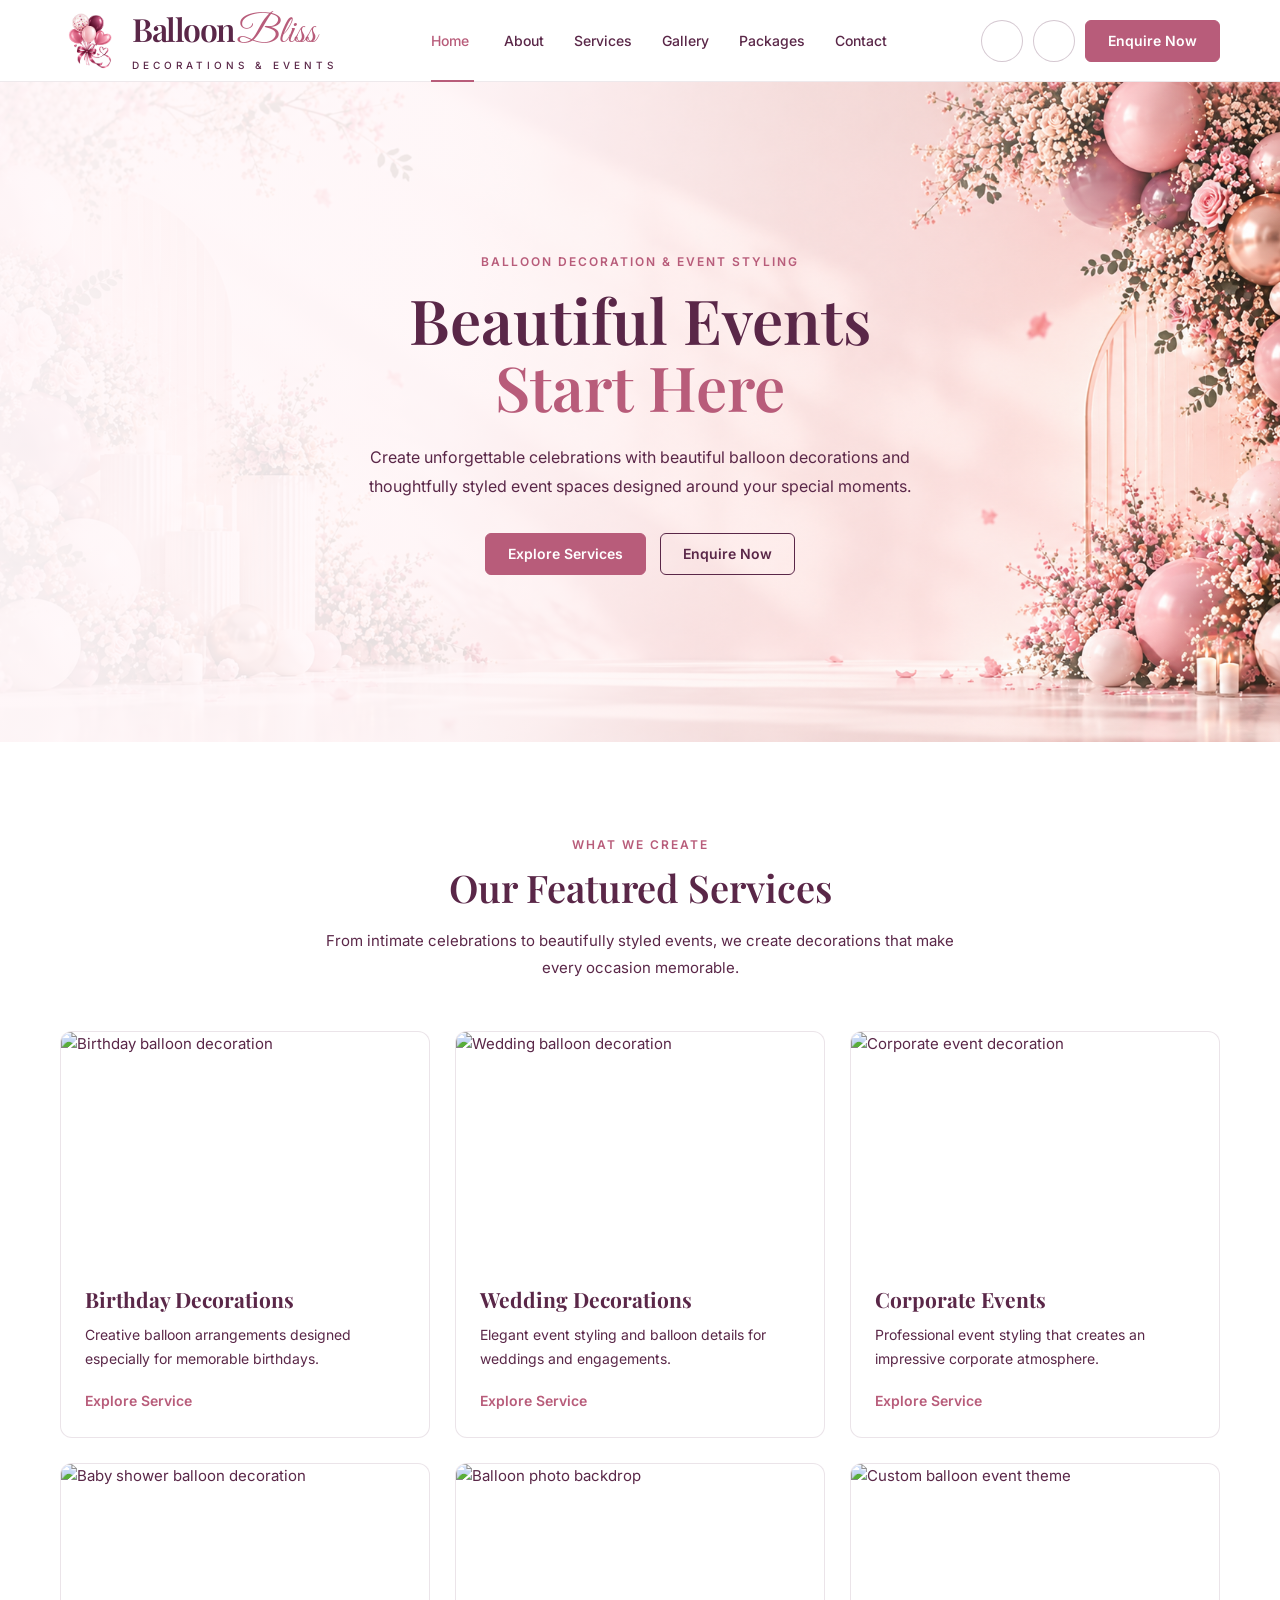
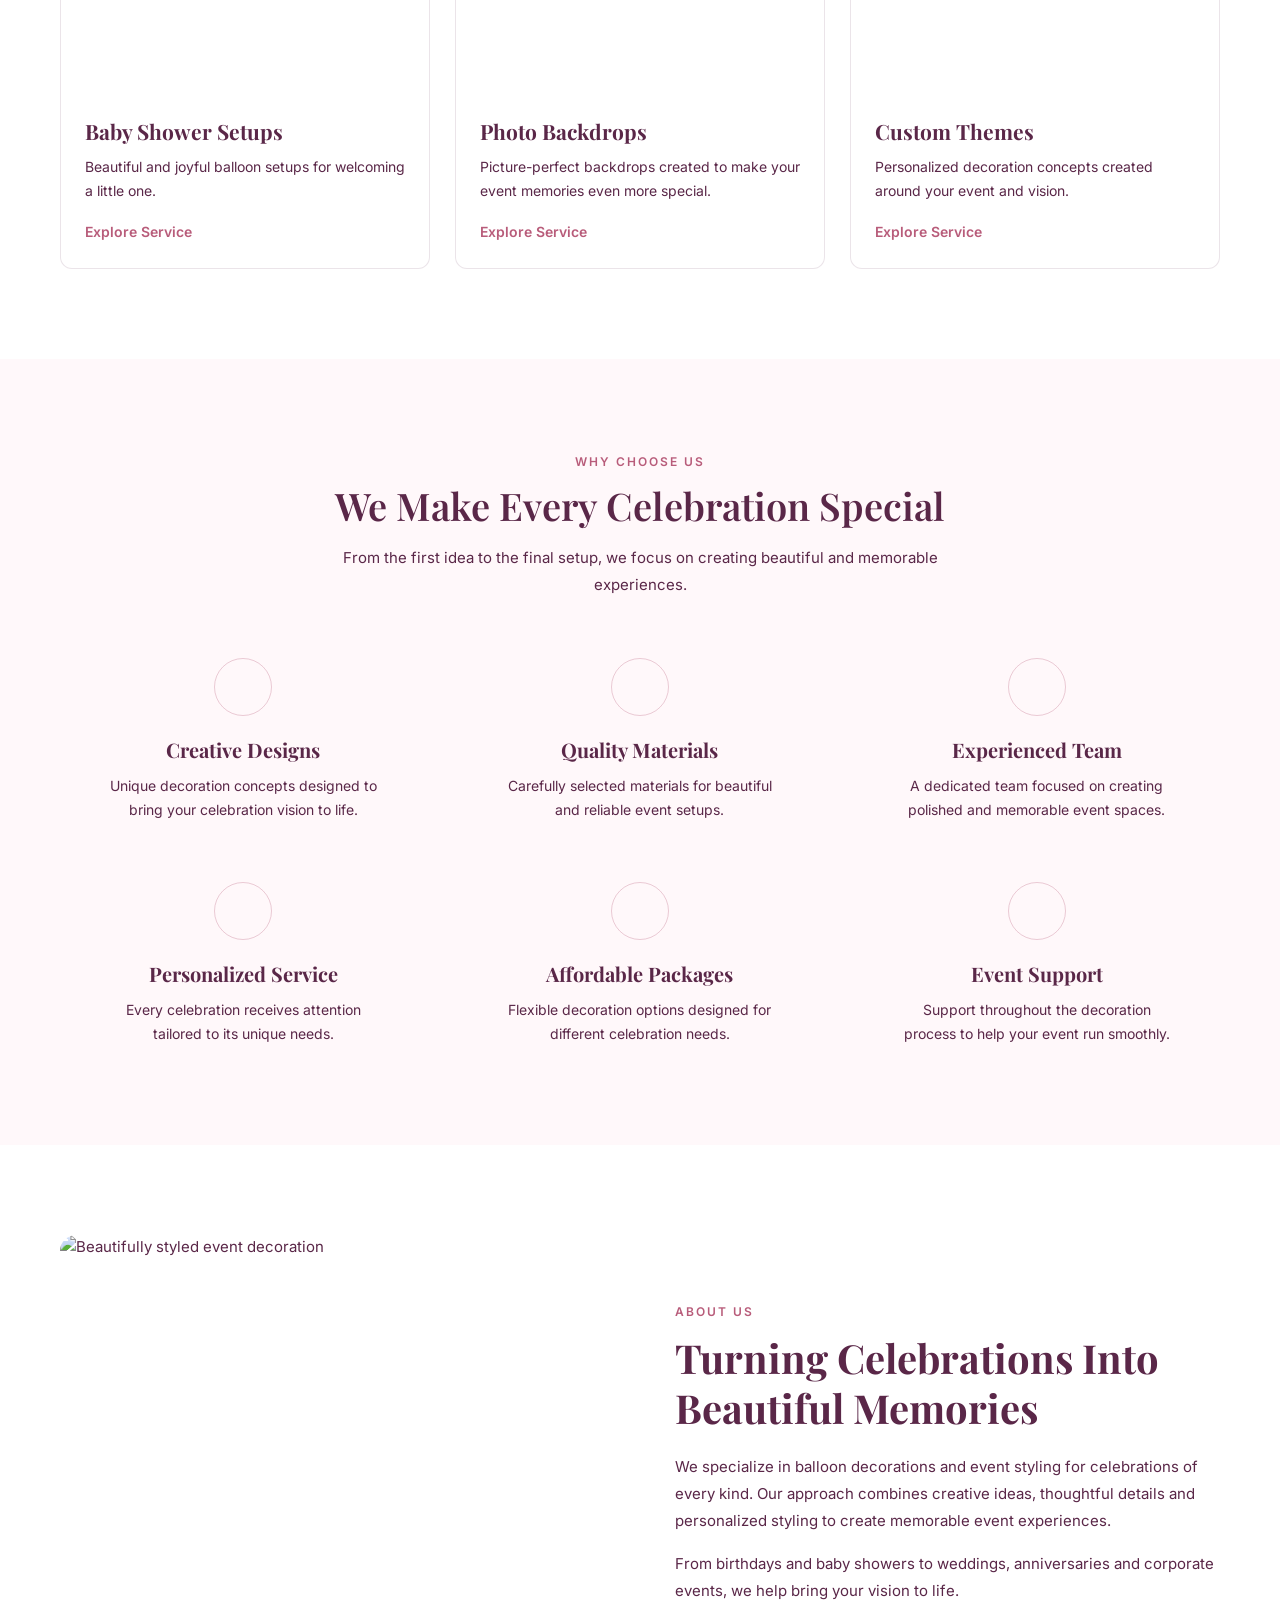
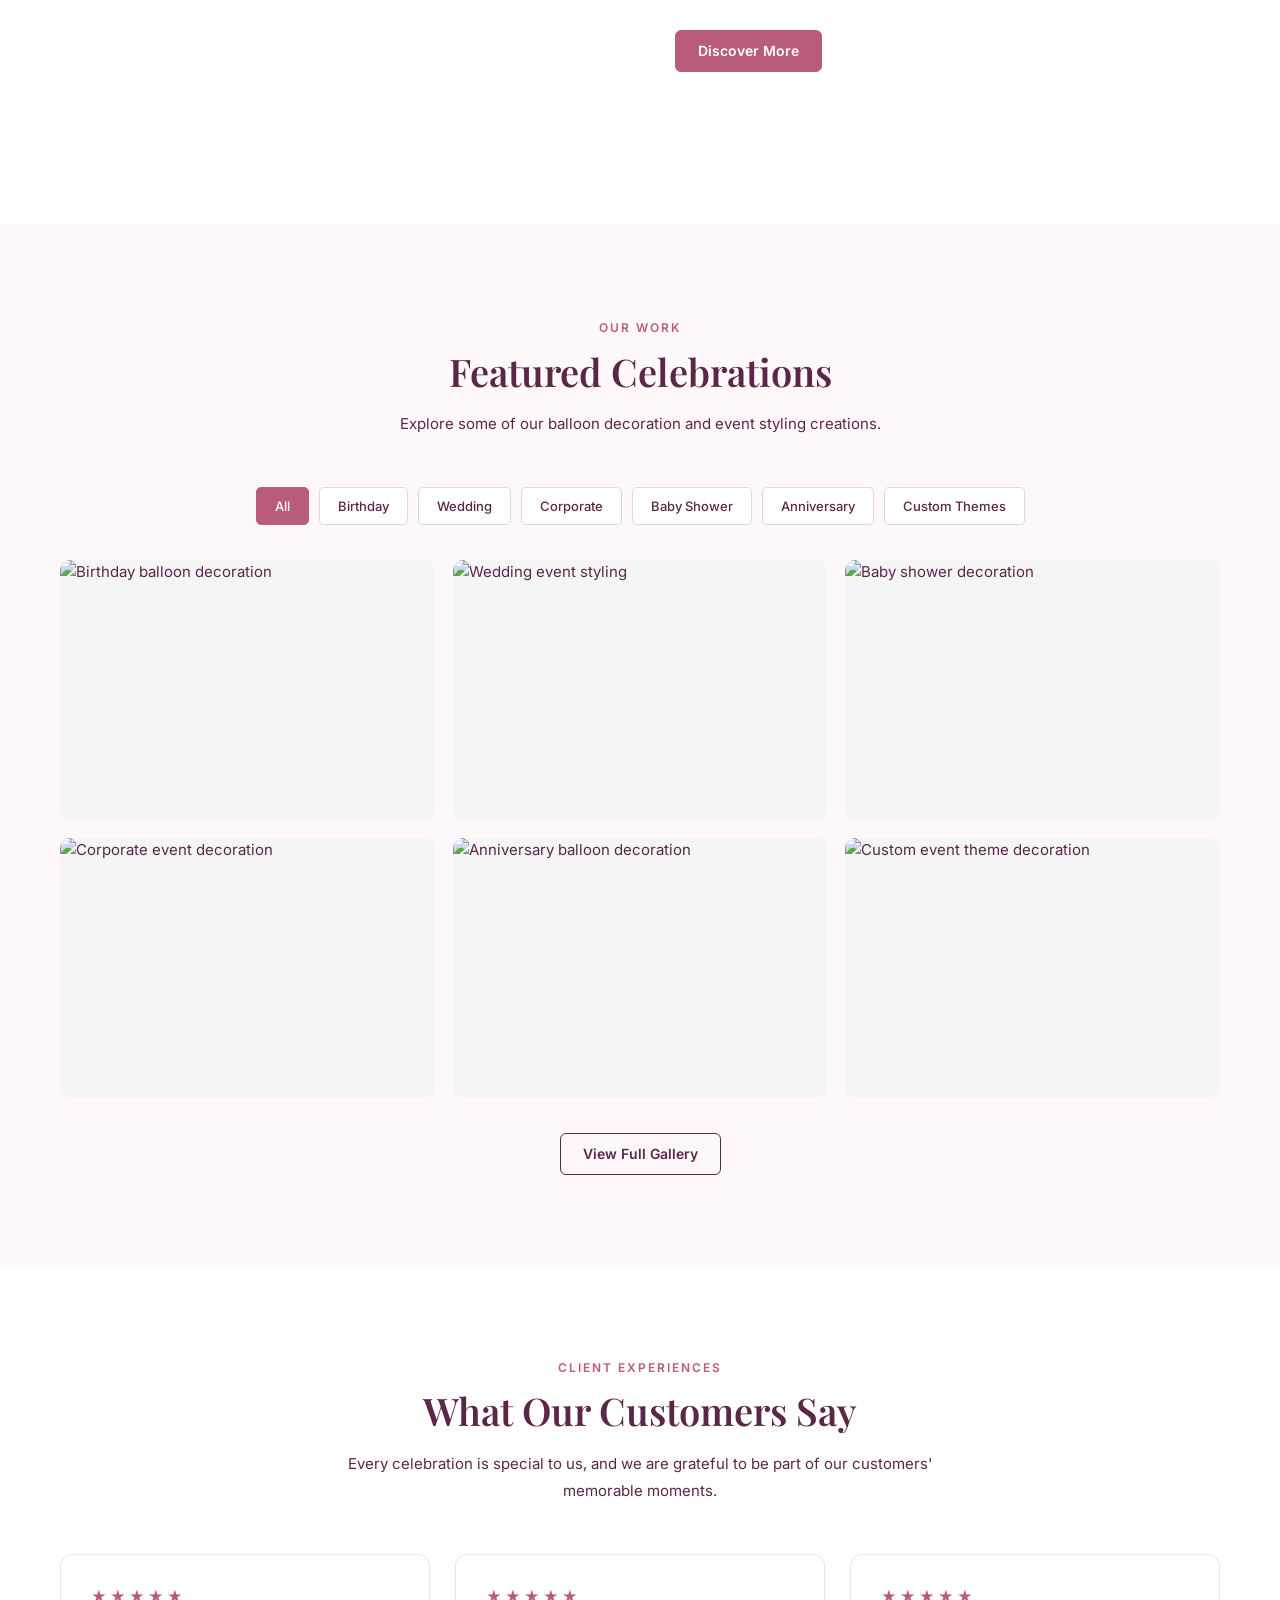
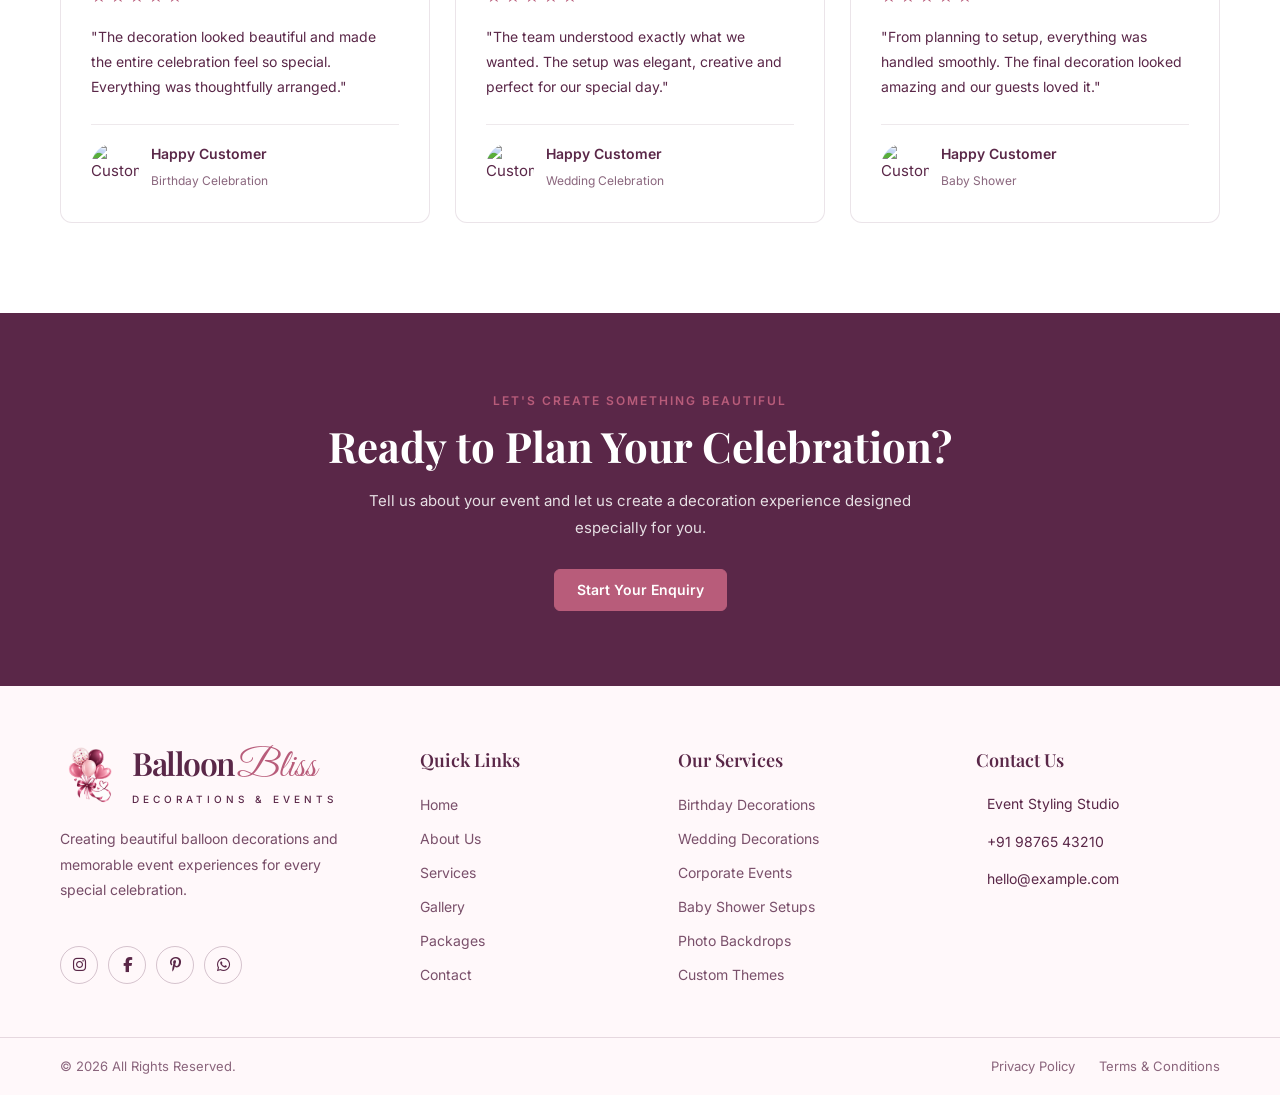
==== index.html @ be6368fc "first commit" ====
<!doctype html>
<html lang="en">
  <head>
    <meta charset="UTF-8" />
    <meta name="viewport" content="width=device-width, initial-scale=1.0" />
    <title>Balloon Decoration & Event Styling</title>
    <link
      href="https://fonts.googleapis.com/css2?family=Inter:wght@400;500;600&family=Playfair+Display:wght@500;600;700&display=swap"
      rel="stylesheet"
    />
    <link rel="stylesheet"
          href="https://cdnjs.cloudflare.com/ajax/libs/font-awesome/6.5.2/css/all.min.css">

    <link rel="stylesheet" href="style.css" />
    <script src="https://unpkg.com/lucide@latest"></script>
  </head>
  <body>
    <div id="header"></div>
    <main>
      <section class="hero-section">
        <div class="container-custom">
          <div class="hero-content">
            <div class="hero-text">
              <span class="section-tag">
                Balloon Decoration & Event Styling
              </span>

              <h1>
                Beautiful Events
                <span>Start Here</span>
              </h1>

              <p>
                Create unforgettable celebrations with beautiful balloon
                decorations and thoughtfully styled event spaces designed around
                your special moments.
              </p>

              <div class="hero-buttons">
                <a href="services.html" class="btn btn-primary">
                  Explore Services
                </a>

                <a href="enquire-now.html" class="btn btn-secondary">
                  Enquire Now
                </a>
              </div>
            </div>
          </div>
        </div>
      </section>

      <!-- =================================================
             FEATURED SERVICES
        ================================================== -->

      <section class="services-section">
        <div class="container-custom">
          <div class="section-heading">
            <span class="section-tag"> What We Create </span>

            <h2>Our Featured Services</h2>

            <p>
              From intimate celebrations to beautifully styled events, we create
              decorations that make every occasion memorable.
            </p>
          </div>

          <div class="services-grid">
            <!-- Birthday -->

            <article class="service-card">
              <div class="service-image">
                <img
                  src="https://partyone.com/suploads/2026/Jun/27/38794/1782545314Cute-Unicorn-Theme-6.webp"
                  alt="Birthday balloon decoration"
                />
              </div>

              <div class="service-content">
                <h3>Birthday Decorations</h3>

                <p>
                  Creative balloon arrangements designed especially for
                  memorable birthdays.
                </p>

                <a href="service-details.html" class="service-link">
                  Explore Service
                  <i data-lucide="arrow-right"></i>
                </a>
              </div>
            </article>

            <!-- Wedding -->

            <article class="service-card">
              <div class="service-image">
                <img
                  src="https://www.jantadecorators.com/wp-content/uploads/2025/02/Wedding-Flower-Decoration.jpg"
                  alt="Wedding balloon decoration"
                />
              </div>

              <div class="service-content">
                <h3>Wedding Decorations</h3>

                <p>
                  Elegant event styling and balloon details for weddings and
                  engagements.
                </p>

                <a href="service-details.html" class="service-link">
                  Explore Service
                  <i data-lucide="arrow-right"></i>
                </a>
              </div>
            </article>

            <!-- Corporate -->

            <article class="service-card">
              <div class="service-image">
                <img
                  src="https://haplun.in/uploads/2025/07/blue-white-theme-office-decoration-472832292_large.webp"
                  alt="Corporate event decoration"
                />
              </div>

              <div class="service-content">
                <h3>Corporate Events</h3>

                <p>
                  Professional event styling that creates an impressive
                  corporate atmosphere.
                </p>

                <a href="service-details.html" class="service-link">
                  Explore Service
                  <i data-lucide="arrow-right"></i>
                </a>
              </div>
            </article>

            <!-- Baby Shower -->

            <article class="service-card">
              <div class="service-image">
                <img
                  src="https://i.pinimg.com/736x/07/38/63/073863b8aa4906bf47ac52839ef0b5a6.jpg"
                  alt="Baby shower balloon decoration"
                />
              </div>

              <div class="service-content">
                <h3>Baby Shower Setups</h3>

                <p>
                  Beautiful and joyful balloon setups for welcoming a little
                  one.
                </p>

                <a href="service-details.html" class="service-link">
                  Explore Service
                  <i data-lucide="arrow-right"></i>
                </a>
              </div>
            </article>

            <!-- Photo Backdrops -->

            <article class="service-card">
              <div class="service-image">
                <img
                  src="https://images.unsplash.com/photo-1603425013520-e0b30e6e37dc?q=80&w=871&auto=format&fit=crop&ixlib=rb-4.1.0&ixid=M3wxMjA3fDB8MHxwaG90by1wYWdlfHx8fGVufDB8fHx8fA%3D%3D"
                  alt="Balloon photo backdrop"
                />
              </div>

              <div class="service-content">
                <h3>Photo Backdrops</h3>

                <p>
                  Picture-perfect backdrops created to make your event memories
                  even more special.
                </p>

                <a href="service-details.html" class="service-link">
                  Explore Service
                  <i data-lucide="arrow-right"></i>
                </a>
              </div>
            </article>

            <!-- Custom Themes -->

            <article class="service-card">
              <div class="service-image">
                <img
                  src="https://encrypted-tbn0.gstatic.com/images?q=tbn:ANd9GcT7qU6M2K6VQy2fEzvnlZ97e1tPLom_V_Ob9z6QXjP8qQ&s=10"
                  alt="Custom balloon event theme"
                />
              </div>

              <div class="service-content">
                <h3>Custom Themes</h3>

                <p>
                  Personalized decoration concepts created around your event and
                  vision.
                </p>

                <a href="service-details.html" class="service-link">
                  Explore Service
                  <i data-lucide="arrow-right"></i>
                </a>
              </div>
            </article>
          </div>
        </div>
      </section>

      <!-- =================================================
             WHY CHOOSE US
        ================================================== -->

      <section class="why-choose-section">
        <div class="container-custom">
          <div class="section-heading">
            <span class="section-tag"> Why Choose Us </span>

            <h2>We Make Every Celebration Special</h2>

            <p>
              From the first idea to the final setup, we focus on creating
              beautiful and memorable experiences.
            </p>
          </div>

          <div class="why-choose-grid">
            <div class="feature-item">
              <div class="feature-icon">
                <i data-lucide="sparkles"></i>
              </div>

              <h3>Creative Designs</h3>

              <p>
                Unique decoration concepts designed to bring your celebration
                vision to life.
              </p>
            </div>

            <div class="feature-item">
              <div class="feature-icon">
                <i data-lucide="badge-check"></i>
              </div>

              <h3>Quality Materials</h3>

              <p>
                Carefully selected materials for beautiful and reliable event
                setups.
              </p>
            </div>

            <div class="feature-item">
              <div class="feature-icon">
                <i data-lucide="users"></i>
              </div>

              <h3>Experienced Team</h3>

              <p>
                A dedicated team focused on creating polished and memorable
                event spaces.
              </p>
            </div>

            <div class="feature-item">
              <div class="feature-icon">
                <i data-lucide="heart"></i>
              </div>

              <h3>Personalized Service</h3>

              <p>
                Every celebration receives attention tailored to its unique
                needs.
              </p>
            </div>

            <div class="feature-item">
              <div class="feature-icon">
                <i data-lucide="wallet"></i>
              </div>

              <h3>Affordable Packages</h3>

              <p>
                Flexible decoration options designed for different celebration
                needs.
              </p>
            </div>

            <div class="feature-item">
              <div class="feature-icon">
                <i data-lucide="headphones"></i>
              </div>

              <h3>Event Support</h3>

              <p>
                Support throughout the decoration process to help your event run
                smoothly.
              </p>
            </div>
          </div>
        </div>
      </section>

      <!-- =================================================
             ABOUT US PREVIEW
        ================================================== -->

      <section class="about-preview-section">
        <div class="container-custom">
          <div class="about-preview">
            <div class="about-image">
              <img
                src="https://i.pinimg.com/1200x/c0/be/78/c0be78b444bd69f7d5d8fd7cc4171795.jpg"
                alt="Beautifully styled event decoration"
              />
            </div>

            <div class="about-content">
              <span class="section-tag"> About Us </span>

              <h2>Turning Celebrations Into Beautiful Memories</h2>

              <p>
                We specialize in balloon decorations and event styling for
                celebrations of every kind. Our approach combines creative
                ideas, thoughtful details and personalized styling to create
                memorable event experiences.
              </p>

              <p>
                From birthdays and baby showers to weddings, anniversaries and
                corporate events, we help bring your vision to life.
              </p>

              <a href="about.html" class="btn btn-primary"> Discover More </a>
            </div>
          </div>
        </div>
      </section>

      <!-- =================================================
             FEATURED GALLERY
        ================================================== -->

      <section class="gallery-section">
        <div class="container-custom">
          <div class="section-heading">
            <span class="section-tag"> Our Work </span>

            <h2>Featured Celebrations</h2>

            <p>
              Explore some of our balloon decoration and event styling
              creations.
            </p>
          </div>

          <!-- Gallery Categories -->

          <div class="gallery-filter">
            <button type="button" class="filter-btn active">All</button>

            <button type="button" class="filter-btn">Birthday</button>

            <button type="button" class="filter-btn">Wedding</button>

            <button type="button" class="filter-btn">Corporate</button>

            <button type="button" class="filter-btn">Baby Shower</button>

            <button type="button" class="filter-btn">Anniversary</button>

            <button type="button" class="filter-btn">Custom Themes</button>
          </div>

          <!-- Gallery Grid -->

          <div class="gallery-grid">
            <div class="gallery-item">
              <img
                src="https://m.media-amazon.com/images/I/7166RF0SDGL.jpg"
                alt="Birthday balloon decoration"
              />
            </div>

            <div class="gallery-item">
              <img
                src="https://images.unsplash.com/photo-1745573673583-a51f665ae48e?fm=jpg&q=60&w=3000&auto=format&fit=crop&ixlib=rb-4.1.0&ixid=M3wxMjA3fDB8MHxzZWFyY2h8M3x8d2VkZGluZyUyMHN0YWdlfGVufDB8fDB8fHww"
                alt="Wedding event styling"
              />
            </div>

            <div class="gallery-item">
              <img
                src="https://encrypted-tbn0.gstatic.com/images?q=tbn:ANd9GcRvYNf6f2tviEl_MvZ1UGeRdQKcVmH-i_ApDBHNQ6qFOw&s=10"
                alt="Baby shower decoration"
              />
            </div>

            <div class="gallery-item">
              <img
                src="https://encrypted-tbn0.gstatic.com/images?q=tbn:ANd9GcQTqAc8njF7_vbAcMV7vYgc6CEmMhcFxiXg8e0xOMV9-g&s=10"
                alt="Corporate event decoration"
              />
            </div>

            <div class="gallery-item">
              <img
                src="https://partyone.com/suploads/2025/Feb/06/39306/1738839405IMG_E7413-Anniversary-1-1.webp"
                alt="Anniversary balloon decoration"
              />
            </div>

            <div class="gallery-item">
              <img
                src="https://encrypted-tbn0.gstatic.com/images?q=tbn:ANd9GcQlB1cvKWWC--_QE0EwsQBbbbEJF_eV3t8Muf8kL56yYw&s=10"
                alt="Custom event theme decoration"
              />
            </div>
          </div>

          <div class="section-button">
            <a href="gallery.html" class="btn btn-secondary">
              View Full Gallery
            </a>
          </div>
        </div>
      </section>

      <!-- =================================================
             TESTIMONIALS
        ================================================== -->

      <section class="testimonials-section">
        <div class="container-custom">
          <div class="section-heading">
            <span class="section-tag"> Client Experiences </span>

            <h2>What Our Customers Say</h2>

            <p>
              Every celebration is special to us, and we are grateful to be part
              of our customers' memorable moments.
            </p>
          </div>

          <div class="testimonials-grid">
            <article class="testimonial-card">
              <div class="testimonial-rating">★★★★★</div>

              <p>
                "The decoration looked beautiful and made the entire celebration
                feel so special. Everything was thoughtfully arranged."
              </p>

              <div class="testimonial-author">
                <div class="author-image">
                  <img
                    src="https://encrypted-tbn0.gstatic.com/images?q=tbn:ANd9GcR4uM6BSG4L0VU0D8uIJy4KHaBQEgfK-TU8d2fyUI_RVg&s=10"
                    alt="Customer"
                  />
                </div>

                <div>
                  <h3>Happy Customer</h3>
                  <span>Birthday Celebration</span>
                </div>
              </div>
            </article>

            <article class="testimonial-card">
              <div class="testimonial-rating">★★★★★</div>

              <p>
                "The team understood exactly what we wanted. The setup was
                elegant, creative and perfect for our special day."
              </p>

              <div class="testimonial-author">
                <div class="author-image">
                  <img
                    src="https://encrypted-tbn0.gstatic.com/images?q=tbn:ANd9GcTknNHAiY74v-UhpAwZhaotiaghHcdnft_2jkXurHn3Xw&s=10"
                    alt="Customer"
                  />
                </div>

                <div>
                  <h3>Happy Customer</h3>
                  <span>Wedding Celebration</span>
                </div>
              </div>
            </article>

            <article class="testimonial-card">
              <div class="testimonial-rating">★★★★★</div>

              <p>
                "From planning to setup, everything was handled smoothly. The
                final decoration looked amazing and our guests loved it."
              </p>

              <div class="testimonial-author">
                <div class="author-image">
                  <img
                    src="https://encrypted-tbn0.gstatic.com/images?q=tbn:ANd9GcThCsvF6g3mCW4f3yk6h8fo0OVC1_1GkjOoZgnBuWGlnA&s=10"
                    alt="Customer"
                  />
                </div>

                <div>
                  <h3>Happy Customer</h3>
                  <span>Baby Shower</span>
                </div>
              </div>
            </article>
          </div>
        </div>
      </section>

      <!-- =================================================
             FINAL CTA
        ================================================== -->

      <section class="final-cta-section">
        <div class="container-custom">
          <div class="final-cta-content">
            <span class="section-tag"> Let's Create Something Beautiful </span>

            <h2>Ready to Plan Your Celebration?</h2>

            <p>
              Tell us about your event and let us create a decoration experience
              designed especially for you.
            </p>

            <a href="contact.html" class="btn btn-primary">
              Start Your Enquiry
            </a>
          </div>
        </div>
      </section>
    </main>

    <!-- =====================================================
         FOOTER
         Loaded from footer.html using main.js
    ====================================================== -->

    <div id="footer"></div>

    <!-- =====================================================
         MAIN JAVASCRIPT
    ====================================================== -->

    <script src="main.js"></script>
  </body>
</html>
---- style.css ----
/* @import url('https://fonts.googleapis.com/css2?family=Inter:wght@400;500;600&family=Playfair+Display:wght@500;600;700&display=swap'); */
@import url('https://fonts.googleapis.com/css2?family=Great+Vibes&family=Inter:wght@400;500;600&family=Playfair+Display:wght@500;600;700&display=swap');
:root {
    --primary-color: #B85C7A;
    --secondary-color: #5A2748;

    --white: #FFFFFF;
    --black: #111111;

    --container-width: 1440px;

    /* Common left and right padding */
    --side-padding: 60px;

    --header-height: 82px;

    /* Dark mode palette */
    --dark-bg: #1E1620;
    --dark-surface: #241A25;
    --dark-card: #2A202B;
    --dark-text: #FFFFFF;
    --dark-soft-text: #F8EEF3;
    --dark-muted-text: #E8DDE4;
    --dark-accent: #FF8EAE;

    --transition: 0.3s ease;
}

* {
    margin: 0;
    padding: 0;
    box-sizing: border-box;
}

html {
    scroll-behavior: smooth;
}

body {
    font-family: "Inter", sans-serif;
    font-size: 15px;
    font-weight: 400;
    line-height: 1.6;

    color: var(--secondary-color);
    background-color: var(--white);

    overflow-x: hidden;
}

h1,
h2,
h3,
h4,
h5,
h6 {
    font-family: "Playfair Display", serif;
    color: var(--secondary-color);
}

a {
    color: inherit;
    text-decoration: none;
}

button,
input,
textarea,
select {
    font-family: inherit;
}

button {
    cursor: pointer;
}

img {
    display: block;
    max-width: 100%;
}
.container-custom {
    width: 100%;
    max-width: var(--container-width);

    margin: 0 auto;

    padding-left: var(--side-padding);
    padding-right: var(--side-padding);
}


#header {
    position: sticky;
    top: 0;
    z-index: 9999;
    width: 100%;
}

.site-header {
    width: 100%;
    height: var(--header-height);

    background-color: var(--white);

    border-bottom: 1px solid rgba(90, 39, 72, 0.10);

    position: relative;
}
.header-wrapper {
    min-height: var(--header-height);

    display: grid;

    grid-template-columns: auto 1fr auto;

    align-items: center;

    gap: 30px;
}

.site-logo {
    display: inline-flex;
    align-items: center;

    gap: 14px;

    flex-shrink: 0;

    color: var(--secondary-color);
}

.site-logo img {
    width: 58px;
    height: 58px;

    object-fit: contain;

    flex-shrink: 0;
}

.logo-text {
    display: flex;
    flex-direction: column;

    justify-content: center;

    line-height: 1;
}

.logo-main {
    display: flex;
    align-items: baseline;

    white-space: nowrap;
}

.logo-balloon {
    font-family: "Playfair Display", serif;

    font-size: 32px;
    font-weight: 600;

    color: var(--secondary-color);

    letter-spacing: -1.5px;
}

.logo-bliss {
    margin-left: 3px;

    font-family: "Great Vibes", cursive;

    font-size: 40px;
    font-weight: 400;

    color: var(--primary-color);

    line-height: 0.9;
}
.logo-tagline {
    margin-top: 9px;

    font-family: "Inter", sans-serif;

    font-size: 10px;
    font-weight: 500;

    letter-spacing: 4px;

    color: var(--secondary-color);

    white-space: nowrap;
}
.main-navigation {
    margin-left: 0;

    display: flex;
    justify-content: center;

    justify-self: center;
}

.nav-list {
    list-style: none;

    display: flex;
    align-items: center;
    justify-content: center;
    gap: 30px;
}

.nav-link {
    position: relative;

    height: var(--header-height);

    display: inline-flex;
    align-items: center;

    color: var(--secondary-color);

    font-size: 14px;
    font-weight: 500;

    transition: color var(--transition);
}


/* Navigation underline */

.nav-link::after {
    content: "";

    position: absolute;

    left: 0;
    bottom: 0;

    width: 0;
    height: 2px;

    background-color: var(--primary-color);

    transition: width var(--transition);
}

.nav-link:hover {
    color: var(--primary-color);
}

.nav-link:hover::after,
.nav-link.active::after {
    width: 100%;
}

.nav-link.active {
    color: var(--primary-color);
}


/* =========================================================
   HEADER ACTIONS
========================================================= */

.header-actions {
    display: flex;
    align-items: center;

    gap: 10px;

    flex-shrink: 0;
}

.header-icon-btn {
    width: 42px;
    height: 42px;

    display: inline-flex;
    align-items: center;
    justify-content: center;

    padding: 0;

    background-color: var(--white);
    color: var(--secondary-color);

    border: 1px solid rgba(90, 39, 72, 0.25);
    border-radius: 50%;

    transition:
        background-color var(--transition),
        color var(--transition),
        border-color var(--transition);
}

.header-icon-btn:hover {
    background-color: var(--secondary-color);
    color: var(--white);

    border-color: var(--secondary-color);
}

.header-icon-btn svg {
    width: 18px;
    height: 18px;

    stroke-width: 1.8;
}

.btn {
    min-height: 42px;

    display: inline-flex;
    align-items: center;
    justify-content: center;

    padding: 0 22px;

    border-radius: 6px;

    font-family: "Inter", sans-serif;
    font-size: 14px;
    font-weight: 600;

    border: 1px solid transparent;

    transition:
        background-color var(--transition),
        color var(--transition),
        border-color var(--transition);
}


/* Primary Button */

.btn-primary {
    background-color: var(--primary-color);
    color: var(--white);

    border-color: var(--primary-color);
}

.btn-primary:hover {
    background-color: var(--secondary-color);
    color: var(--white);

    border-color: var(--secondary-color);
}


/* Secondary Button */

.btn-secondary {
    background-color: transparent;
    color: var(--secondary-color);

    border-color: var(--secondary-color);
}

.btn-secondary:hover {
    background-color: var(--secondary-color);
    color: var(--white);
}

.mobile-menu-btn {
    width: 42px;
    height: 42px;

    display: none;
    align-items: center;
    justify-content: center;

    padding: 0;

    background-color: var(--white);
    color: var(--secondary-color);

    border: 1px solid rgba(90, 39, 72, 0.25);
    border-radius: 50%;
}

.mobile-menu-btn svg {
    width: 19px;
    height: 19px;
}

.site-footer {
    width: 100%;

    background-color: #FFF8FA;
    color: var(--secondary-color);
}

.site-footer > .container-custom {
    padding-top: 60px;
    padding-bottom: 50px;
}

.footer-grid {
    display: grid;

    grid-template-columns:
        1.5fr
        1fr
        1.2fr
        1.2fr;

    gap: 55px;
}

.footer-logo {
    display: inline-flex;
    align-items: center;
    gap: 14px;

    margin-bottom: 22px;

    text-decoration: none;
}

.footer-logo img {
    width: 58px;
    height: 58px;

    object-fit: contain;
    flex-shrink: 0;
}


/* Footer logo text */

.footer-logo .logo-text {
    display: flex;
    flex-direction: column;
    justify-content: center;

    line-height: 1;
}

.footer-logo .logo-main {
    display: flex;
    align-items: baseline;

    white-space: nowrap;
}


/* Balloon */

.footer-logo .logo-balloon {
    font-family: "Playfair Display", serif;

    font-size: 32px;
    font-weight: 600;

    color: #5A2748;

    letter-spacing: -1.5px;
}


/* Bliss */

.footer-logo .logo-bliss {
    margin-left: 3px;

    font-family: "Great Vibes", cursive;

    font-size: 40px;
    font-weight: 400;

    color: #B85C7A;

    line-height: 0.9;
}


/* DECORATIONS & EVENTS */

.footer-logo .logo-tagline {
    margin-top: 9px;

    font-family: "Inter", sans-serif;

    font-size: 10px;
    font-weight: 500;

    letter-spacing: 4px;

    color: #5A2748;

    white-space: nowrap;
}

.footer-description {
    max-width: 320px;

    font-size: 14px;
    line-height: 1.8;

    color: var(--secondary-color);

    opacity: 0.82;
}
.footer-title {
    margin-bottom: 18px;

    font-family: "Playfair Display", serif;
    font-size: 18px;
    font-weight: 600;

    color: var(--secondary-color);
}

.footer-links {
    list-style: none;

    display: flex;
    flex-direction: column;

    gap: 10px;
}

.footer-links a {
    font-size: 14px;

    color: var(--secondary-color);

    opacity: 0.80;

    transition:
        color var(--transition),
        opacity var(--transition);
}

.footer-links a:hover {
    color: var(--primary-color);
    opacity: 1;
}

.footer-contact {
    list-style: none;

    display: flex;
    flex-direction: column;

    gap: 15px;
}

.footer-contact li {
    display: flex;
    align-items: flex-start;

    gap: 11px;

    font-size: 14px;

    color: var(--secondary-color);
}

.footer-contact svg {
    width: 18px;
    height: 18px;

    flex-shrink: 0;

    margin-top: 2px;

    color: var(--primary-color);
}

.footer-contact a {
    transition: color var(--transition);
}

.footer-contact a:hover {
    color: var(--primary-color);
}

.footer-social {
    display: flex;
    align-items: center;

    gap: 10px;

    margin-top: 22px;
}

.footer-social a {
    width: 38px;
    height: 38px;

    display: inline-flex;
    align-items: center;
    justify-content: center;

    border: 1px solid rgba(90, 39, 72, 0.25);
    border-radius: 50%;

    color: var(--secondary-color);

    transition:
        background-color var(--transition),
        border-color var(--transition);
}

.footer-social a:hover {
    background-color: var(--primary-color);
    border-color: var(--primary-color);
}

.footer-social svg {
    width: 17px;
    height: 17px;
}

.footer-bottom {
    width: 100%;

    border-top: 1px solid rgba(90, 39, 72, 0.15);
}

.footer-bottom .container-custom {
    padding-top: 18px;
    padding-bottom: 18px;
}

.footer-bottom-wrapper {
    display: flex;
    align-items: center;
    justify-content: space-between;

    gap: 20px;
}

.copyright {
    font-size: 13px;

    color: var(--secondary-color);

    opacity: 0.70;
}

.footer-legal {
    display: flex;
    align-items: center;

    gap: 24px;
}

.footer-legal a {
    font-size: 13px;

    color: var(--secondary-color);

    opacity: 0.70;

    transition:
        color var(--transition),
        opacity var(--transition);
}

.footer-legal a:hover {
    color: var(--primary-color);
    opacity: 1;
}



.hero-section,
.services-section,
.why-choose-section,
.about-preview-section,
.gallery-section,
.testimonials-section,
.final-cta-section {
    width: 100%;
}

.services-section,
.why-choose-section,
.about-preview-section,
.gallery-section,
.testimonials-section {
    padding-top: 90px;
    padding-bottom: 90px;
}

.section-heading {
    max-width: 760px;
    margin: 0 auto 50px;
    text-align: center;
}

.section-tag {
    display: inline-block;

    margin-bottom: 10px;

    color: var(--primary-color);

    font-size: 12px;
    font-weight: 600;

    letter-spacing: 2px;
    text-transform: uppercase;
}

.section-heading h2 {
    margin-bottom: 15px;

    font-size: 38px;
    line-height: 1.25;
    font-weight: 600;
}

.section-heading p {
    max-width: 650px;
    margin: 0 auto;

    color: var(--secondary-color);

    font-size: 15px;
    line-height: 1.8;
}

.hero-section {
    position: relative;
    min-height: 620px;
    display: flex;
    align-items: center;
    justify-content: center;

    background-image: url("hero-image-new.png");
    background-size: cover;
    background-position: center;
    background-repeat: no-repeat;

    overflow: hidden;
}


.hero-section::before {
    content: "";

    position: absolute;
    inset: 0;

    background: linear-gradient(
        90deg,
        rgba(255, 248, 250, 0.96) 0%,
        rgba(255, 248, 250, 0.88) 35%,
        rgba(255, 248, 250, 0.35) 62%,
        rgba(255, 248, 250, 0.05) 100%
    );

    z-index: 0;
}


.hero-section .container-custom {
    position: relative;
    z-index: 1;

    padding-top: 80px;
    padding-bottom: 80px;
}


.hero-content {
    width: 100%;
    min-height: 500px;

    display: flex;
    align-items: center;
    justify-content: center;
}

.hero-text {
    width: 100%;
    max-width: 850px;
    margin: 0 auto;
    text-align: center;
}

.hero-text .section-tag {
    margin-bottom: 16px;

    color: var(--primary-color);

    font-size: 12px;
    font-weight: 600;

    letter-spacing: 2px;
    text-transform: uppercase;
}


/* Main heading */

.hero-text h1 {
    margin-bottom: 22px;

    color: var(--secondary-color);

    font-family: "Playfair Display", serif;

    font-size: 62px;
    line-height: 1.08;
    font-weight: 600;
    text-align: center;
}

.hero-text h1 span {
    display: block;

    color: var(--primary-color);
}


/* Description */

.hero-text p {
    max-width: 560px;

    margin-bottom: 32px;
    margin-left: auto;
    margin-right: auto;
    text-align: center;
    color: var(--secondary-color);

    font-size: 16px;
    line-height: 1.8;
}


/* Buttons */

.hero-buttons {
    display: flex;
    align-items: center;
    justify-content: center;
    gap: 14px;
}

/* =========================================================
   SERVICES SECTION
========================================================= */

.services-section {
    background-color: var(--white);
}

.services-grid {
    display: grid;

    grid-template-columns: repeat(3, 1fr);

    gap: 25px;
}

.service-card {
    background-color: var(--white);

    border: 1px solid rgba(90, 39, 72, 0.12);

    border-radius: 12px;

    overflow: hidden;

    transition:
        transform var(--transition),
        box-shadow var(--transition),
        border-color var(--transition);
}

.service-card:hover {
    transform: translateY(-5px);

    border-color: rgba(184, 92, 122, 0.35);

    box-shadow: 0 12px 30px rgba(90, 39, 72, 0.10);
}

.service-image {
    width: 100%;
    height: 230px;

    overflow: hidden;
}

.service-image img {
    width: 100%;
    height: 100%;

    object-fit: cover;

    transition: transform var(--transition);
}

.service-card:hover .service-image img {
    transform: scale(1.04);
}

.service-content {
    padding: 24px;
}

.service-content h3 {
    margin-bottom: 10px;

    font-size: 21px;
    line-height: 1.3;
}

.service-content p {
    margin-bottom: 18px;

    color: var(--secondary-color);

    font-size: 14px;
    line-height: 1.7;
}

.service-link {
    display: inline-flex;
    align-items: center;

    gap: 7px;

    color: var(--primary-color);

    font-size: 14px;
    font-weight: 600;

    transition: color var(--transition);
}

.service-link:hover {
    color: var(--secondary-color);
}

.service-link svg {
    width: 16px;
    height: 16px;

    transition: transform var(--transition);
}

.service-link:hover svg {
    transform: translateX(4px);
}


/* =========================================================
   WHY CHOOSE US
========================================================= */

.why-choose-section {
    background-color: #FFF8FA;
}

.why-choose-grid {
    display: grid;

    grid-template-columns: repeat(3, 1fr);

    gap: 40px 30px;
}

.feature-item {
    text-align: center;

    padding: 10px 20px;
}

.feature-icon {
    width: 58px;
    height: 58px;

    margin: 0 auto 18px;

    display: flex;
    align-items: center;
    justify-content: center;

    border: 1px solid rgba(184, 92, 122, 0.30);
    border-radius: 50%;

    color: var(--primary-color);
}

.feature-icon svg {
    width: 25px;
    height: 25px;

    stroke-width: 1.7;
}

.feature-item h3 {
    margin-bottom: 8px;

    font-size: 20px;
}

.feature-item p {
    max-width: 280px;

    margin: 0 auto;

    color: var(--secondary-color);

    font-size: 14px;
    line-height: 1.7;
}


/* =========================================================
   ABOUT PREVIEW
========================================================= */

.about-preview-section {
    background-color: var(--white);
}

.about-preview {
    display: grid;

    grid-template-columns: 1fr 1fr;

    align-items: center;

    gap: 70px;
}

.about-image {
    width: 100%;
    height: 500px;

    overflow: hidden;

    border-radius: 16px;
}

.about-image img {
    width: 100%;
    height: 100%;

    object-fit: cover;
}

.about-content {
    max-width: 570px;
}

.about-content .section-tag {
    margin-bottom: 12px;
}

.about-content h2 {
    margin-bottom: 20px;

    font-size: 40px;
    line-height: 1.25;
}

.about-content p {
    margin-bottom: 16px;

    color: var(--secondary-color);

    font-size: 15px;
    line-height: 1.8;
}

.about-content .btn {
    margin-top: 10px;
}


/* =========================================================
   GALLERY
========================================================= */

.gallery-section {
    background-color: #FFF8FA;
}

.gallery-filter {
    display: flex;
    align-items: center;
    justify-content: center;

    flex-wrap: wrap;

    gap: 10px;

    margin-bottom: 35px;
}

.filter-btn {
    min-height: 38px;

    padding: 0 18px;

    background-color: var(--white);

    color: var(--secondary-color);

    border: 1px solid rgba(90, 39, 72, 0.18);
    border-radius: 5px;

    font-family: "Inter", sans-serif;
    font-size: 13px;
    font-weight: 500;

    transition:
        background-color var(--transition),
        color var(--transition),
        border-color var(--transition);
}

.filter-btn:hover,
.filter-btn.active {
    background-color: var(--primary-color);

    color: var(--white);

    border-color: var(--primary-color);
}

.gallery-grid {
    display: grid;

    grid-template-columns: repeat(3, 1fr);

    gap: 18px;
}

.gallery-item {
    width: 100%;
    height: 260px;

    overflow: hidden;

    border-radius: 10px;

    background-color: #f5f5f5;
}

.gallery-item img {
    width: 100%;
    height: 100%;

    object-fit: cover;

    transition: transform var(--transition);
}

.gallery-item:hover img {
    transform: scale(1.04);
}

.section-button {
    display: flex;
    justify-content: center;

    margin-top: 35px;
}


/* =========================================================
   TESTIMONIALS
========================================================= */

.testimonials-section {
    background-color: var(--white);
}

.testimonials-grid {
    display: grid;

    grid-template-columns: repeat(3, 1fr);

    gap: 25px;
}

.testimonial-card {
    padding: 30px;

    background-color: var(--white);

    border: 1px solid rgba(90, 39, 72, 0.12);

    border-radius: 12px;
}

.testimonial-rating {
    margin-bottom: 15px;

    color: var(--primary-color);

    font-size: 15px;
    letter-spacing: 3px;
}

.testimonial-card > p {
    margin-bottom: 25px;

    color: var(--secondary-color);

    font-size: 14px;
    line-height: 1.8;
}

.testimonial-author {
    display: flex;
    align-items: center;

    gap: 12px;

    padding-top: 18px;

    border-top: 1px solid rgba(90, 39, 72, 0.10);
}

.author-image {
    width: 48px;
    height: 48px;

    flex-shrink: 0;

    overflow: hidden;

    border-radius: 50%;
}

.author-image img {
    width: 100%;
    height: 100%;

    object-fit: cover;
}

.testimonial-author h3 {
    margin-bottom: 2px;

    font-family: "Inter", sans-serif;

    font-size: 14px;
    font-weight: 600;
}

.testimonial-author span {
    color: var(--secondary-color);

    font-size: 12px;

    opacity: 0.70;
}


/* =========================================================
   FINAL CTA
========================================================= */

.final-cta-section {
    background-color: var(--secondary-color);

    padding-top: 75px;
    padding-bottom: 75px;
}

.final-cta-content {
    max-width: 720px;

    margin: 0 auto;

    text-align: center;
}

.final-cta-content .section-tag {
    color: var(--primary-color);
}

.final-cta-content h2 {
    margin-bottom: 15px;

    color: var(--white);

    font-size: 42px;
    line-height: 1.25;
}

.final-cta-content p {
    max-width: 600px;

    margin: 0 auto 28px;

    color: var(--white);

    font-size: 15px;
    line-height: 1.8;

    opacity: 0.85;
}

.final-cta-content .btn-primary {
    background-color: var(--primary-color);

    border-color: var(--primary-color);
}

.final-cta-content .btn-primary:hover {
    background-color: var(--white);

    color: var(--secondary-color);

    border-color: var(--white);
}
/* =========================================================
   RESPONSIVE DESIGN
   ONLY: 1024px / 768px / 360px
   Header + Footer + Index/Home
========================================================= */


/* =========================================================
   1024px
========================================================= */

@media (max-width: 1024px) {

    :root {
        --side-padding: 40px;
        --header-height: 76px;
    }

    /* HEADER */

    .header-wrapper {
        gap: 20px;
    }

    .nav-list {
        gap: 20px;
    }

    .nav-link {
        font-size: 13px;
    }

    .header-actions {
        gap: 8px;
    }


    /* HOME */

    .services-section,
    .why-choose-section,
    .about-preview-section,
    .gallery-section,
    .testimonials-section {
        padding-top: 80px;
        padding-bottom: 80px;
    }

    .hero-section .container-custom {
        padding-top: 70px;
        padding-bottom: 70px;
    }

    .hero-content {
        min-height: 440px;
    }

    .hero-text {
        width: 55%;
    }

    .hero-text h1 {
        font-size: 54px;
    }

    .services-grid {
        grid-template-columns: repeat(2, 1fr);
        gap: 22px;
    }

    .why-choose-grid {
        grid-template-columns: repeat(2, 1fr);
        gap: 35px 25px;
    }

    .about-preview {
        gap: 45px;
    }

    .about-image {
        height: 430px;
    }

    .about-content h2 {
        font-size: 36px;
    }

    .gallery-grid {
        grid-template-columns: repeat(2, 1fr);
    }

    .gallery-item {
        height: 240px;
    }

    .testimonials-grid {
        grid-template-columns: repeat(2, 1fr);
        gap: 22px;
    }


    /* FOOTER */

    .site-footer > .container-custom {
        padding-top: 55px;
        padding-bottom: 45px;
    }

    .footer-grid {
        grid-template-columns: repeat(2, 1fr);
        gap: 40px;
    }
}


/* =========================================================
   768px
========================================================= */

@media (max-width: 768px) {

    :root {
        --side-padding: 25px;
        --header-height: 72px;
    }


    /* HEADER */

    .site-header {
        height: var(--header-height);
    }

    .header-wrapper {
    min-height: var(--header-height);
    gap: 15px;

    grid-template-columns: 1fr auto;
}

    .site-logo img {
        width: 50px;
        height: 50px;
    }

    .logo-balloon {
        font-size: 28px;
    }

    .logo-bliss {
        font-size: 34px;
    }

    .logo-tagline {
        font-size: 8px;
        letter-spacing: 3px;
    }


    /* MOBILE NAVIGATION */

    .main-navigation {
        display: none;
        position: absolute;
        top: 100%;
        left: 0;
        width: 100%;

        padding: 15px var(--side-padding) 20px;

        background-color: var(--white);

        border-top: 1px solid rgba(90, 39, 72, 0.10);

        box-shadow: 0 12px 25px rgba(90, 39, 72, 0.10);

        z-index: 9998;
    }

    .main-navigation.mobile-menu-open {
        display: block;
    }

    .nav-list {
        width: 100%;
        flex-direction: column;
        align-items: stretch;
        gap: 0;
    }

    .nav-list > li {
        width: 100%;
    }

    .nav-link {
        width: 100%;
        height: auto;
        min-height: 48px;
        justify-content: center;
        padding: 12px 15px;
    }

    .nav-link::after {
        display: none;
    }

    .header-actions .btn-primary {
        display: none;
    }

    .mobile-menu-btn {
        display: inline-flex;
    }


    /* MOBILE DROPDOWN */

    .dropdown-menu {
        position: static;
        width: 100%;
        min-width: 0;

        margin: 0;
        padding: 0;

        display: none;

        transform: none;

        box-shadow: none;
        border: none;
    }

    .nav-dropdown:hover .dropdown-menu {
        display: none;
    }

    .nav-dropdown.dropdown-open .dropdown-menu {
        display: block;
    }

    .dropdown-menu a {
        display: block;
        padding: 10px;
        text-align: center;
    }


    /* HOME */

    .services-section,
    .why-choose-section,
    .about-preview-section,
    .gallery-section,
    .testimonials-section {
        padding-top: 65px;
        padding-bottom: 65px;
    }

    .hero-section .container-custom {
        padding-top: 50px;
        padding-bottom: 50px;
    }

    .hero-content {
        min-height: auto;

        display: flex;
        align-items: center;
        justify-content: center;
    }

    .hero-text {
        width: 100%;
        max-width: 650px;
        text-align: center;
    }

    .hero-text h1 {
        font-size: 42px;
    }

    .hero-text p {
        margin-left: auto;
        margin-right: auto;
    }

    .hero-buttons {
        justify-content: center;
        flex-wrap: wrap;
    }

    .section-heading {
        margin-bottom: 35px;
    }

    .section-heading h2 {
        font-size: 32px;
    }

    .services-grid {
        grid-template-columns: 1fr;
    }

    .why-choose-grid {
        grid-template-columns: repeat(2, 1fr);
        gap: 30px 15px;
    }

    .feature-item {
        padding: 5px 10px;
    }

    .about-preview {
        grid-template-columns: 1fr;
        gap: 35px;
    }

    .about-image {
        height: 380px;
    }

    .about-content {
        max-width: 100%;
        text-align: center;
    }

    .about-content h2 {
        font-size: 32px;
    }

    .gallery-filter {
        gap: 8px;
    }

    .filter-btn {
        padding: 0 14px;
        font-size: 12px;
    }

    .gallery-grid {
        grid-template-columns: repeat(2, 1fr);
    }

    .gallery-item {
        height: 220px;
    }

    .testimonials-grid {
        grid-template-columns: 1fr;
    }

    .final-cta-section {
        padding-top: 65px;
        padding-bottom: 65px;
    }

    .final-cta-content h2 {
        font-size: 36px;
    }


    /* FOOTER */

    .site-footer > .container-custom {
        padding-top: 50px;
        padding-bottom: 45px;
    }

    .footer-grid {
        grid-template-columns: 1fr 1fr;
        gap: 35px 25px;
    }

    .footer-bottom-wrapper {
    display: flex;
    flex-direction: row;
    justify-content: space-between;
    align-items: center;
    gap: 12px;
}

.footer-legal {
    display: flex;
    flex-wrap: wrap;
    gap: 15px;
    margin-left: auto;
}
    .footer-legal {
        flex-wrap: wrap;
        gap: 15px;
    }
     .footer-bottom {
        display: flex;
        justify-content: flex-end;
        align-items: center;
    }
    .footer-bottom {
        display: flex;
        justify-content: space-between;
        align-items: center;
    }

    .footer-bottom-links {
        margin-left: auto;
        text-align: right;
    }
    
}


/* =========================================================
   360px
========================================================= */

@media (max-width: 360px) {

    :root {
        --side-padding: 20px;
        --header-height: 68px;
    }


    /* HEADER */

    .header-wrapper {
    gap: 8px;
    grid-template-columns: 1fr auto;
}

    .site-logo {
        gap: 8px;
    }

    .site-logo img {
        width: 44px;
        height: 44px;
    }

    .logo-balloon {
        font-size: 24px;
    }

    .logo-bliss {
        font-size: 30px;
    }

    .logo-tagline {
        margin-top: 6px;
        font-size: 7px;
        letter-spacing: 2px;
    }

    .header-actions {
        gap: 6px;
    }

    .header-icon-btn,
    .mobile-menu-btn {
        width: 38px;
        height: 38px;
    }

    .header-icon-btn svg {
        width: 16px;
        height: 16px;
    }

    .mobile-menu-btn svg {
        width: 18px;
        height: 18px;
    }

    .main-navigation {
        padding: 12px 20px 18px;
    }

    .nav-link {
        min-height: 44px;
        padding: 10px;
        font-size: 13px;
    }


    /* HOME */

    .services-section,
    .why-choose-section,
    .about-preview-section,
    .gallery-section,
    .testimonials-section {
        padding-top: 55px;
        padding-bottom: 55px;
    }

    .hero-section .container-custom {
        padding-top: 40px;
        padding-bottom: 40px;
    }

    .hero-text h1 {
        font-size: 38px;
    }

    .hero-text p {
        font-size: 14px;
        line-height: 1.7;
    }

    .hero-buttons {
        flex-direction: column;
        align-items: center;
    }

    .hero-buttons .btn {
        width: 100%;
        max-width: 230px;
    }

    .section-heading h2 {
        font-size: 29px;
    }

    .section-heading p {
        font-size: 14px;
    }

    .services-grid {
        grid-template-columns: 1fr;
        gap: 18px;
    }

    .service-image {
        height: 210px;
    }

    .service-content {
        padding: 20px;
    }

    .service-content h3 {
        font-size: 19px;
    }

    .service-content p {
        font-size: 13px;
    }

    .why-choose-grid {
        grid-template-columns: 1fr;
        gap: 25px;
    }

    .feature-item {
        padding: 5px 15px;
    }

    .about-preview {
        gap: 28px;
    }

    .about-image {
        height: 300px;
    }

    .about-content h2 {
        font-size: 29px;
    }

    .about-content p {
        font-size: 14px;
    }

    .gallery-filter {
        gap: 7px;
    }

    .filter-btn {
        min-height: 35px;
        padding: 0 10px;
        font-size: 11px;
    }

    .gallery-grid {
        grid-template-columns: 1fr;
        gap: 14px;
    }

    .gallery-item {
        height: 240px;
    }

    .testimonial-card {
        padding: 22px;
    }

    .final-cta-section {
        padding-top: 55px;
        padding-bottom: 55px;
    }

    .final-cta-content h2 {
        font-size: 32px;
    }

    .final-cta-content p {
        font-size: 14px;
    }


    /* FOOTER */

    .site-footer > .container-custom {
        padding-top: 45px;
        padding-bottom: 40px;
    }

    .footer-grid {
        grid-template-columns: 1fr;
        gap: 30px;
    }

    .footer-description {
        max-width: 100%;
    }

    .footer-bottom-wrapper {
        align-items: center;
        text-align: center;
    }

    .footer-legal {
        justify-content: center;
    }
    /* CENTER FOOTER SECTIONS - ONLY 360px */

.footer-grid > .footer-column:not(.footer-about) {
    display: flex;
    flex-direction: column;
    align-items: center;
    text-align: center;
}

.footer-grid > .footer-column:not(.footer-about) .footer-title {
    text-align: center;
}

.footer-grid > .footer-column:not(.footer-about) .footer-links {
    align-items: center;
    text-align: center;
}

.footer-grid > .footer-column:not(.footer-about) .footer-contact {
    align-items: center;
    text-align: center;
}

.footer-grid > .footer-column:not(.footer-about) .footer-contact li {
    justify-content: center;
}
}

/* =========================================================
   HOME DROPDOWN
========================================================= */

.nav-dropdown {
    position: relative;
}

.dropdown-toggle {
    display: inline-flex;
    align-items: center;
    gap: 5px;
}

.dropdown-toggle svg {
    width: 14px;
    height: 14px;
}


/* Dropdown */

.dropdown-menu {
    position: absolute;
    top: calc(100% + 1px);
    left: 50%;

    transform: translateX(-50%) translateY(8px);

    min-width: 160px;

    padding: 8px 0;
    margin: 0;

    list-style: none;

    background-color: var(--white);

    border: 1px solid rgba(90, 39, 72, 0.12);
    border-radius: 6px;

    box-shadow: 0 10px 25px rgba(90, 39, 72, 0.12);

    opacity: 0;
    visibility: hidden;

    transition: all 0.25s ease;

    z-index: 2000;
}


/* Show dropdown */

.nav-dropdown:hover .dropdown-menu {
    opacity: 1;
    visibility: visible;

    transform: translateX(-50%) translateY(0);
}


/* Dropdown links */

.dropdown-menu li {
    width: 100%;
}

.dropdown-menu a {
    display: block;

    padding: 11px 18px;

    color: var(--secondary-color);

    font-family: "Inter", sans-serif;
    font-size: 14px;
    font-weight: 500;

    white-space: nowrap;

    transition:
        background-color 0.3s ease,
        color 0.3s ease;
}


/* Hover */

.dropdown-menu a:hover {
    background-color: #FFF8FA;
    color: var(--primary-color);
}
/* =========================================================
   DARK MODE
========================================================= */

body.dark-mode {
    background-color: var(--dark-bg);
    color: var(--dark-soft-text);
}


/* Main text */

body.dark-mode h1,
body.dark-mode h2,
body.dark-mode h3,
body.dark-mode h4,
body.dark-mode h5,
body.dark-mode h6 {
    color: var(--dark-text);
}


/* Header */

body.dark-mode .site-header {
    background-color: var(--dark-surface);
    border-bottom-color: rgba(255, 255, 255, 0.10);
}


/* Navigation */

body.dark-mode .nav-link {
    color: var(--dark-soft-text);
}

body.dark-mode .nav-link:hover,
body.dark-mode .nav-link.active {
    color: var(--dark-accent);
}


/* Header buttons */

body.dark-mode .header-icon-btn {
    background-color: var(--dark-surface);
    color: var(--dark-text);
    border-color: rgba(255, 255, 255, 0.25);
}

body.dark-mode .header-icon-btn:hover {
    background-color: var(--primary-color);
    border-color: var(--primary-color);
}
/* Header Logo - Dark Mode */

body.dark-mode .site-header .logo-balloon {
    color: #FFFFFF;
}

body.dark-mode .site-header .logo-tagline {
    color: #FFFFFF;
}

/* Dropdown */

body.dark-mode .dropdown-menu {
    background-color: var(--dark-surface);
    border-color: rgba(255, 255, 255, 0.12);
}

body.dark-mode .dropdown-menu a {
    color: var(--dark-soft-text);
}

body.dark-mode .dropdown-menu a:hover {
    background-color: #302330;
    color: var(--dark-accent);
}


/* Hero */

body.dark-mode .hero-section::before {
    background: linear-gradient(
        90deg,
        rgba(30, 22, 32, 0.96) 0%,
        rgba(30, 22, 32, 0.90) 38%,
        rgba(30, 22, 32, 0.58) 65%,
        rgba(30, 22, 32, 0.18) 100%
    );
}

body.dark-mode .hero-text h1 {
    color: var(--dark-text);
}

body.dark-mode .hero-text p {
    color: var(--dark-muted-text);
}


/* Secondary buttons */

body.dark-mode .btn-secondary {
    background-color: transparent;
    color: var(--dark-text);
    border-color: rgba(255, 255, 255, 0.75);
}

body.dark-mode .btn-secondary:hover {
    background-color: var(--dark-text);
    color: var(--secondary-color);
    border-color: var(--dark-text);
}


/* White sections */

body.dark-mode .services-section,
body.dark-mode .about-preview-section,
body.dark-mode .testimonials-section {
    background-color: var(--dark-bg);
}


/* Light sections */

body.dark-mode .why-choose-section,
body.dark-mode .gallery-section {
    background-color: var(--dark-surface);
}


/* Cards */

body.dark-mode .service-card,
body.dark-mode .testimonial-card {
    background-color: var(--dark-card);
    border-color: rgba(255, 255, 255, 0.10);
}


/* Card / section text */

body.dark-mode .service-content p,
body.dark-mode .feature-item p,
body.dark-mode .about-content p,
body.dark-mode .testimonial-card > p,
body.dark-mode .section-heading p {
    color: var(--dark-muted-text);
}


/* Testimonials author text */

body.dark-mode .testimonial-author h3 {
    color: var(--dark-text);
}

body.dark-mode .testimonial-author span {
    color: var(--dark-soft-text);
    opacity: 0.85;
}

body.dark-mode .testimonial-author {
    border-top-color: rgba(255, 255, 255, 0.12);
}


/* Gallery filters */

body.dark-mode .filter-btn {
    background-color: var(--dark-card);
    color: var(--dark-text);
    border-color: rgba(255, 255, 255, 0.20);
}

body.dark-mode .filter-btn:hover,
body.dark-mode .filter-btn.active {
    background-color: var(--primary-color);
    border-color: var(--primary-color);
    color: var(--dark-text);
}


/* Footer */

body.dark-mode .site-footer {
    background-color: var(--dark-surface);
    color: var(--dark-soft-text);
}

body.dark-mode .footer-title,
body.dark-mode .footer-description,
body.dark-mode .footer-links a,
body.dark-mode .footer-contact li,
body.dark-mode .copyright,
body.dark-mode .footer-legal a {
    color: var(--dark-soft-text);
}


/* Footer logo — only "Balloon" and tagline become white in dark mode */

body.dark-mode .footer-logo .logo-balloon {
    color: var(--dark-text);
}

body.dark-mode .footer-logo .logo-tagline {
    color: var(--dark-text);
}


/* Footer social icons */

body.dark-mode .footer-social a {
    color: var(--dark-text);
    border-color: rgba(255, 255, 255, 0.25);
}

body.dark-mode .footer-social a:hover {
    background-color: var(--primary-color);
    border-color: var(--primary-color);
}


/* Footer bottom */

body.dark-mode .footer-bottom {
    border-top-color: rgba(255, 255, 255, 0.12);
}

/* =========================================================
   RTL MODE
========================================================= */

html[dir="rtl"] {
    direction: rtl;
}


/* Navigation */

html[dir="rtl"] .nav-list {
    direction: rtl;
}


/* Header */

html[dir="rtl"] .header-wrapper {
    direction: rtl;
}


/* Dropdown */

html[dir="rtl"] .dropdown-menu {
    left: auto;
    right: 50%;
    transform: translateX(50%) translateY(8px);
}

html[dir="rtl"] .nav-dropdown:hover .dropdown-menu {
    transform: translateX(50%) translateY(0);
}


/* Buttons / icons */

html[dir="rtl"] .service-link {
    flex-direction: row-reverse;
}


/* Footer */

html[dir="rtl"] .footer-grid,
html[dir="rtl"] .footer-bottom-wrapper {
    direction: rtl;
}
/* =========================================================
   RTL FIXES - HOME PAGE
========================================================= */

/* Keep logo text order as BalloonBliss in RTL */

html[dir="rtl"] .logo-main {
    direction: ltr;
}

html[dir="rtl"] .logo-balloon,
html[dir="rtl"] .logo-bliss {
    direction: ltr;
}


/* Keep Hero content on the left side in RTL */

html[dir="rtl"] .hero-content {
    direction: ltr;
}

html[dir="rtl"] .hero-text {
    direction: ltr;
    text-align: left;
}
body.dark-mode .main-navigation {

    background-color: var(--dark-surface);

    border-top-color: rgba(255, 255, 255, 0.10);

    box-shadow: 0 12px 25px rgba(0, 0, 0, 0.25);

}


body.dark-mode .mobile-menu-btn {

    background-color: var(--dark-surface);

    color: var(--dark-text);

    border-color: rgba(255, 255, 255, 0.25);

}
/* MOBILE ENQUIRE NOW BUTTON */

.mobile-enquire-item {
    display: none;
}

@media (max-width: 768px) {

    .mobile-enquire-item {
        display: block;
        text-align: center;
        margin-top: 15px;
    }

    .mobile-enquire-btn {
        display: inline-block !important;
        width: auto !important;
        min-height: auto !important;
        padding: 12px 25px !important;
        color: #ffffff !important;
        background-color: #c94f78 !important;
        border-radius: 5px;
        text-decoration: none;
    }

}
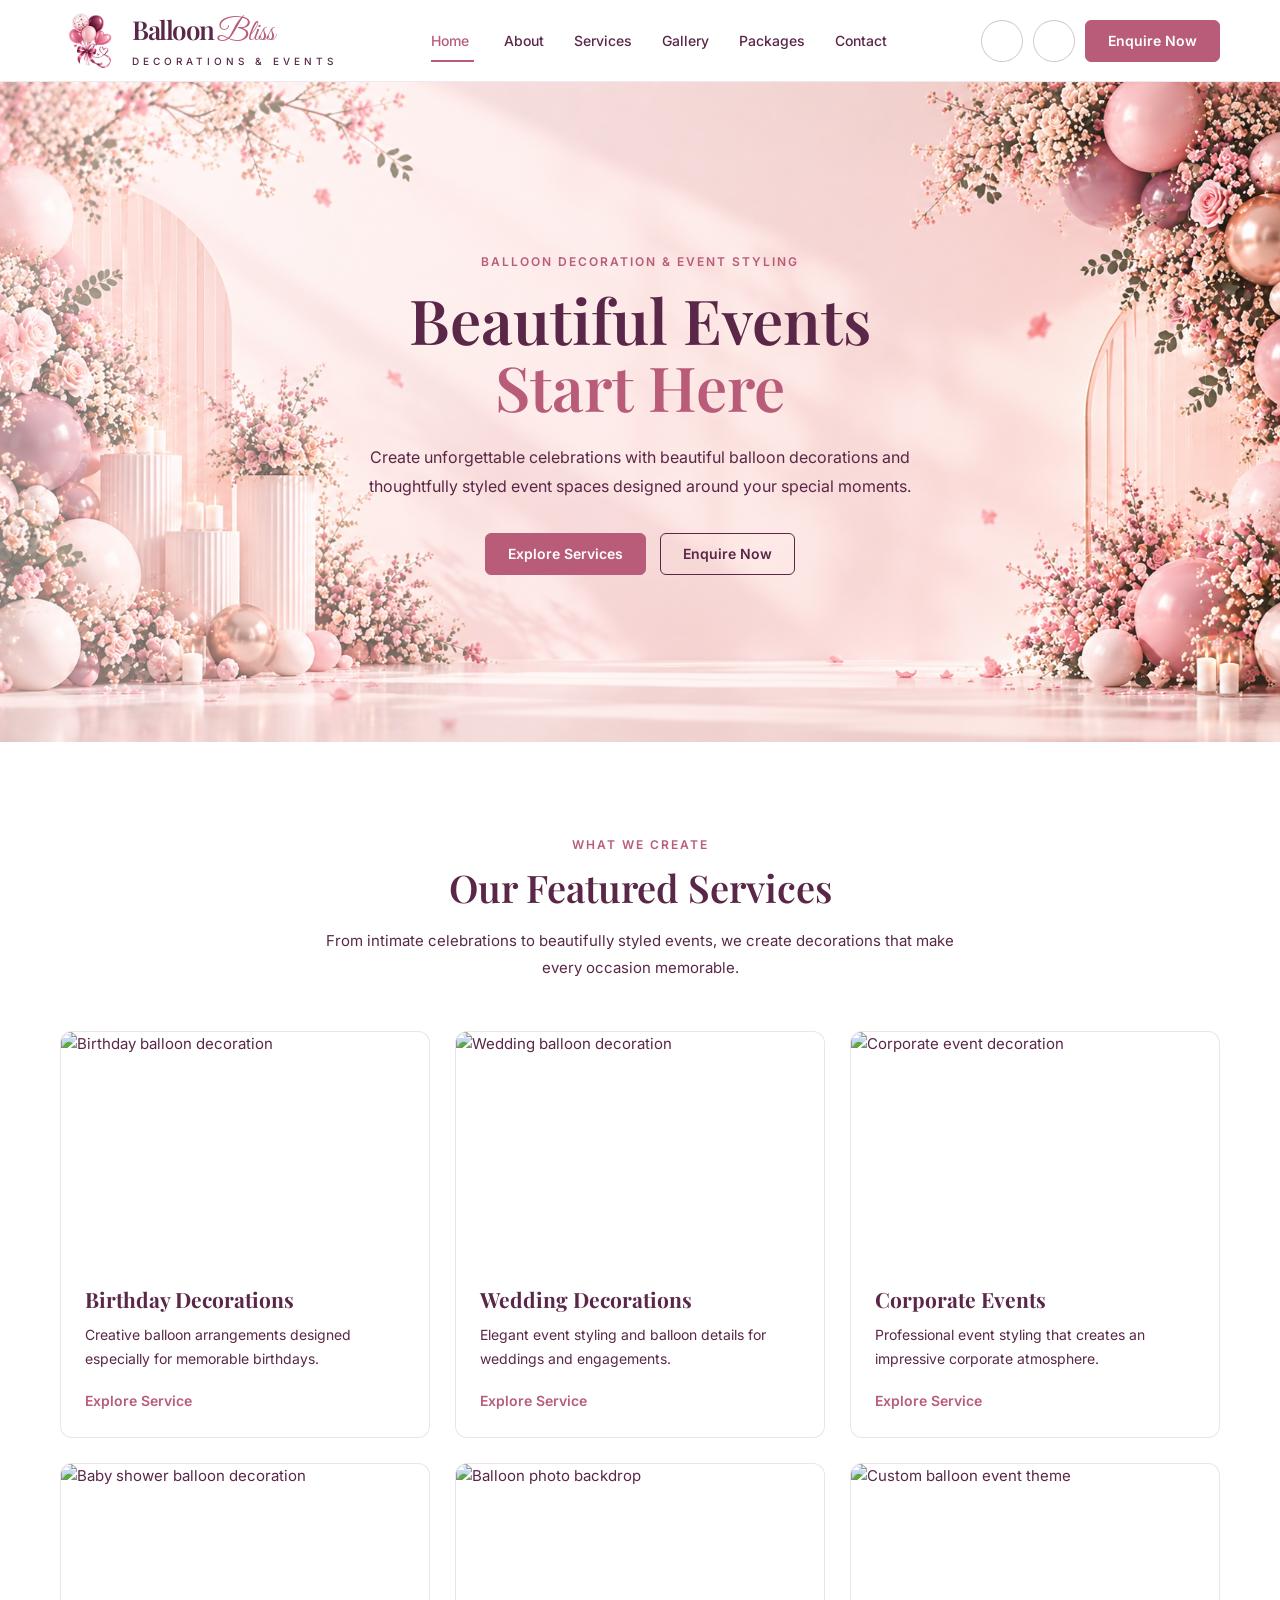
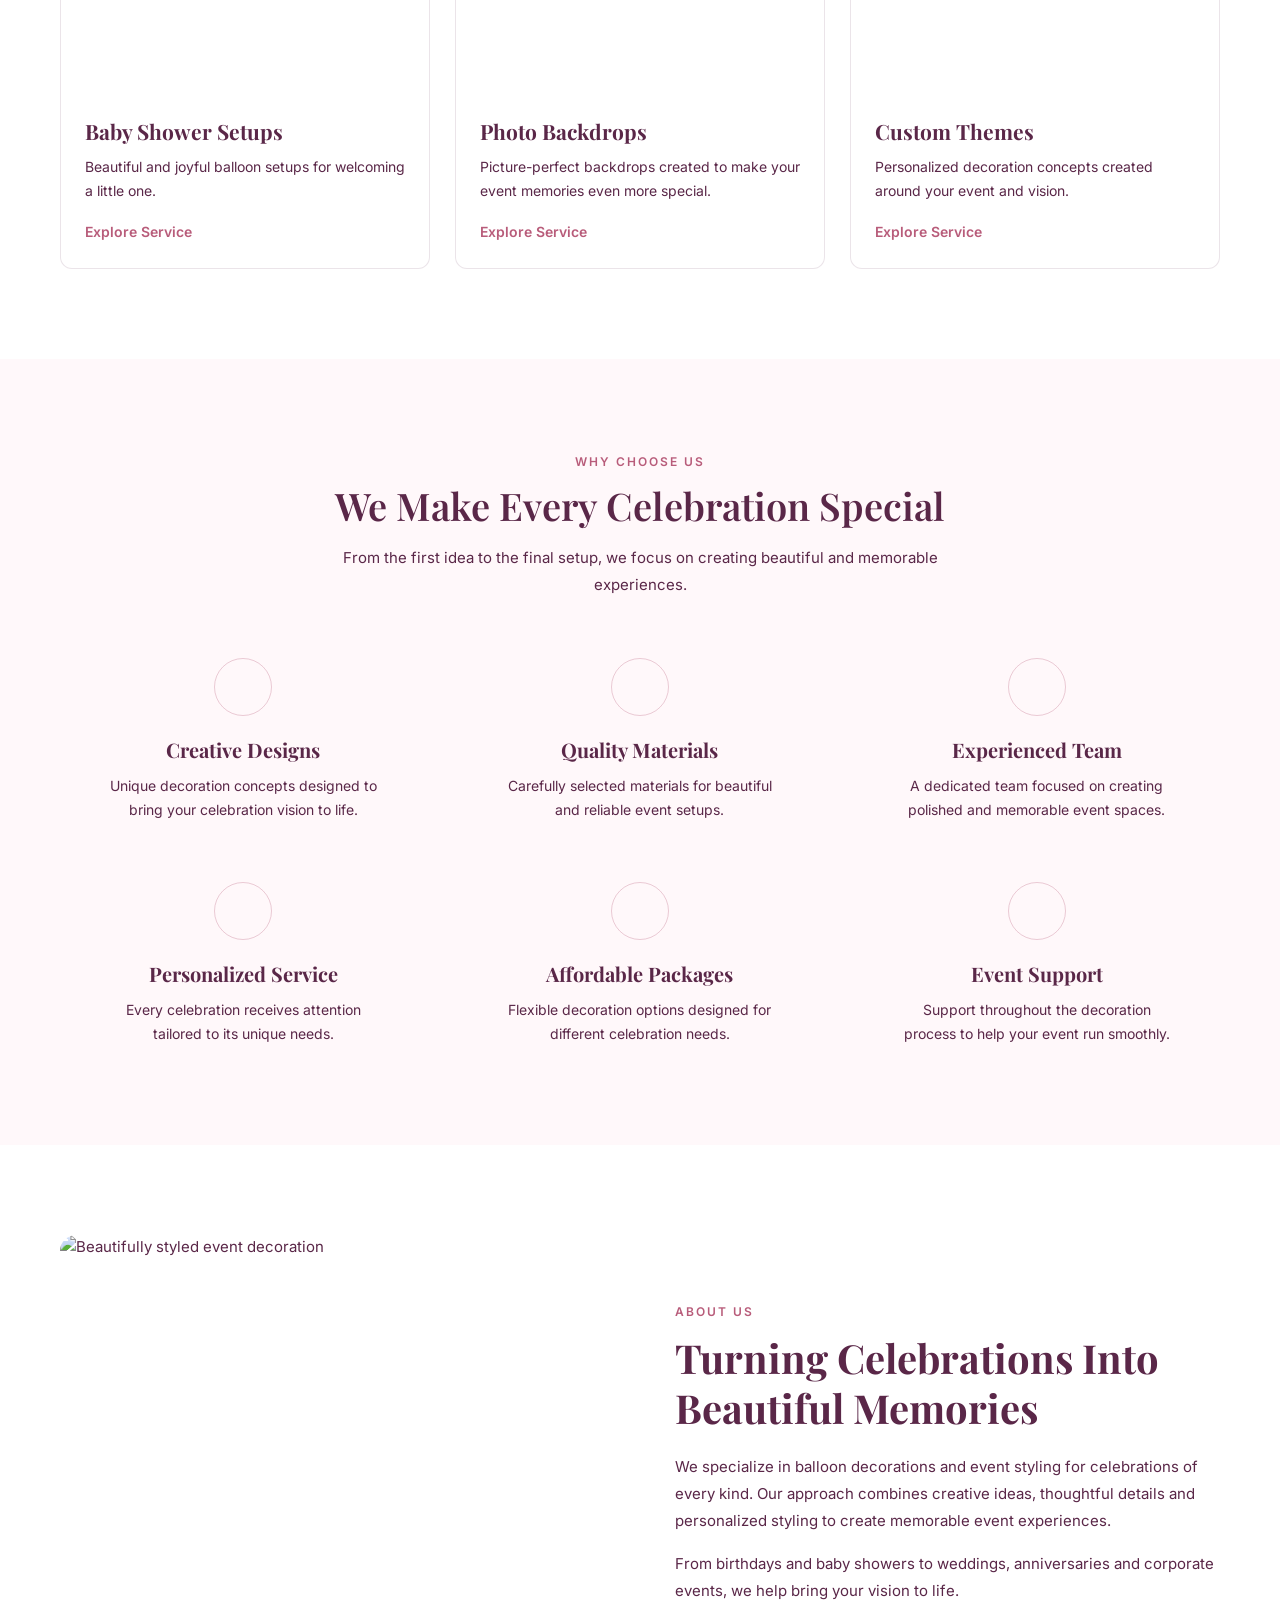
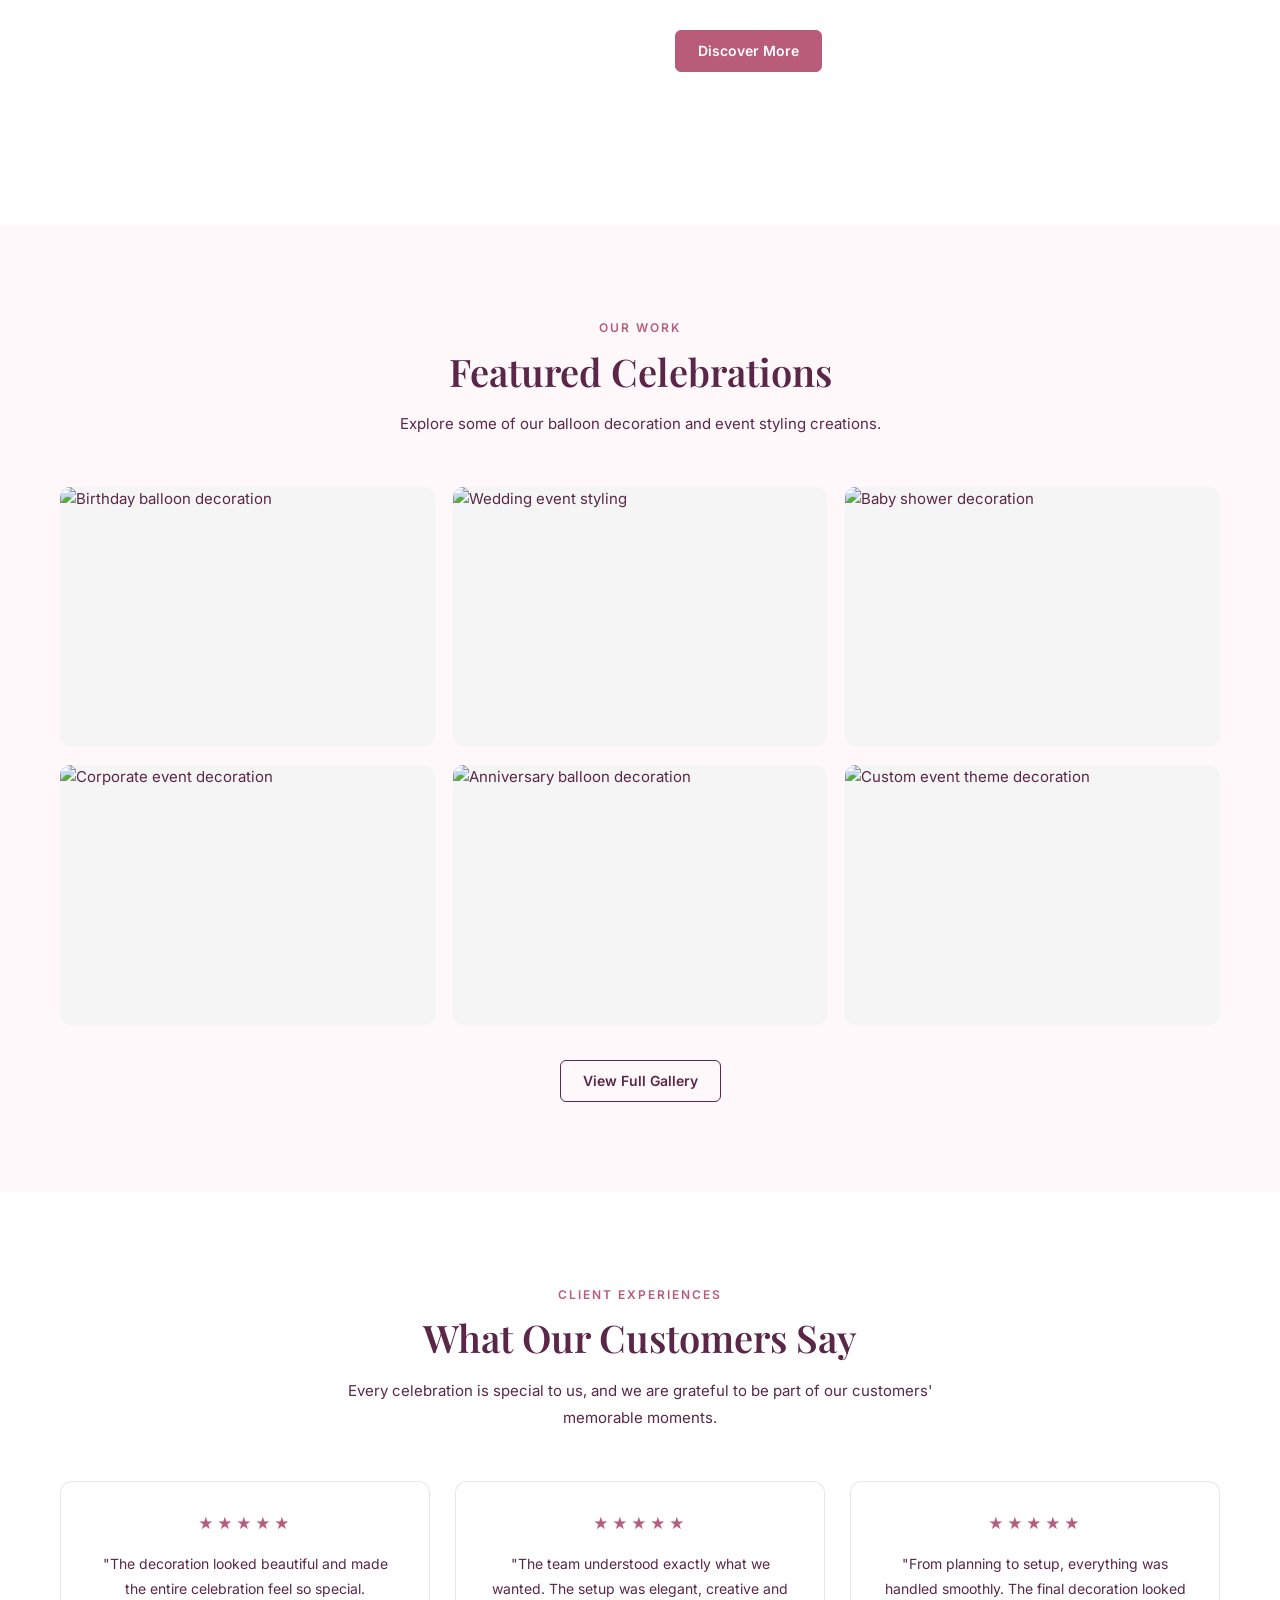
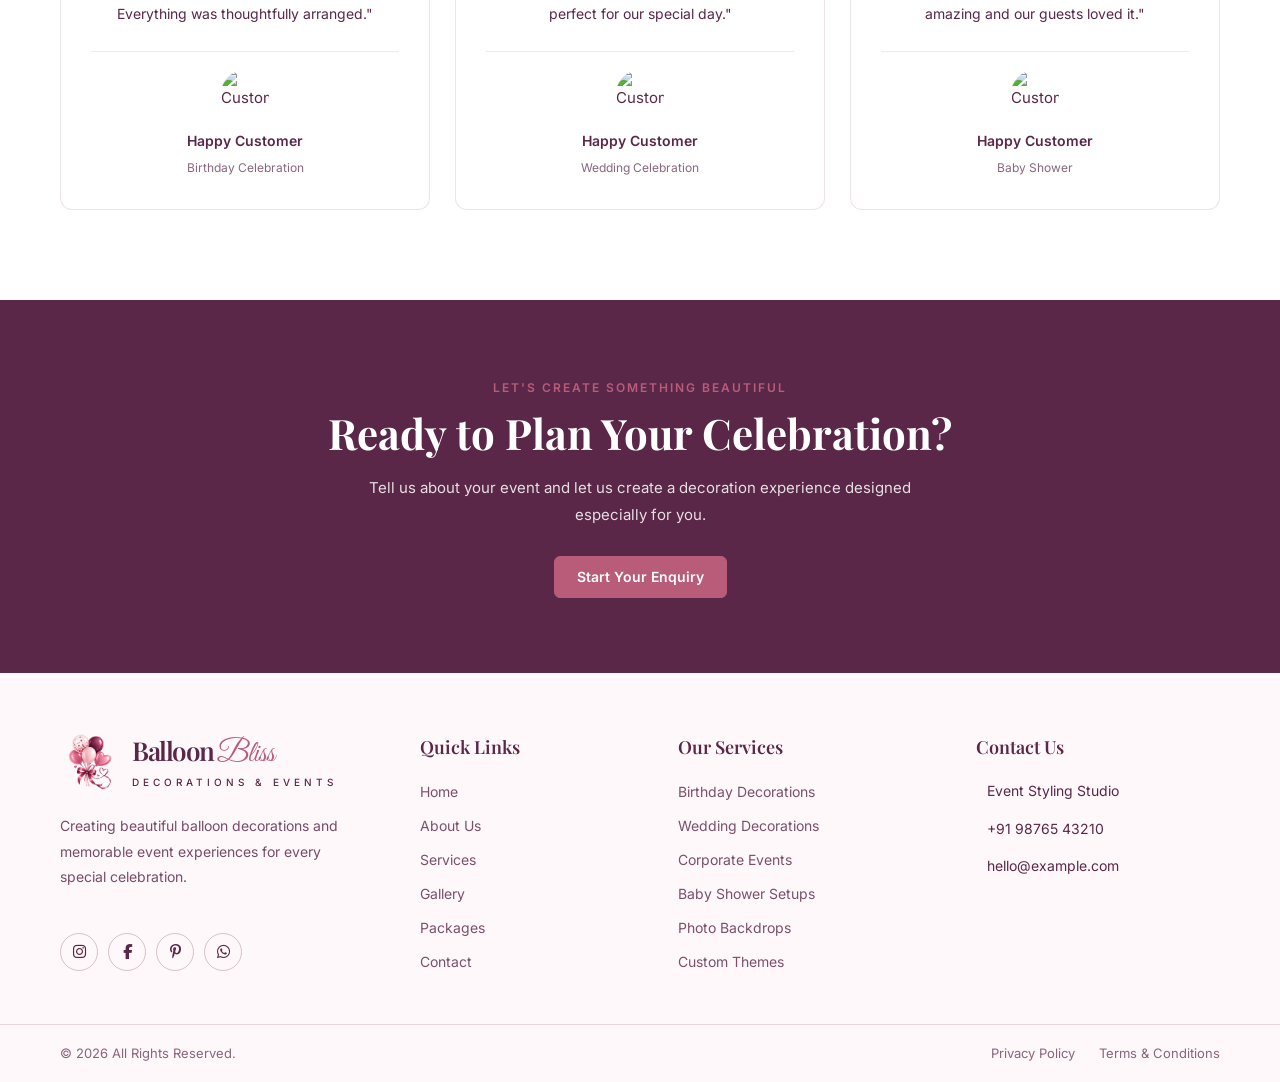
==== commit a3e3152f: "Updated website" ====
--- a/index.html
+++ b/index.html
@@ -4,6 +4,8 @@
     <meta charset="UTF-8" />
     <meta name="viewport" content="width=device-width, initial-scale=1.0" />
     <title>Balloon Decoration & Event Styling</title>
+        <link rel="icon" type="image/png" sizes="184x184" href="logo-image-transparent.png">
+
     <link
       href="https://fonts.googleapis.com/css2?family=Inter:wght@400;500;600&family=Playfair+Display:wght@500;600;700&display=swap"
       rel="stylesheet"
@@ -376,22 +378,6 @@
 
           <!-- Gallery Categories -->
 
-          <div class="gallery-filter">
-            <button type="button" class="filter-btn active">All</button>
-
-            <button type="button" class="filter-btn">Birthday</button>
-
-            <button type="button" class="filter-btn">Wedding</button>
-
-            <button type="button" class="filter-btn">Corporate</button>
-
-            <button type="button" class="filter-btn">Baby Shower</button>
-
-            <button type="button" class="filter-btn">Anniversary</button>
-
-            <button type="button" class="filter-btn">Custom Themes</button>
-          </div>
-
           <!-- Gallery Grid -->
 
           <div class="gallery-grid">
--- a/style.css
+++ b/style.css
@@ -157,7 +157,7 @@
 .logo-balloon {
     font-family: "Playfair Display", serif;
 
-    font-size: 32px;
+    font-size: 26px;
     font-weight: 600;
 
     color: var(--secondary-color);
@@ -170,7 +170,7 @@
 
     font-family: "Great Vibes", cursive;
 
-    font-size: 40px;
+    font-size: 30px;
     font-weight: 400;
 
     color: var(--primary-color);
@@ -212,7 +212,8 @@
 .nav-link {
     position: relative;
 
-    height: var(--header-height);
+    height: auto;
+padding: 10px 0;
 
     display: inline-flex;
     align-items: center;
@@ -228,6 +229,7 @@
 
 /* Navigation underline */
 
+/* Navigation underline */
 .nav-link::after {
     content: "";
 
@@ -242,15 +244,15 @@
     background-color: var(--primary-color);
 
     transition: width var(--transition);
-}
-
-.nav-link:hover {
-    color: var(--primary-color);
 }
 
 .nav-link:hover::after,
 .nav-link.active::after {
     width: 100%;
+}
+
+.nav-link:hover {
+    color: var(--primary-color);
 }
 
 .nav-link.active {
@@ -450,7 +452,7 @@
 .footer-logo .logo-balloon {
     font-family: "Playfair Display", serif;
 
-    font-size: 32px;
+    font-size: 26px;
     font-weight: 600;
 
     color: #5A2748;
@@ -466,7 +468,7 @@
 
     font-family: "Great Vibes", cursive;
 
-    font-size: 40px;
+    font-size: 30px;
     font-weight: 400;
 
     color: #B85C7A;
@@ -747,12 +749,12 @@
     inset: 0;
 
     background: linear-gradient(
-        90deg,
-        rgba(255, 248, 250, 0.96) 0%,
-        rgba(255, 248, 250, 0.88) 35%,
-        rgba(255, 248, 250, 0.35) 62%,
-        rgba(255, 248, 250, 0.05) 100%
-    );
+    90deg,
+    rgba(255, 248, 250, 0.45) 0%,
+    rgba(255, 248, 250, 0.30) 35%,
+    rgba(255, 248, 250, 0.15) 62%,
+    rgba(255, 248, 250, 0.05) 100%
+);
 
     z-index: 0;
 }
@@ -1193,6 +1195,7 @@
     border: 1px solid rgba(90, 39, 72, 0.12);
 
     border-radius: 12px;
+     text-align: center;
 }
 
 .testimonial-rating {
@@ -1215,13 +1218,13 @@
 
 .testimonial-author {
     display: flex;
-    align-items: center;
-
+    flex-direction: column;
+    align-items: center;
+    justify-content: center;
     gap: 12px;
-
     padding-top: 18px;
-
     border-top: 1px solid rgba(90, 39, 72, 0.10);
+    text-align: center;
 }
 
 .author-image {
@@ -1464,11 +1467,11 @@
     }
 
     .logo-balloon {
+        font-size: 24px;
+    }
+
+    .logo-bliss {
         font-size: 28px;
-    }
-
-    .logo-bliss {
-        font-size: 34px;
     }
 
     .logo-tagline {
@@ -2426,4 +2429,37 @@
         text-decoration: none;
     }
 
+}
+/* =========================================
+   CTA BUTTON HOVER - ALL PAGES
+========================================= */
+
+.final-cta-content .btn-primary:hover,
+.home2-final-content .btn-primary:hover,
+.about-cta-content .btn-primary:hover,
+.services-cta-content .btn-primary:hover,
+.gallery-cta-content .btn-primary:hover {
+
+    background-color: #FFFFFF !important;
+
+    color: #5A2748 !important;
+
+    border: 1px solid #FFFFFF !important;
+
+    opacity: 1 !important;
+
+    transform: none !important;
+
+    box-shadow: none !important;
+}
+/* Testimonial Card Hover Effect */
+.testimonial-card {
+    border: 1px solid rgba(90, 39, 72, 0.12);
+    transition: border-color 0.3s ease,
+                box-shadow 0.3s ease;
+}
+
+.testimonial-card:hover {
+    border-color: var(--primary-color);
+    box-shadow: 0 4px 15px rgba(90, 39, 72, 0.10);
 }
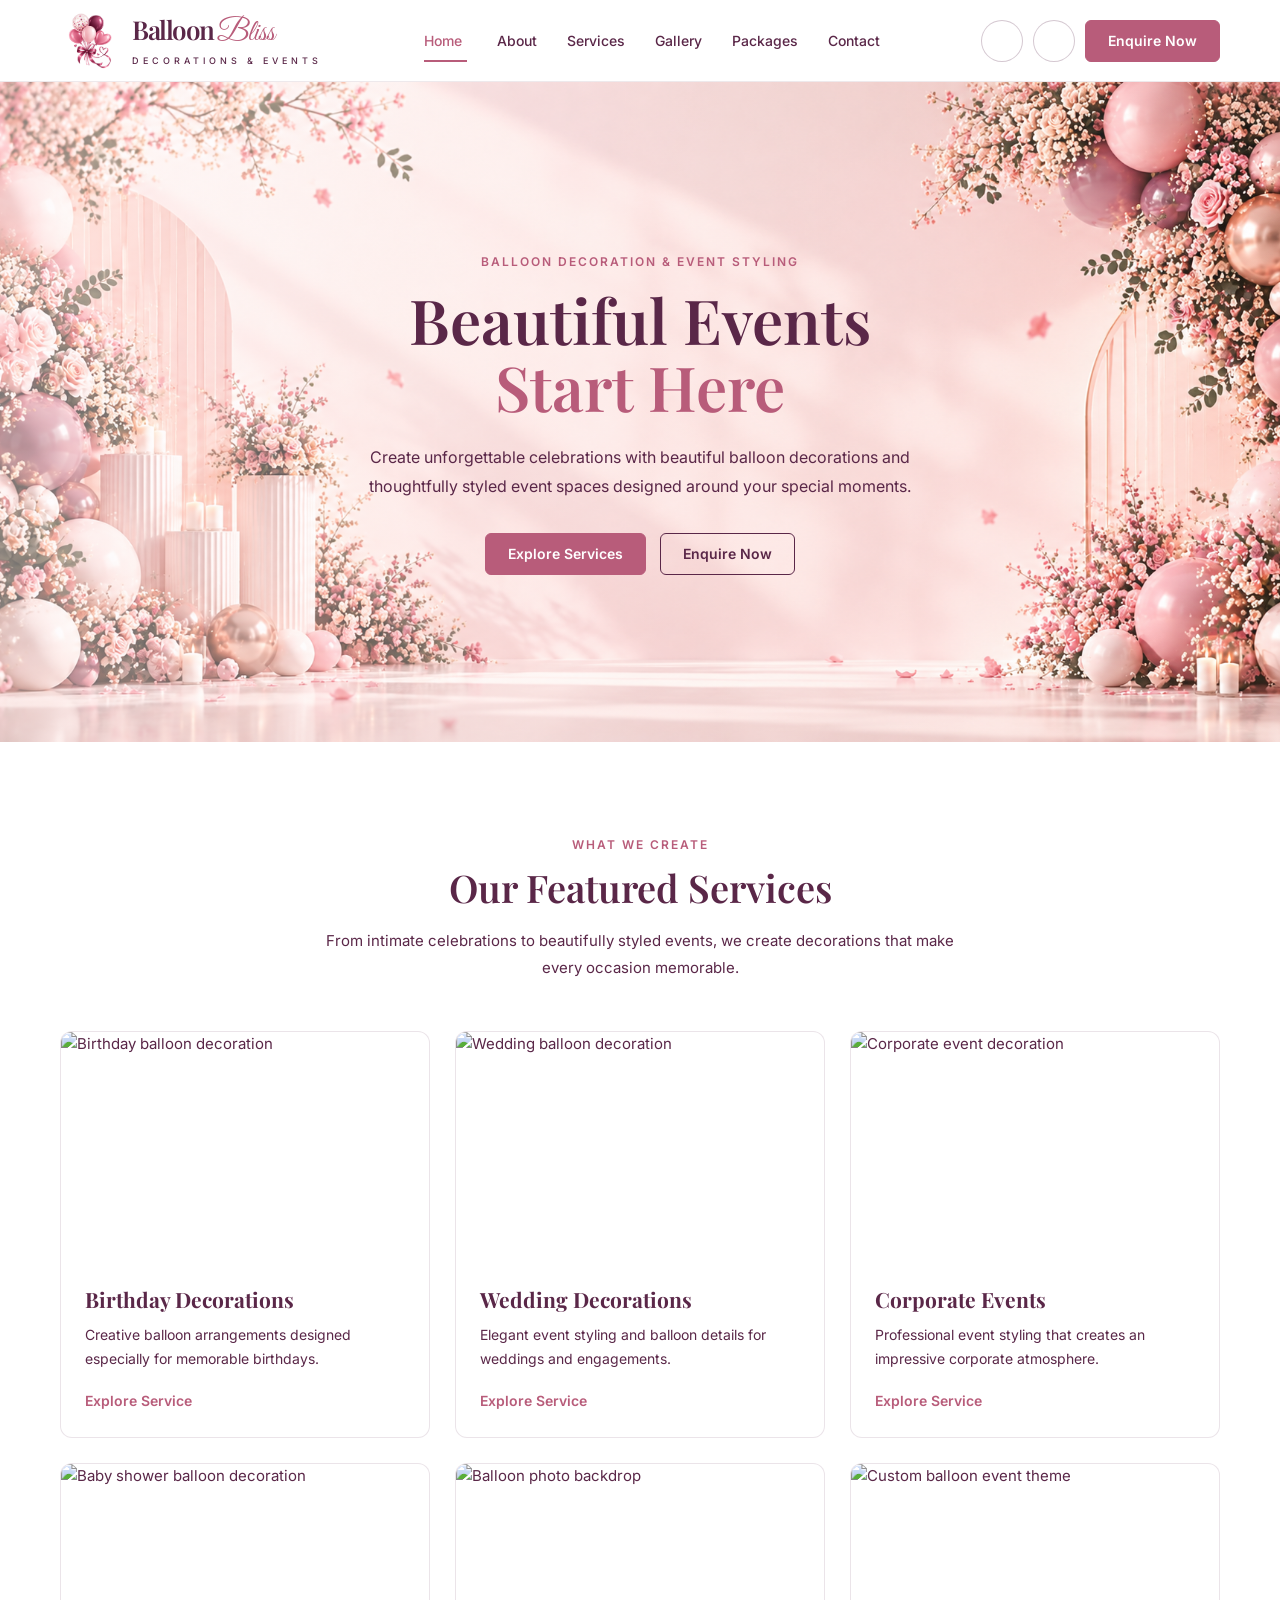
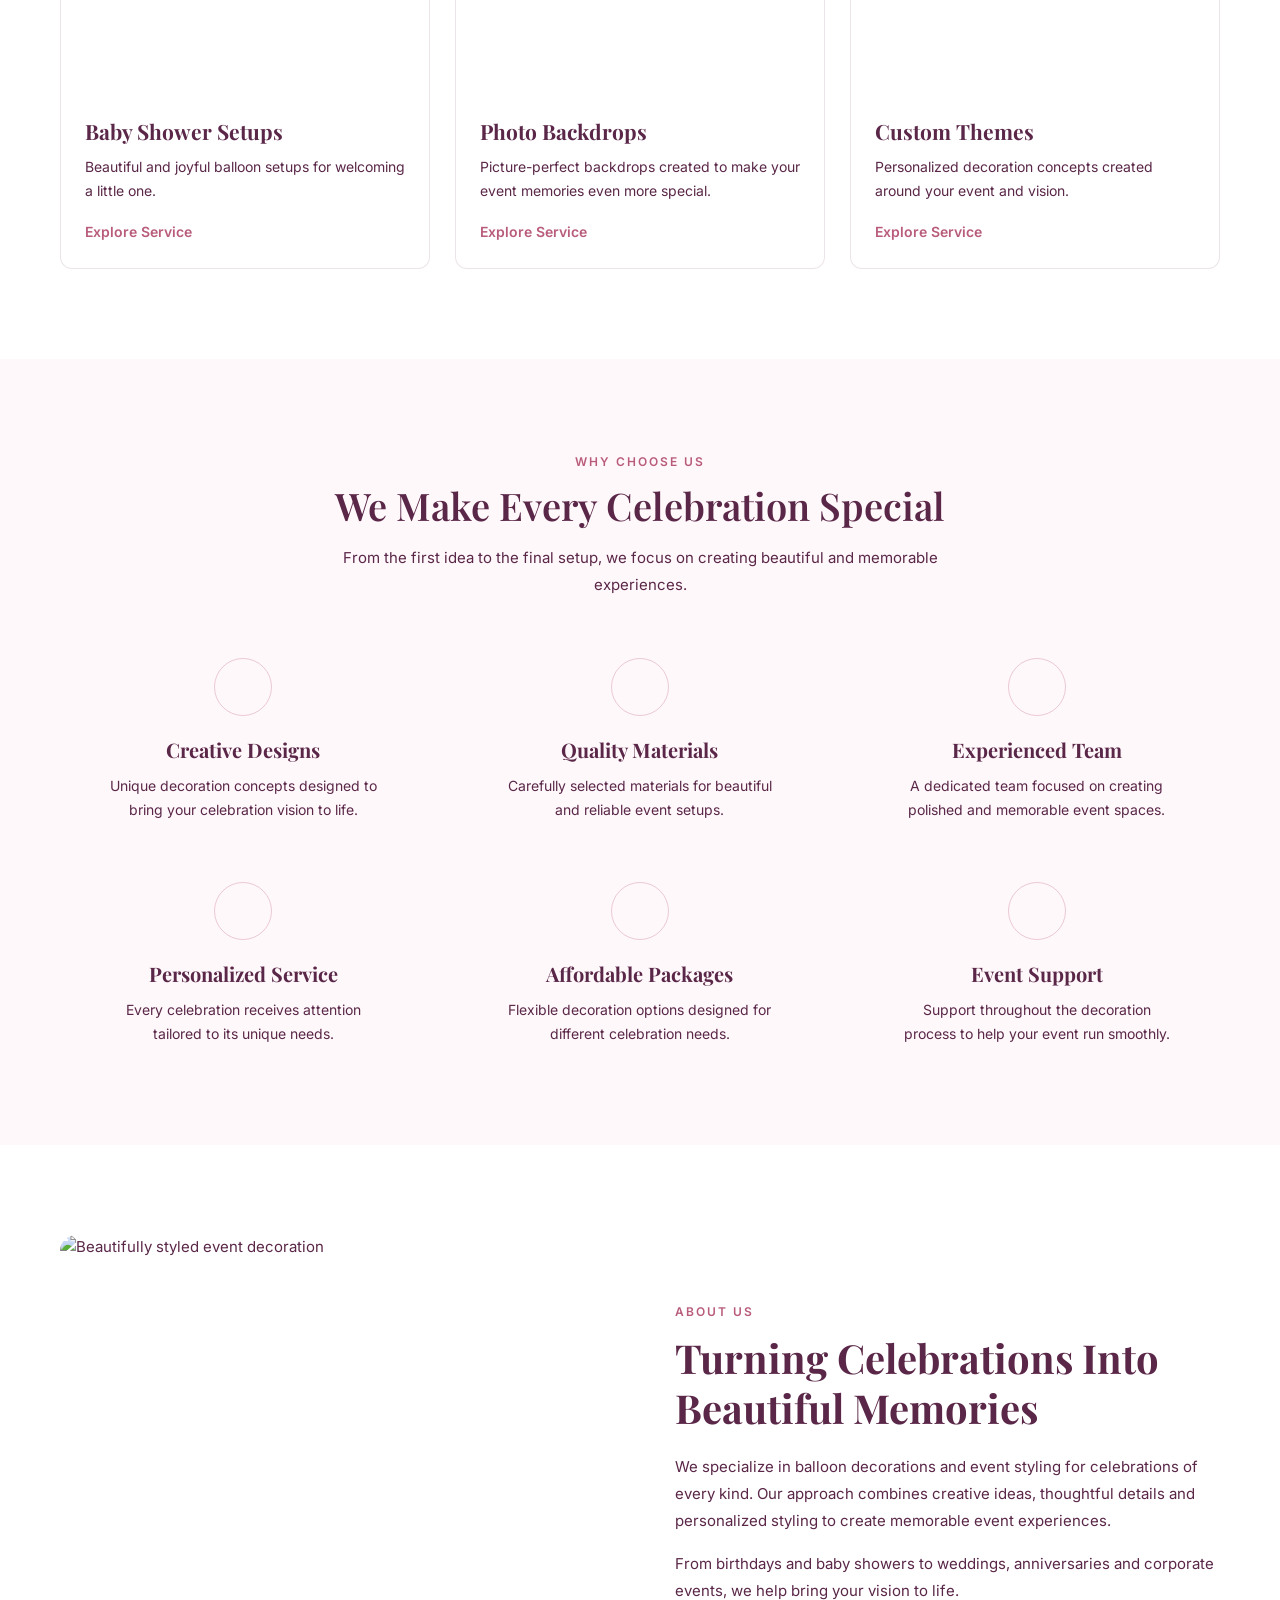
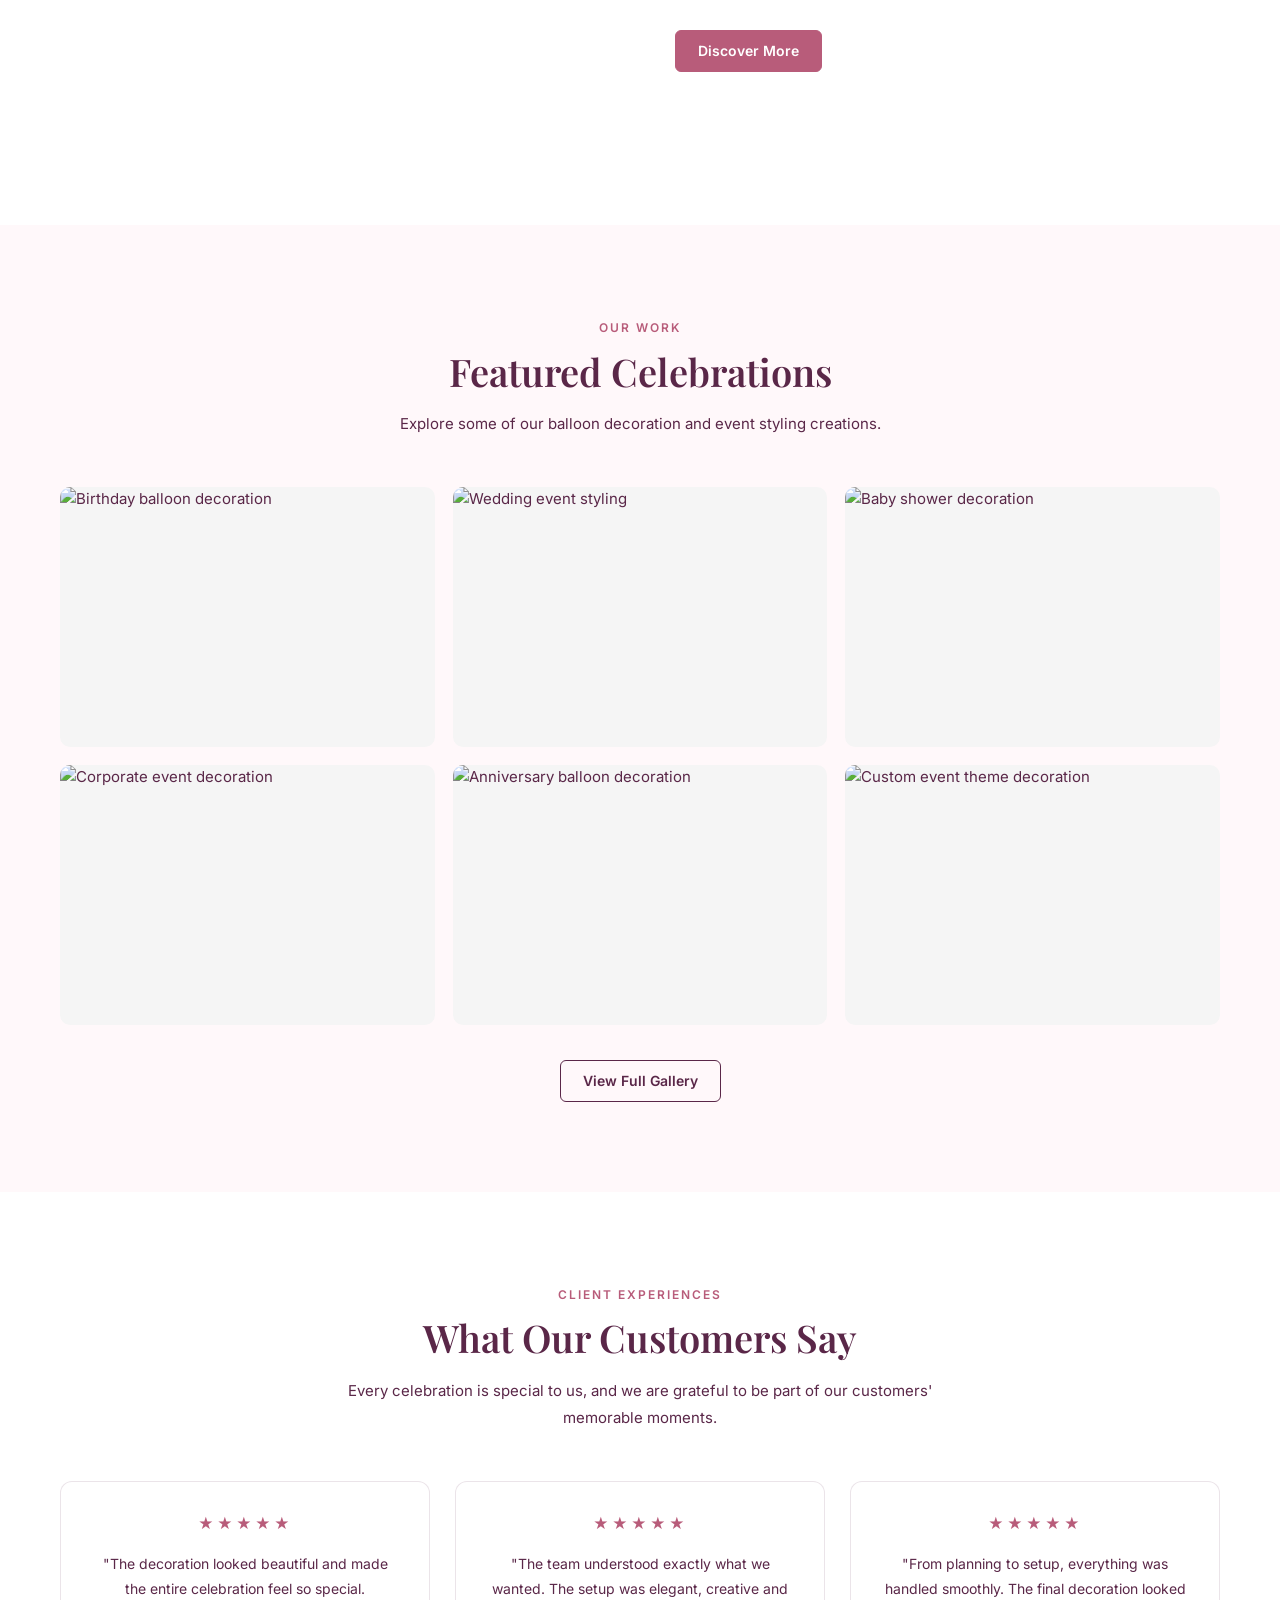
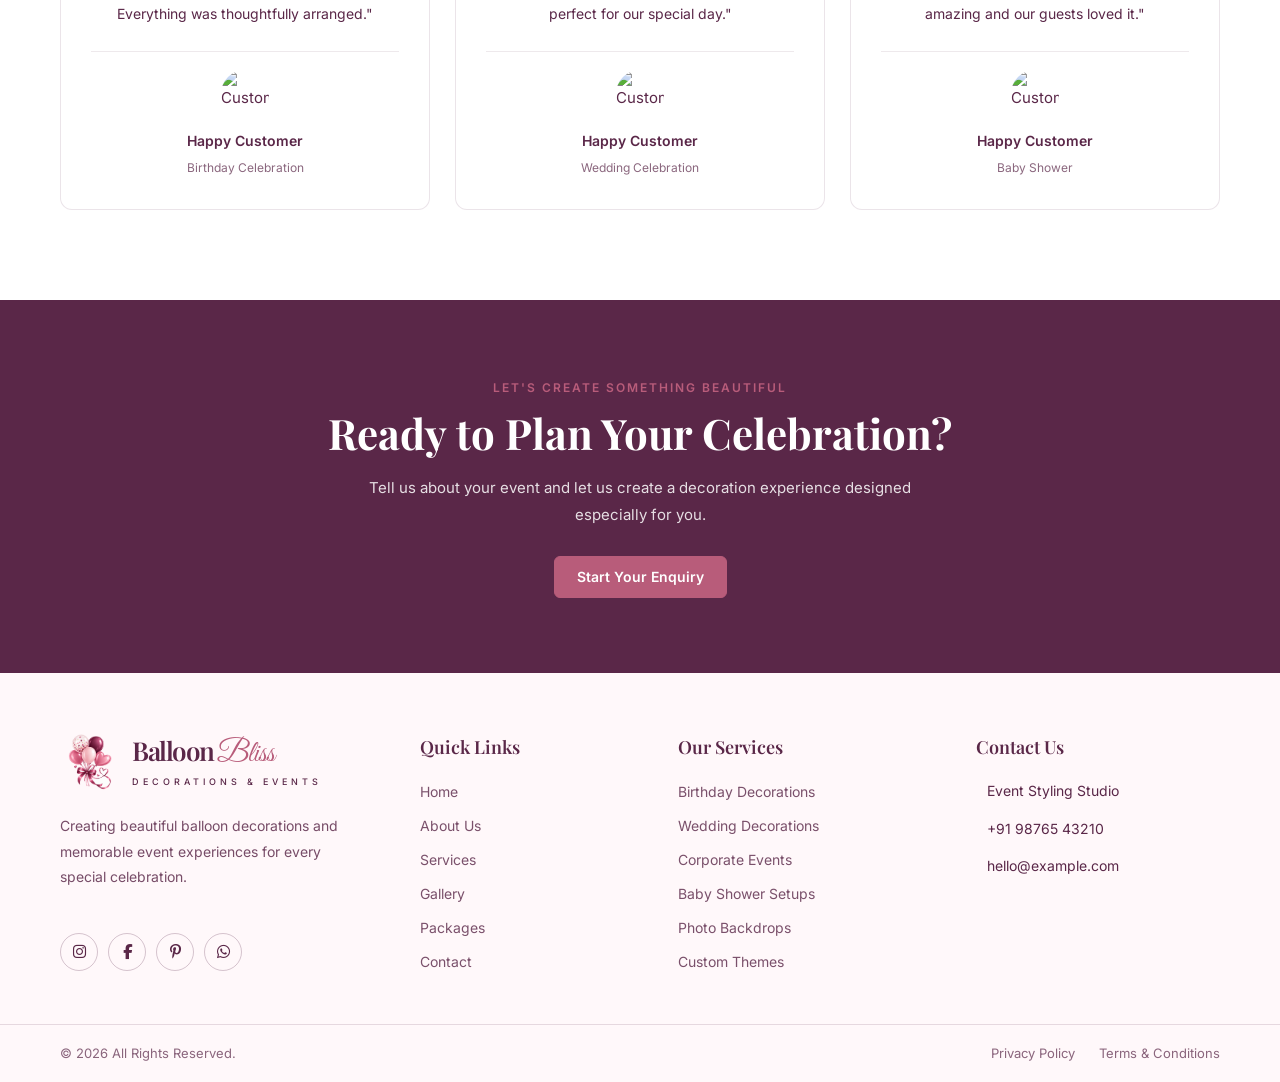
==== commit 529c577b: "Updated website" ====
--- a/index.html
+++ b/index.html
@@ -3,26 +3,54 @@
   <head>
     <meta charset="UTF-8" />
     <meta name="viewport" content="width=device-width, initial-scale=1.0" />
+
     <title>Balloon Decoration & Event Styling</title>
-        <link rel="icon" type="image/png" sizes="184x184" href="logo-image-transparent.png">
+
+    <link
+      rel="icon"
+      type="image/png"
+      sizes="184x184"
+      href="logo-image-transparent.png"
+    />
 
     <link
       href="https://fonts.googleapis.com/css2?family=Inter:wght@400;500;600&family=Playfair+Display:wght@500;600;700&display=swap"
       rel="stylesheet"
     />
-    <link rel="stylesheet"
-          href="https://cdnjs.cloudflare.com/ajax/libs/font-awesome/6.5.2/css/all.min.css">
+
+    <link
+      rel="stylesheet"
+      href="https://cdnjs.cloudflare.com/ajax/libs/font-awesome/6.5.2/css/all.min.css"
+    />
 
     <link rel="stylesheet" href="style.css" />
+
     <script src="https://unpkg.com/lucide@latest"></script>
+
+    <!-- AOS Animation CSS -->
+    <link
+      rel="stylesheet"
+      href="https://unpkg.com/aos@2.3.1/dist/aos.css"
+    />
   </head>
+
   <body>
     <div id="header"></div>
+
     <main>
+      <!-- HERO SECTION -->
       <section class="hero-section">
         <div class="container-custom">
-          <div class="hero-content">
-            <div class="hero-text">
+          <div
+            class="hero-content"
+            data-aos="fade-right"
+            data-aos-duration="1000"
+          >
+            <div
+              class="hero-text"
+              data-aos="fade-right"
+              data-aos-duration="1000"
+            >
               <span class="section-tag">
                 Balloon Decoration & Event Styling
               </span>
@@ -34,11 +62,15 @@
 
               <p>
                 Create unforgettable celebrations with beautiful balloon
-                decorations and thoughtfully styled event spaces designed around
-                your special moments.
-              </p>
-
-              <div class="hero-buttons">
+                decorations and thoughtfully styled event spaces designed
+                around your special moments.
+              </p>
+
+              <div
+                class="hero-buttons"
+                data-aos="fade-up"
+                data-aos-delay="300"
+              >
                 <a href="services.html" class="btn btn-primary">
                   Explore Services
                 </a>
@@ -52,27 +84,31 @@
         </div>
       </section>
 
-      <!-- =================================================
-             FEATURED SERVICES
-        ================================================== -->
-
+      <!-- FEATURED SERVICES -->
       <section class="services-section">
         <div class="container-custom">
-          <div class="section-heading">
+          <div
+            class="section-heading"
+            data-aos="fade-up"
+            data-aos-duration="900"
+          >
             <span class="section-tag"> What We Create </span>
 
             <h2>Our Featured Services</h2>
 
             <p>
-              From intimate celebrations to beautifully styled events, we create
-              decorations that make every occasion memorable.
+              From intimate celebrations to beautifully styled events, we
+              create decorations that make every occasion memorable.
             </p>
           </div>
 
           <div class="services-grid">
             <!-- Birthday -->
-
-            <article class="service-card">
+            <article
+              class="service-card"
+              data-aos="fade-up"
+              data-aos-delay="100"
+            >
               <div class="service-image">
                 <img
                   src="https://partyone.com/suploads/2026/Jun/27/38794/1782545314Cute-Unicorn-Theme-6.webp"
@@ -96,8 +132,11 @@
             </article>
 
             <!-- Wedding -->
-
-            <article class="service-card">
+            <article
+              class="service-card"
+              data-aos="fade-up"
+              data-aos-delay="200"
+            >
               <div class="service-image">
                 <img
                   src="https://www.jantadecorators.com/wp-content/uploads/2025/02/Wedding-Flower-Decoration.jpg"
@@ -121,8 +160,11 @@
             </article>
 
             <!-- Corporate -->
-
-            <article class="service-card">
+            <article
+              class="service-card"
+              data-aos="fade-up"
+              data-aos-delay="300"
+            >
               <div class="service-image">
                 <img
                   src="https://haplun.in/uploads/2025/07/blue-white-theme-office-decoration-472832292_large.webp"
@@ -146,8 +188,11 @@
             </article>
 
             <!-- Baby Shower -->
-
-            <article class="service-card">
+            <article
+              class="service-card"
+              data-aos="fade-up"
+              data-aos-delay="400"
+            >
               <div class="service-image">
                 <img
                   src="https://i.pinimg.com/736x/07/38/63/073863b8aa4906bf47ac52839ef0b5a6.jpg"
@@ -171,8 +216,11 @@
             </article>
 
             <!-- Photo Backdrops -->
-
-            <article class="service-card">
+            <article
+              class="service-card"
+              data-aos="fade-up"
+              data-aos-delay="500"
+            >
               <div class="service-image">
                 <img
                   src="https://images.unsplash.com/photo-1603425013520-e0b30e6e37dc?q=80&w=871&auto=format&fit=crop&ixlib=rb-4.1.0&ixid=M3wxMjA3fDB8MHxwaG90by1wYWdlfHx8fGVufDB8fHx8fA%3D%3D"
@@ -184,8 +232,8 @@
                 <h3>Photo Backdrops</h3>
 
                 <p>
-                  Picture-perfect backdrops created to make your event memories
-                  even more special.
+                  Picture-perfect backdrops created to make your event
+                  memories even more special.
                 </p>
 
                 <a href="service-details.html" class="service-link">
@@ -196,8 +244,11 @@
             </article>
 
             <!-- Custom Themes -->
-
-            <article class="service-card">
+            <article
+              class="service-card"
+              data-aos="fade-up"
+              data-aos-delay="600"
+            >
               <div class="service-image">
                 <img
                   src="https://encrypted-tbn0.gstatic.com/images?q=tbn:ANd9GcT7qU6M2K6VQy2fEzvnlZ97e1tPLom_V_Ob9z6QXjP8qQ&s=10"
@@ -209,8 +260,8 @@
                 <h3>Custom Themes</h3>
 
                 <p>
-                  Personalized decoration concepts created around your event and
-                  vision.
+                  Personalized decoration concepts created around your event
+                  and vision.
                 </p>
 
                 <a href="service-details.html" class="service-link">
@@ -223,13 +274,13 @@
         </div>
       </section>
 
-      <!-- =================================================
-             WHY CHOOSE US
-        ================================================== -->
-
-      <section class="why-choose-section">
+      <!-- WHY CHOOSE US -->
+      <section
+        class="why-choose-section"
+        data-aos="fade-up"
+      >
         <div class="container-custom">
-          <div class="section-heading">
+          <div class="section-heading" data-aos="fade-up">
             <span class="section-tag"> Why Choose Us </span>
 
             <h2>We Make Every Celebration Special</h2>
@@ -241,7 +292,7 @@
           </div>
 
           <div class="why-choose-grid">
-            <div class="feature-item">
+            <div class="feature-item" data-aos="fade-up">
               <div class="feature-icon">
                 <i data-lucide="sparkles"></i>
               </div>
@@ -254,7 +305,7 @@
               </p>
             </div>
 
-            <div class="feature-item">
+            <div class="feature-item" data-aos="fade-up">
               <div class="feature-icon">
                 <i data-lucide="badge-check"></i>
               </div>
@@ -267,7 +318,7 @@
               </p>
             </div>
 
-            <div class="feature-item">
+            <div class="feature-item" data-aos="fade-up">
               <div class="feature-icon">
                 <i data-lucide="users"></i>
               </div>
@@ -280,7 +331,7 @@
               </p>
             </div>
 
-            <div class="feature-item">
+            <div class="feature-item" data-aos="fade-up">
               <div class="feature-icon">
                 <i data-lucide="heart"></i>
               </div>
@@ -293,7 +344,7 @@
               </p>
             </div>
 
-            <div class="feature-item">
+            <div class="feature-item" data-aos="fade-up">
               <div class="feature-icon">
                 <i data-lucide="wallet"></i>
               </div>
@@ -301,12 +352,12 @@
               <h3>Affordable Packages</h3>
 
               <p>
-                Flexible decoration options designed for different celebration
-                needs.
-              </p>
-            </div>
-
-            <div class="feature-item">
+                Flexible decoration options designed for different
+                celebration needs.
+              </p>
+            </div>
+
+            <div class="feature-item" data-aos="fade-up">
               <div class="feature-icon">
                 <i data-lucide="headphones"></i>
               </div>
@@ -314,29 +365,29 @@
               <h3>Event Support</h3>
 
               <p>
-                Support throughout the decoration process to help your event run
-                smoothly.
+                Support throughout the decoration process to help your event
+                run smoothly.
               </p>
             </div>
           </div>
         </div>
       </section>
 
-      <!-- =================================================
-             ABOUT US PREVIEW
-        ================================================== -->
-
-      <section class="about-preview-section">
+      <!-- ABOUT US PREVIEW -->
+      <section
+        class="about-preview-section"
+        data-aos="fade-up"
+      >
         <div class="container-custom">
           <div class="about-preview">
-            <div class="about-image">
+            <div class="about-image" data-aos="fade-right">
               <img
                 src="https://i.pinimg.com/1200x/c0/be/78/c0be78b444bd69f7d5d8fd7cc4171795.jpg"
                 alt="Beautifully styled event decoration"
               />
             </div>
 
-            <div class="about-content">
+            <div class="about-content" data-aos="fade-left">
               <span class="section-tag"> About Us </span>
 
               <h2>Turning Celebrations Into Beautiful Memories</h2>
@@ -353,19 +404,21 @@
                 corporate events, we help bring your vision to life.
               </p>
 
-              <a href="about.html" class="btn btn-primary"> Discover More </a>
+              <a href="about.html" class="btn btn-primary">
+                Discover More
+              </a>
             </div>
           </div>
         </div>
       </section>
 
-      <!-- =================================================
-             FEATURED GALLERY
-        ================================================== -->
-
-      <section class="gallery-section">
+      <!-- FEATURED GALLERY -->
+      <section
+        class="gallery-section"
+        data-aos="fade-up"
+      >
         <div class="container-custom">
-          <div class="section-heading">
+          <div class="section-heading" data-aos="fade-up">
             <span class="section-tag"> Our Work </span>
 
             <h2>Featured Celebrations</h2>
@@ -379,44 +432,43 @@
           <!-- Gallery Categories -->
 
           <!-- Gallery Grid -->
-
           <div class="gallery-grid">
-            <div class="gallery-item">
+            <div class="gallery-item" data-aos="zoom-in">
               <img
                 src="https://m.media-amazon.com/images/I/7166RF0SDGL.jpg"
                 alt="Birthday balloon decoration"
               />
             </div>
 
-            <div class="gallery-item">
+            <div class="gallery-item" data-aos="zoom-in">
               <img
                 src="https://images.unsplash.com/photo-1745573673583-a51f665ae48e?fm=jpg&q=60&w=3000&auto=format&fit=crop&ixlib=rb-4.1.0&ixid=M3wxMjA3fDB8MHxzZWFyY2h8M3x8d2VkZGluZyUyMHN0YWdlfGVufDB8fDB8fHww"
                 alt="Wedding event styling"
               />
             </div>
 
-            <div class="gallery-item">
+            <div class="gallery-item" data-aos="zoom-in">
               <img
                 src="https://encrypted-tbn0.gstatic.com/images?q=tbn:ANd9GcRvYNf6f2tviEl_MvZ1UGeRdQKcVmH-i_ApDBHNQ6qFOw&s=10"
                 alt="Baby shower decoration"
               />
             </div>
 
-            <div class="gallery-item">
+            <div class="gallery-item" data-aos="zoom-in">
               <img
                 src="https://encrypted-tbn0.gstatic.com/images?q=tbn:ANd9GcQTqAc8njF7_vbAcMV7vYgc6CEmMhcFxiXg8e0xOMV9-g&s=10"
                 alt="Corporate event decoration"
               />
             </div>
 
-            <div class="gallery-item">
+            <div class="gallery-item" data-aos="zoom-in">
               <img
                 src="https://partyone.com/suploads/2025/Feb/06/39306/1738839405IMG_E7413-Anniversary-1-1.webp"
                 alt="Anniversary balloon decoration"
               />
             </div>
 
-            <div class="gallery-item">
+            <div class="gallery-item" data-aos="zoom-in">
               <img
                 src="https://encrypted-tbn0.gstatic.com/images?q=tbn:ANd9GcQlB1cvKWWC--_QE0EwsQBbbbEJF_eV3t8Muf8kL56yYw&s=10"
                 alt="Custom event theme decoration"
@@ -424,7 +476,7 @@
             </div>
           </div>
 
-          <div class="section-button">
+          <div class="section-button" data-aos="fade-up">
             <a href="gallery.html" class="btn btn-secondary">
               View Full Gallery
             </a>
@@ -432,30 +484,34 @@
         </div>
       </section>
 
-      <!-- =================================================
-             TESTIMONIALS
-        ================================================== -->
-
-      <section class="testimonials-section">
+      <!-- TESTIMONIALS -->
+      <section
+        class="testimonials-section"
+        data-aos="fade-up"
+      >
         <div class="container-custom">
-          <div class="section-heading">
+          <div class="section-heading" data-aos="fade-up">
             <span class="section-tag"> Client Experiences </span>
 
             <h2>What Our Customers Say</h2>
 
             <p>
-              Every celebration is special to us, and we are grateful to be part
-              of our customers' memorable moments.
+              Every celebration is special to us, and we are grateful to be
+              part of our customers' memorable moments.
             </p>
           </div>
 
           <div class="testimonials-grid">
-            <article class="testimonial-card">
+            <article
+              class="testimonial-card"
+              data-aos="fade-up"
+            >
               <div class="testimonial-rating">★★★★★</div>
 
               <p>
-                "The decoration looked beautiful and made the entire celebration
-                feel so special. Everything was thoughtfully arranged."
+                "The decoration looked beautiful and made the entire
+                celebration feel so special. Everything was thoughtfully
+                arranged."
               </p>
 
               <div class="testimonial-author">
@@ -473,7 +529,10 @@
               </div>
             </article>
 
-            <article class="testimonial-card">
+            <article
+              class="testimonial-card"
+              data-aos="fade-up"
+            >
               <div class="testimonial-rating">★★★★★</div>
 
               <p>
@@ -496,7 +555,10 @@
               </div>
             </article>
 
-            <article class="testimonial-card">
+            <article
+              class="testimonial-card"
+              data-aos="fade-up"
+            >
               <div class="testimonial-rating">★★★★★</div>
 
               <p>
@@ -522,20 +584,25 @@
         </div>
       </section>
 
-      <!-- =================================================
-             FINAL CTA
-        ================================================== -->
-
-      <section class="final-cta-section">
+      <!-- FINAL CTA -->
+      <section
+        class="final-cta-section"
+        data-aos="zoom-in"
+      >
         <div class="container-custom">
-          <div class="final-cta-content">
-            <span class="section-tag"> Let's Create Something Beautiful </span>
+          <div
+            class="final-cta-content"
+            data-aos="fade-up"
+          >
+            <span class="section-tag">
+              Let's Create Something Beautiful
+            </span>
 
             <h2>Ready to Plan Your Celebration?</h2>
 
             <p>
-              Tell us about your event and let us create a decoration experience
-              designed especially for you.
+              Tell us about your event and let us create a decoration
+              experience designed especially for you.
             </p>
 
             <a href="contact.html" class="btn btn-primary">
@@ -546,17 +613,24 @@
       </section>
     </main>
 
-    <!-- =====================================================
-         FOOTER
-         Loaded from footer.html using main.js
-    ====================================================== -->
-
+    <!-- FOOTER -->
     <div id="footer"></div>
 
-    <!-- =====================================================
-         MAIN JAVASCRIPT
-    ====================================================== -->
-
+    <!-- MAIN JAVASCRIPT -->
     <script src="main.js"></script>
+
+    <!-- AOS Animation JS -->
+    <script src="https://unpkg.com/aos@2.3.1/dist/aos.js"></script>
+
+    <script>
+      AOS.init({
+        duration: 1000,
+        once: true,
+        offset: 100,
+        easing: "ease-in-out"
+      });
+
+      lucide.createIcons();
+    </script>
   </body>
-</html>
+</html>
--- a/style.css
+++ b/style.css
@@ -182,7 +182,7 @@
 
     font-family: "Inter", sans-serif;
 
-    font-size: 10px;
+    font-size: 9px;
     font-weight: 500;
 
     letter-spacing: 4px;
@@ -484,7 +484,7 @@
 
     font-family: "Inter", sans-serif;
 
-    font-size: 10px;
+    font-size: 9px;
     font-weight: 500;
 
     letter-spacing: 4px;
@@ -2462,4 +2462,34 @@
 .testimonial-card:hover {
     border-color: var(--primary-color);
     box-shadow: 0 4px 15px rgba(90, 39, 72, 0.10);
+}
+/* =========================================================
+   GLOBAL MOBILE OVERFLOW FIX
+========================================================= */
+
+html,
+body {
+    max-width: 100%;
+}
+
+img,
+video,
+iframe {
+    max-width: 100%;
+}
+
+@media (max-width: 360px) {
+
+    html,
+    body {
+        width: 100%;
+        overflow-x: hidden !important;
+    }
+
+    #header,
+    #footer {
+        width: 100%;
+        max-width: 100%;
+        overflow-x: hidden;
+    }
 }
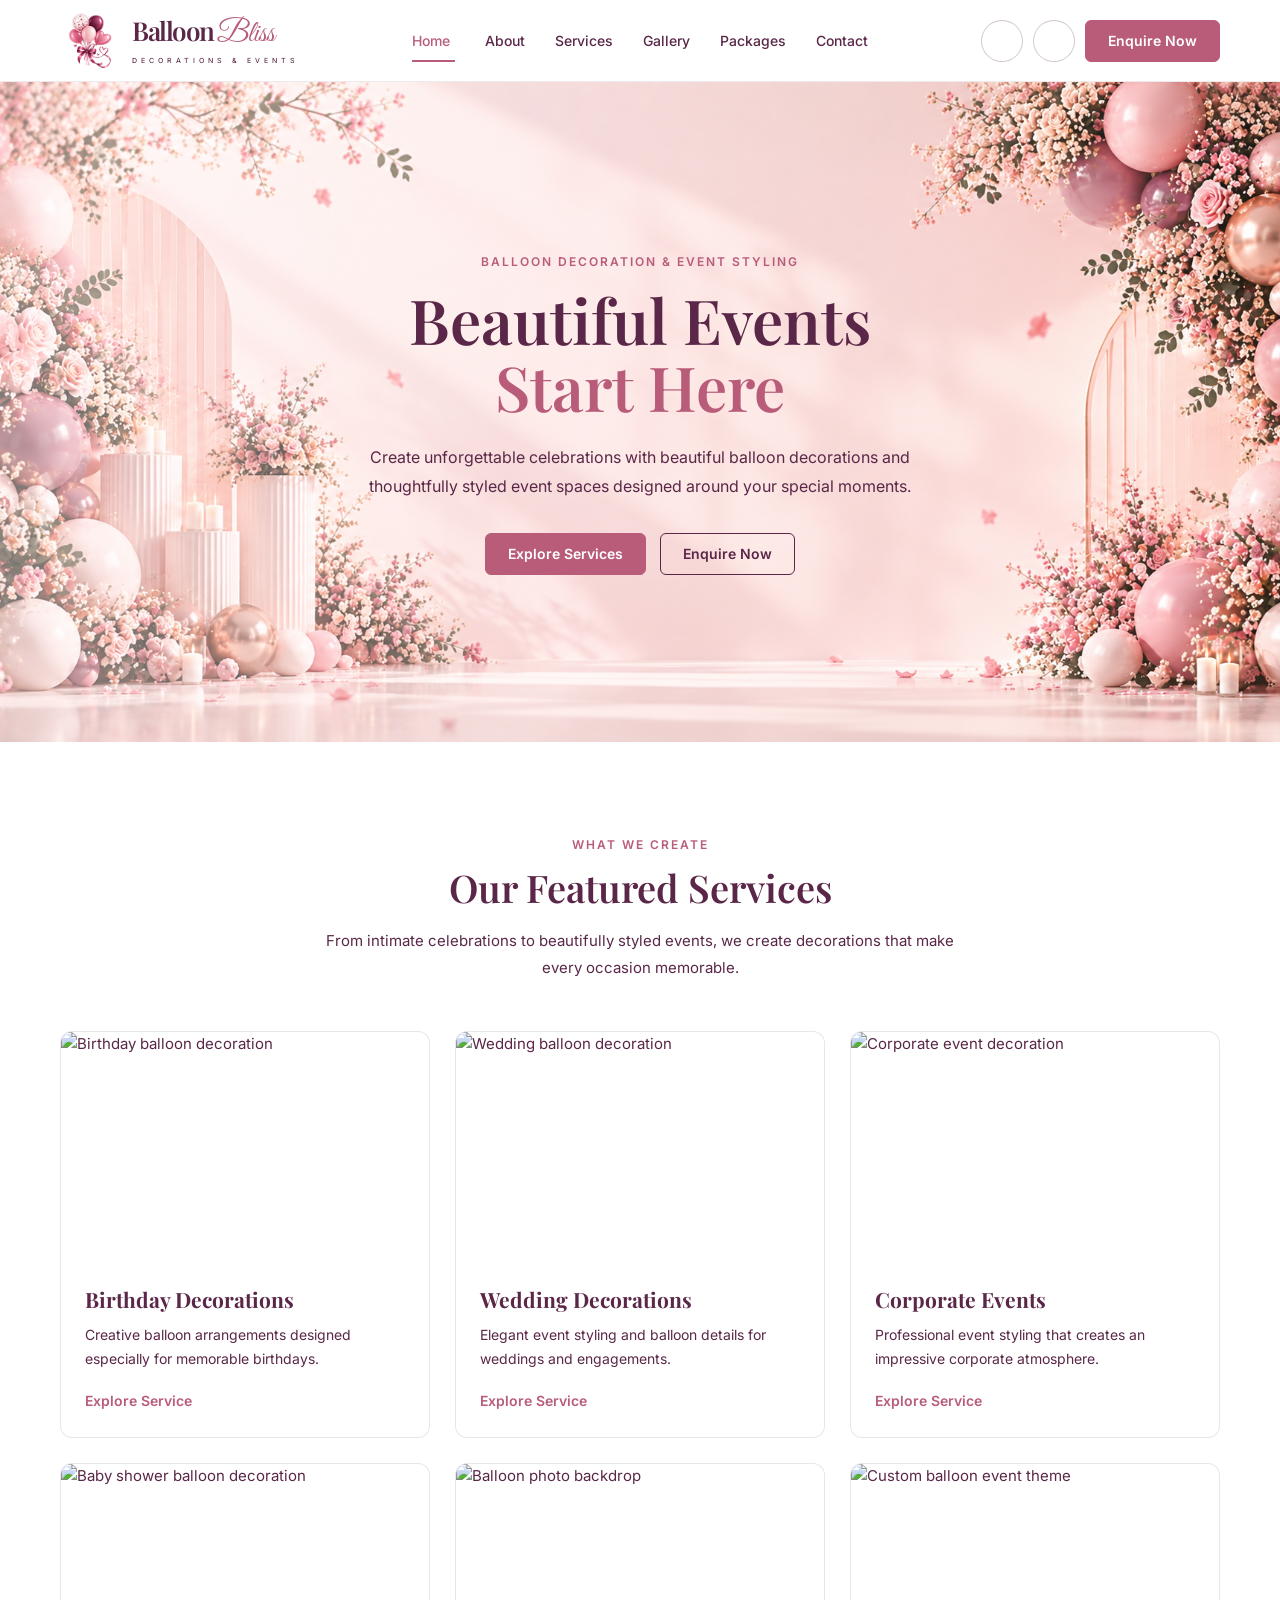
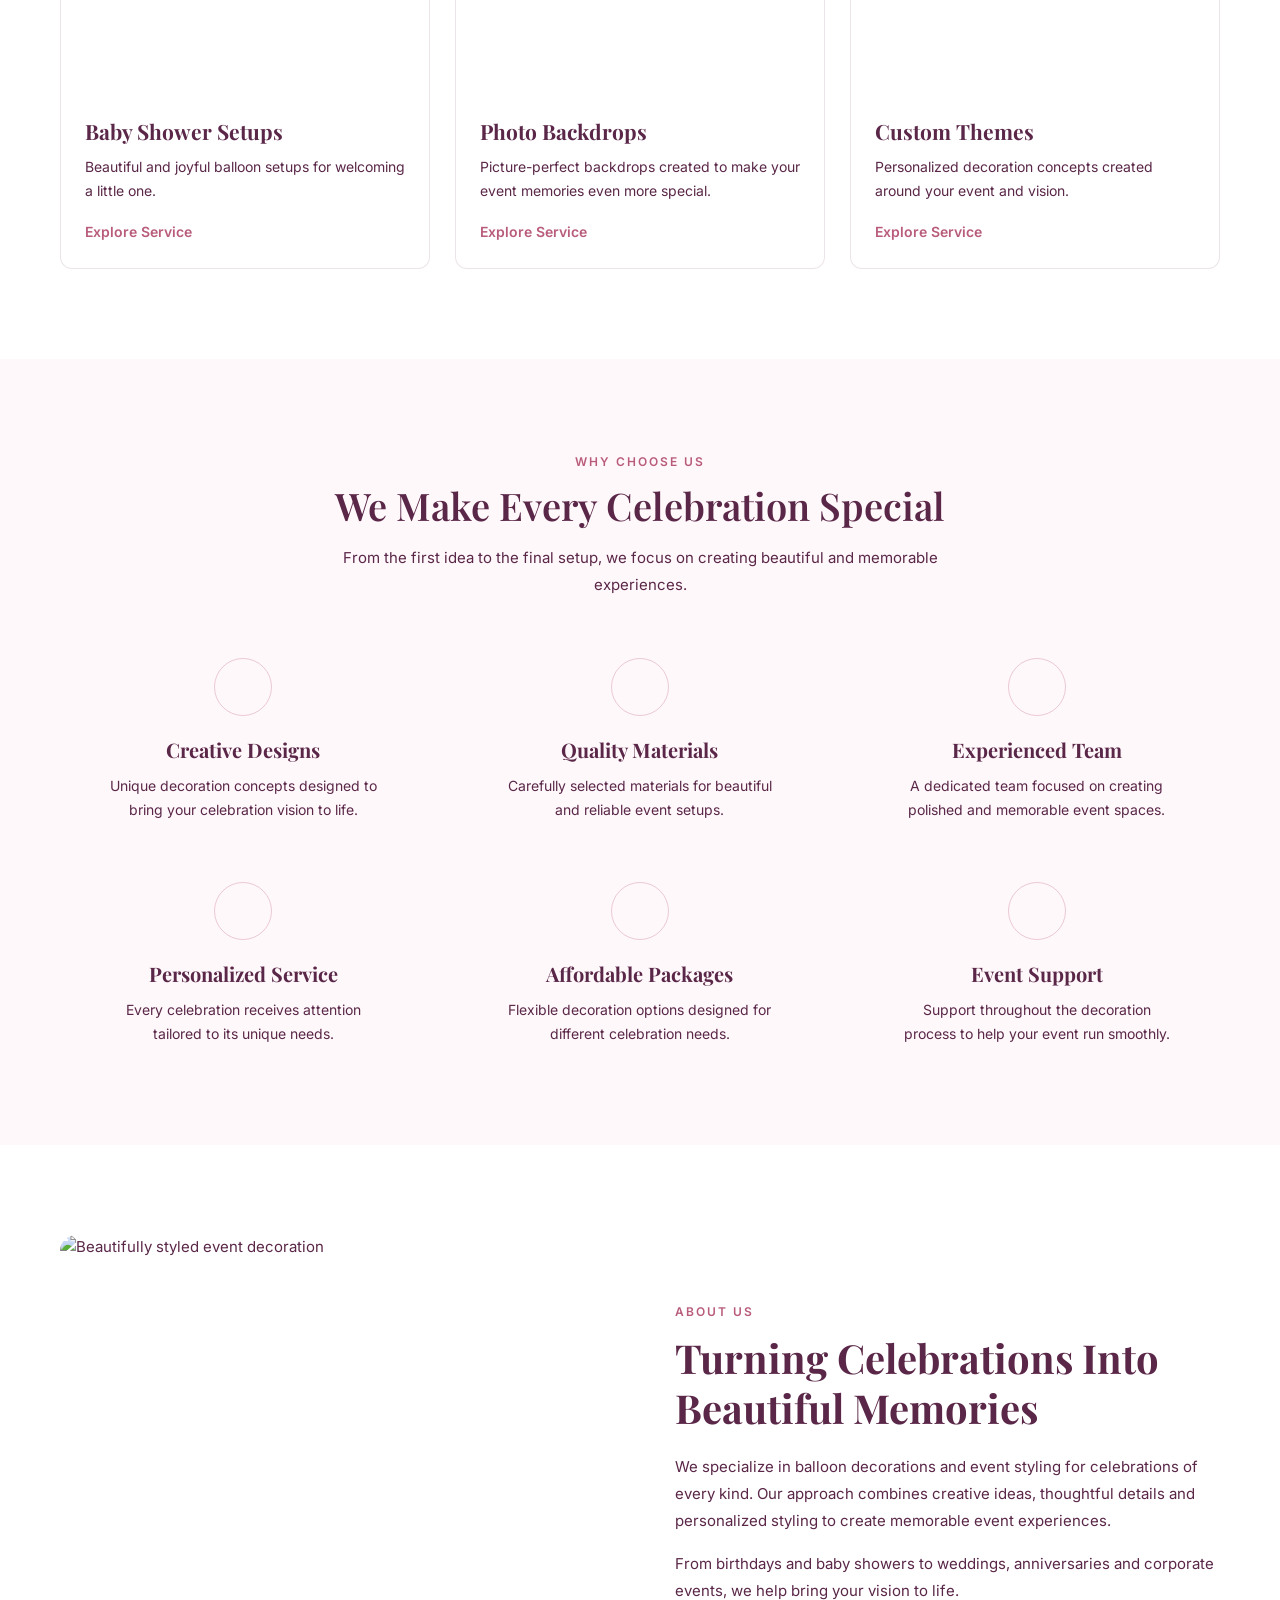
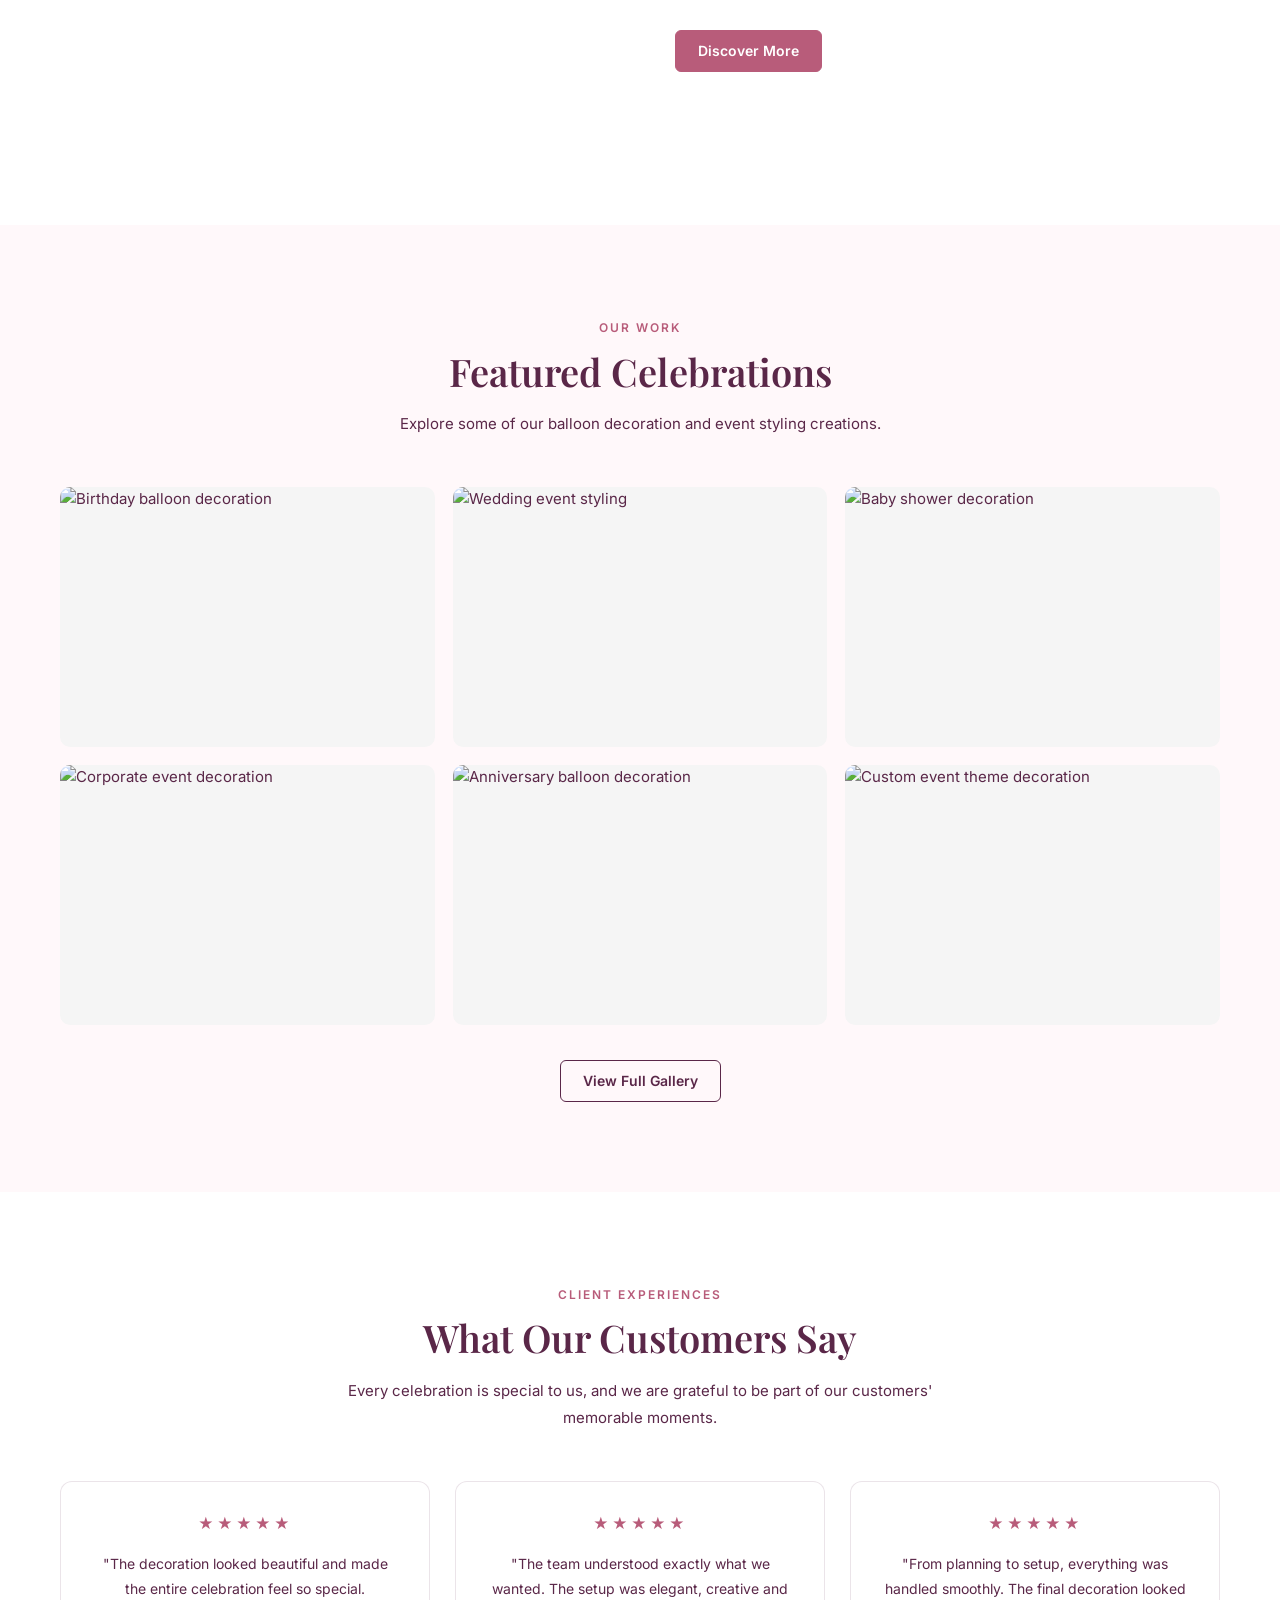
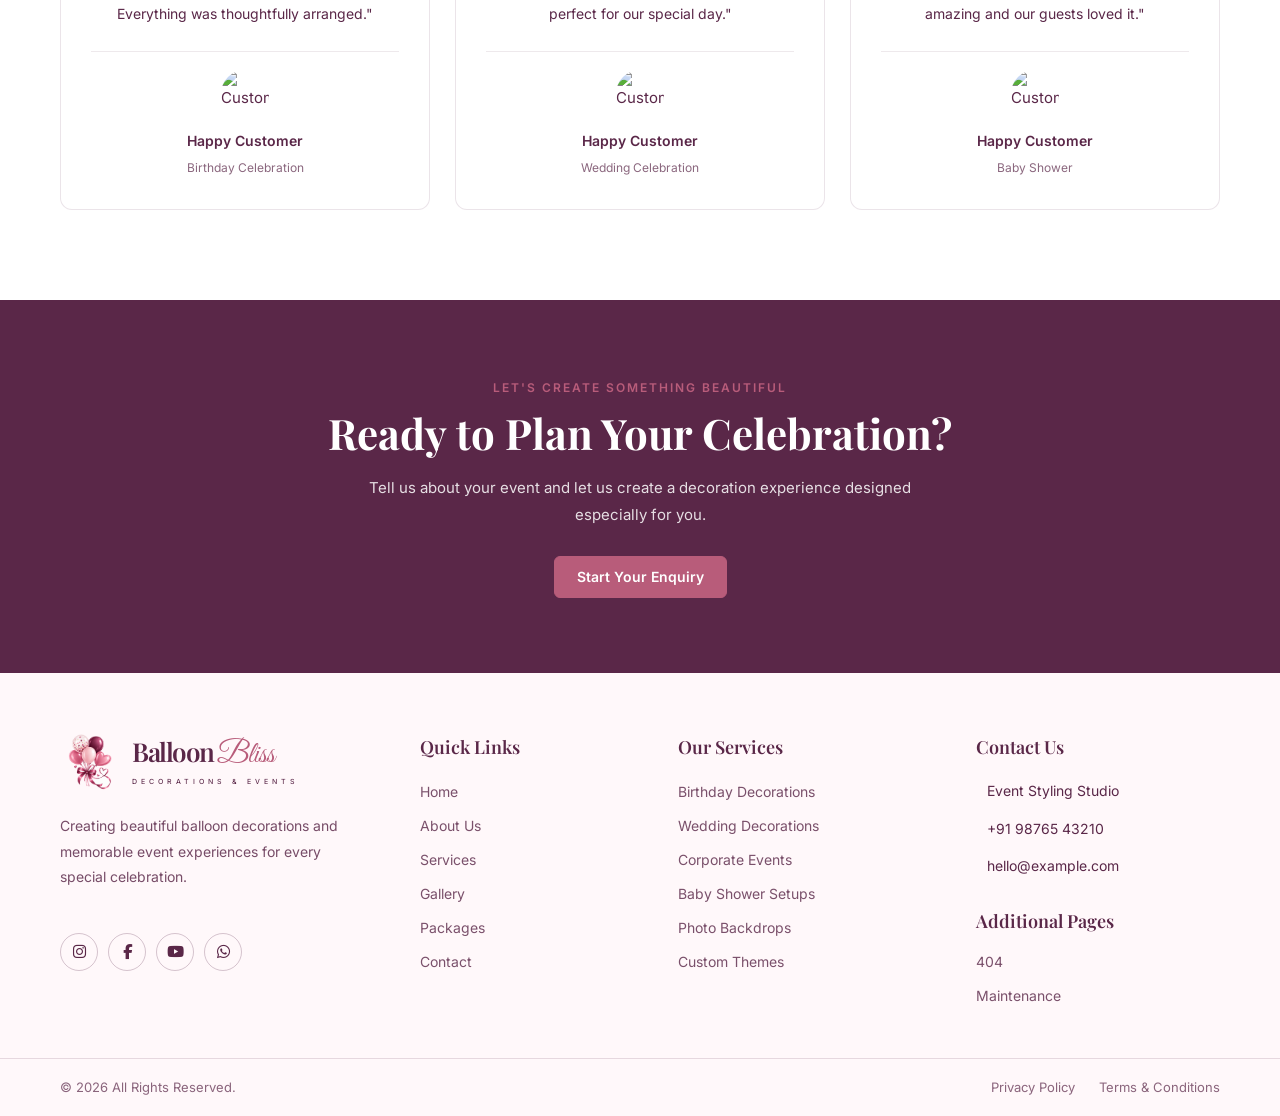
==== commit fdad3bc8: "Updated website" ====
--- a/index.html
+++ b/index.html
@@ -1,636 +1,535 @@
 <!doctype html>
 <html lang="en">
-  <head>
-    <meta charset="UTF-8" />
-    <meta name="viewport" content="width=device-width, initial-scale=1.0" />
-
-    <title>Balloon Decoration & Event Styling</title>
-
-    <link
-      rel="icon"
-      type="image/png"
-      sizes="184x184"
-      href="logo-image-transparent.png"
-    />
-
-    <link
-      href="https://fonts.googleapis.com/css2?family=Inter:wght@400;500;600&family=Playfair+Display:wght@500;600;700&display=swap"
-      rel="stylesheet"
-    />
-
-    <link
-      rel="stylesheet"
-      href="https://cdnjs.cloudflare.com/ajax/libs/font-awesome/6.5.2/css/all.min.css"
-    />
-
-    <link rel="stylesheet" href="style.css" />
-
-    <script src="https://unpkg.com/lucide@latest"></script>
-
-    <!-- AOS Animation CSS -->
-    <link
-      rel="stylesheet"
-      href="https://unpkg.com/aos@2.3.1/dist/aos.css"
-    />
-  </head>
-
-  <body>
-    <div id="header"></div>
-
-    <main>
-      <!-- HERO SECTION -->
-      <section class="hero-section">
-        <div class="container-custom">
-          <div
-            class="hero-content"
-            data-aos="fade-right"
-            data-aos-duration="1000"
-          >
-            <div
-              class="hero-text"
-              data-aos="fade-right"
-              data-aos-duration="1000"
-            >
-              <span class="section-tag">
-                Balloon Decoration & Event Styling
-              </span>
-
-              <h1>
-                Beautiful Events
-                <span>Start Here</span>
-              </h1>
+
+<head>
+  <meta charset="UTF-8" />
+  <meta name="viewport" content="width=device-width, initial-scale=1.0" />
+
+  <title>Balloon Decoration & Event Styling</title>
+
+  <link rel="icon" type="image/png" sizes="184x184" href="logo-image-transparent.png" />
+
+  <link
+    href="https://fonts.googleapis.com/css2?family=Inter:wght@400;500;600&family=Playfair+Display:wght@500;600;700&display=swap"
+    rel="stylesheet" />
+
+  <link rel="stylesheet" href="https://cdnjs.cloudflare.com/ajax/libs/font-awesome/6.5.2/css/all.min.css" />
+
+  <link rel="stylesheet" href="style.css" />
+
+  <script src="https://unpkg.com/lucide@latest"></script>
+
+  <!-- AOS Animation CSS -->
+  <link rel="stylesheet" href="https://unpkg.com/aos@2.3.1/dist/aos.css" />
+</head>
+
+<body>
+  <div id="header"></div>
+
+  <main>
+    <!-- HERO SECTION -->
+    <section class="hero-section">
+      <div class="container-custom">
+        <div class="hero-content" data-aos="fade-right" data-aos-duration="1000">
+          <div class="hero-text" data-aos="fade-right" data-aos-duration="1000">
+            <span class="section-tag">
+              Balloon Decoration & Event Styling
+            </span>
+
+            <h1>
+              Beautiful Events
+              <span>Start Here</span>
+            </h1>
+
+            <p>
+              Create unforgettable celebrations with beautiful balloon
+              decorations and thoughtfully styled event spaces designed
+              around your special moments.
+            </p>
+
+            <div class="hero-buttons" data-aos="fade-up" data-aos-delay="300">
+              <a href="services.html" class="btn btn-primary">
+                Explore Services
+              </a>
+
+              <a href="enquire-now.html" class="btn btn-secondary">
+                Enquire Now
+              </a>
+            </div>
+          </div>
+        </div>
+      </div>
+    </section>
+
+    <!-- FEATURED SERVICES -->
+    <section class="services-section">
+      <div class="container-custom">
+        <div class="section-heading" data-aos="fade-up" data-aos-duration="900">
+          <span class="section-tag"> What We Create </span>
+
+          <h2>Our Featured Services</h2>
+
+          <p>
+            From intimate celebrations to beautifully styled events, we
+            create decorations that make every occasion memorable.
+          </p>
+        </div>
+
+        <div class="services-grid">
+          <!-- Birthday -->
+          <article class="service-card" data-aos="fade-up" data-aos-delay="100">
+            <div class="service-image">
+              <img src="https://partyone.com/suploads/2026/Jun/27/38794/1782545314Cute-Unicorn-Theme-6.webp"
+                alt="Birthday balloon decoration" />
+            </div>
+
+            <div class="service-content">
+              <h3>Birthday Decorations</h3>
 
               <p>
-                Create unforgettable celebrations with beautiful balloon
-                decorations and thoughtfully styled event spaces designed
-                around your special moments.
+                Creative balloon arrangements designed especially for
+                memorable birthdays.
               </p>
 
-              <div
-                class="hero-buttons"
-                data-aos="fade-up"
-                data-aos-delay="300"
-              >
-                <a href="services.html" class="btn btn-primary">
-                  Explore Services
-                </a>
-
-                <a href="enquire-now.html" class="btn btn-secondary">
-                  Enquire Now
-                </a>
+              <a href="service-details.html" class="service-link">
+                Explore Service
+                <i data-lucide="arrow-right"></i>
+              </a>
+            </div>
+          </article>
+
+          <!-- Wedding -->
+          <article class="service-card" data-aos="fade-up" data-aos-delay="200">
+            <div class="service-image">
+              <img src="https://www.jantadecorators.com/wp-content/uploads/2025/02/Wedding-Flower-Decoration.jpg"
+                alt="Wedding balloon decoration" />
+            </div>
+
+            <div class="service-content">
+              <h3>Wedding Decorations</h3>
+
+              <p>
+                Elegant event styling and balloon details for weddings and
+                engagements.
+              </p>
+
+              <a href="service-details.html" class="service-link">
+                Explore Service
+                <i data-lucide="arrow-right"></i>
+              </a>
+            </div>
+          </article>
+
+          <!-- Corporate -->
+          <article class="service-card" data-aos="fade-up" data-aos-delay="300">
+            <div class="service-image">
+              <img src="https://haplun.in/uploads/2025/07/blue-white-theme-office-decoration-472832292_large.webp"
+                alt="Corporate event decoration" />
+            </div>
+
+            <div class="service-content">
+              <h3>Corporate Events</h3>
+
+              <p>
+                Professional event styling that creates an impressive
+                corporate atmosphere.
+              </p>
+
+              <a href="service-details.html" class="service-link">
+                Explore Service
+                <i data-lucide="arrow-right"></i>
+              </a>
+            </div>
+          </article>
+
+          <!-- Baby Shower -->
+          <article class="service-card" data-aos="fade-up" data-aos-delay="400">
+            <div class="service-image">
+              <img src="https://i.pinimg.com/736x/07/38/63/073863b8aa4906bf47ac52839ef0b5a6.jpg"
+                alt="Baby shower balloon decoration" />
+            </div>
+
+            <div class="service-content">
+              <h3>Baby Shower Setups</h3>
+
+              <p>
+                Beautiful and joyful balloon setups for welcoming a little
+                one.
+              </p>
+
+              <a href="service-details.html" class="service-link">
+                Explore Service
+                <i data-lucide="arrow-right"></i>
+              </a>
+            </div>
+          </article>
+
+          <!-- Photo Backdrops -->
+          <article class="service-card" data-aos="fade-up" data-aos-delay="500">
+            <div class="service-image">
+              <img
+                src="https://images.unsplash.com/photo-1603425013520-e0b30e6e37dc?q=80&w=871&auto=format&fit=crop&ixlib=rb-4.1.0&ixid=M3wxMjA3fDB8MHxwaG90by1wYWdlfHx8fGVufDB8fHx8fA%3D%3D"
+                alt="Balloon photo backdrop" />
+            </div>
+
+            <div class="service-content">
+              <h3>Photo Backdrops</h3>
+
+              <p>
+                Picture-perfect backdrops created to make your event
+                memories even more special.
+              </p>
+
+              <a href="service-details.html" class="service-link">
+                Explore Service
+                <i data-lucide="arrow-right"></i>
+              </a>
+            </div>
+          </article>
+
+          <!-- Custom Themes -->
+          <article class="service-card" data-aos="fade-up" data-aos-delay="600">
+            <div class="service-image">
+              <img
+                src="https://encrypted-tbn0.gstatic.com/images?q=tbn:ANd9GcT7qU6M2K6VQy2fEzvnlZ97e1tPLom_V_Ob9z6QXjP8qQ&s=10"
+                alt="Custom balloon event theme" />
+            </div>
+
+            <div class="service-content">
+              <h3>Custom Themes</h3>
+
+              <p>
+                Personalized decoration concepts created around your event
+                and vision.
+              </p>
+
+              <a href="service-details.html" class="service-link">
+                Explore Service
+                <i data-lucide="arrow-right"></i>
+              </a>
+            </div>
+          </article>
+        </div>
+      </div>
+    </section>
+
+    <!-- WHY CHOOSE US -->
+    <section class="why-choose-section" data-aos="fade-up">
+      <div class="container-custom">
+        <div class="section-heading" data-aos="fade-up">
+          <span class="section-tag"> Why Choose Us </span>
+
+          <h2>We Make Every Celebration Special</h2>
+
+          <p>
+            From the first idea to the final setup, we focus on creating
+            beautiful and memorable experiences.
+          </p>
+        </div>
+
+        <div class="why-choose-grid">
+          <div class="feature-item" data-aos="fade-up">
+            <div class="feature-icon">
+              <i data-lucide="sparkles"></i>
+            </div>
+
+            <h3>Creative Designs</h3>
+
+            <p>
+              Unique decoration concepts designed to bring your celebration
+              vision to life.
+            </p>
+          </div>
+
+          <div class="feature-item" data-aos="fade-up">
+            <div class="feature-icon">
+              <i data-lucide="badge-check"></i>
+            </div>
+
+            <h3>Quality Materials</h3>
+
+            <p>
+              Carefully selected materials for beautiful and reliable event
+              setups.
+            </p>
+          </div>
+
+          <div class="feature-item" data-aos="fade-up">
+            <div class="feature-icon">
+              <i data-lucide="users"></i>
+            </div>
+
+            <h3>Experienced Team</h3>
+
+            <p>
+              A dedicated team focused on creating polished and memorable
+              event spaces.
+            </p>
+          </div>
+
+          <div class="feature-item" data-aos="fade-up">
+            <div class="feature-icon">
+              <i data-lucide="heart"></i>
+            </div>
+
+            <h3>Personalized Service</h3>
+
+            <p>
+              Every celebration receives attention tailored to its unique
+              needs.
+            </p>
+          </div>
+
+          <div class="feature-item" data-aos="fade-up">
+            <div class="feature-icon">
+              <i data-lucide="wallet"></i>
+            </div>
+
+            <h3>Affordable Packages</h3>
+
+            <p>
+              Flexible decoration options designed for different
+              celebration needs.
+            </p>
+          </div>
+
+          <div class="feature-item" data-aos="fade-up">
+            <div class="feature-icon">
+              <i data-lucide="headphones"></i>
+            </div>
+
+            <h3>Event Support</h3>
+
+            <p>
+              Support throughout the decoration process to help your event
+              run smoothly.
+            </p>
+          </div>
+        </div>
+      </div>
+    </section>
+
+    <!-- ABOUT US PREVIEW -->
+    <section class="about-preview-section" data-aos="fade-up">
+      <div class="container-custom">
+        <div class="about-preview">
+          <div class="about-image" data-aos="fade-right">
+            <img src="https://i.pinimg.com/1200x/c0/be/78/c0be78b444bd69f7d5d8fd7cc4171795.jpg"
+              alt="Beautifully styled event decoration" />
+          </div>
+
+          <div class="about-content" data-aos="fade-left">
+            <span class="section-tag"> About Us </span>
+
+            <h2>Turning Celebrations Into Beautiful Memories</h2>
+
+            <p>
+              We specialize in balloon decorations and event styling for
+              celebrations of every kind. Our approach combines creative
+              ideas, thoughtful details and personalized styling to create
+              memorable event experiences.
+            </p>
+
+            <p>
+              From birthdays and baby showers to weddings, anniversaries and
+              corporate events, we help bring your vision to life.
+            </p>
+
+            <a href="about.html" class="btn btn-primary">
+              Discover More
+            </a>
+          </div>
+        </div>
+      </div>
+    </section>
+
+    <!-- FEATURED GALLERY -->
+    <section class="gallery-section" data-aos="fade-up">
+      <div class="container-custom">
+        <div class="section-heading" data-aos="fade-up">
+          <span class="section-tag"> Our Work </span>
+
+          <h2>Featured Celebrations</h2>
+
+          <p>
+            Explore some of our balloon decoration and event styling
+            creations.
+          </p>
+        </div>
+
+        <!-- Gallery Categories -->
+
+        <!-- Gallery Grid -->
+        <div class="gallery-grid">
+          <div class="gallery-item" data-aos="zoom-in">
+            <img src="https://m.media-amazon.com/images/I/7166RF0SDGL.jpg" alt="Birthday balloon decoration" />
+          </div>
+
+          <div class="gallery-item" data-aos="zoom-in">
+            <img
+              src="https://images.unsplash.com/photo-1745573673583-a51f665ae48e?fm=jpg&q=60&w=3000&auto=format&fit=crop&ixlib=rb-4.1.0&ixid=M3wxMjA3fDB8MHxzZWFyY2h8M3x8d2VkZGluZyUyMHN0YWdlfGVufDB8fDB8fHww"
+              alt="Wedding event styling" />
+          </div>
+
+          <div class="gallery-item" data-aos="zoom-in">
+            <img
+              src="https://encrypted-tbn0.gstatic.com/images?q=tbn:ANd9GcRvYNf6f2tviEl_MvZ1UGeRdQKcVmH-i_ApDBHNQ6qFOw&s=10"
+              alt="Baby shower decoration" />
+          </div>
+
+          <div class="gallery-item" data-aos="zoom-in">
+            <img
+              src="https://encrypted-tbn0.gstatic.com/images?q=tbn:ANd9GcQTqAc8njF7_vbAcMV7vYgc6CEmMhcFxiXg8e0xOMV9-g&s=10"
+              alt="Corporate event decoration" />
+          </div>
+
+          <div class="gallery-item" data-aos="zoom-in">
+            <img src="https://partyone.com/suploads/2025/Feb/06/39306/1738839405IMG_E7413-Anniversary-1-1.webp"
+              alt="Anniversary balloon decoration" />
+          </div>
+
+          <div class="gallery-item" data-aos="zoom-in">
+            <img
+              src="https://encrypted-tbn0.gstatic.com/images?q=tbn:ANd9GcQlB1cvKWWC--_QE0EwsQBbbbEJF_eV3t8Muf8kL56yYw&s=10"
+              alt="Custom event theme decoration" />
+          </div>
+        </div>
+
+        <div class="section-button" data-aos="fade-up">
+          <a href="gallery.html" class="btn btn-secondary">
+            View Full Gallery
+          </a>
+        </div>
+      </div>
+    </section>
+
+    <!-- TESTIMONIALS -->
+    <section class="testimonials-section" data-aos="fade-up">
+      <div class="container-custom">
+        <div class="section-heading" data-aos="fade-up">
+          <span class="section-tag"> Client Experiences </span>
+
+          <h2>What Our Customers Say</h2>
+
+          <p>
+            Every celebration is special to us, and we are grateful to be
+            part of our customers' memorable moments.
+          </p>
+        </div>
+
+        <div class="testimonials-grid">
+          <article class="testimonial-card" data-aos="fade-up">
+            <div class="testimonial-rating">★★★★★</div>
+
+            <p>
+              "The decoration looked beautiful and made the entire
+              celebration feel so special. Everything was thoughtfully
+              arranged."
+            </p>
+
+            <div class="testimonial-author">
+              <div class="author-image">
+                <img
+                  src="https://encrypted-tbn0.gstatic.com/images?q=tbn:ANd9GcR4uM6BSG4L0VU0D8uIJy4KHaBQEgfK-TU8d2fyUI_RVg&s=10"
+                  alt="Customer" />
               </div>
-            </div>
-          </div>
-        </div>
-      </section>
-
-      <!-- FEATURED SERVICES -->
-      <section class="services-section">
-        <div class="container-custom">
-          <div
-            class="section-heading"
-            data-aos="fade-up"
-            data-aos-duration="900"
-          >
-            <span class="section-tag"> What We Create </span>
-
-            <h2>Our Featured Services</h2>
-
-            <p>
-              From intimate celebrations to beautifully styled events, we
-              create decorations that make every occasion memorable.
-            </p>
-          </div>
-
-          <div class="services-grid">
-            <!-- Birthday -->
-            <article
-              class="service-card"
-              data-aos="fade-up"
-              data-aos-delay="100"
-            >
-              <div class="service-image">
+
+              <div>
+                <h3>Happy Customer</h3>
+                <span>Birthday Celebration</span>
+              </div>
+            </div>
+          </article>
+
+          <article class="testimonial-card" data-aos="fade-up">
+            <div class="testimonial-rating">★★★★★</div>
+
+            <p>
+              "The team understood exactly what we wanted. The setup was
+              elegant, creative and perfect for our special day."
+            </p>
+
+            <div class="testimonial-author">
+              <div class="author-image">
                 <img
-                  src="https://partyone.com/suploads/2026/Jun/27/38794/1782545314Cute-Unicorn-Theme-6.webp"
-                  alt="Birthday balloon decoration"
-                />
+                  src="https://encrypted-tbn0.gstatic.com/images?q=tbn:ANd9GcTknNHAiY74v-UhpAwZhaotiaghHcdnft_2jkXurHn3Xw&s=10"
+                  alt="Customer" />
               </div>
 
-              <div class="service-content">
-                <h3>Birthday Decorations</h3>
-
-                <p>
-                  Creative balloon arrangements designed especially for
-                  memorable birthdays.
-                </p>
-
-                <a href="service-details.html" class="service-link">
-                  Explore Service
-                  <i data-lucide="arrow-right"></i>
-                </a>
+              <div>
+                <h3>Happy Customer</h3>
+                <span>Wedding Celebration</span>
               </div>
-            </article>
-
-            <!-- Wedding -->
-            <article
-              class="service-card"
-              data-aos="fade-up"
-              data-aos-delay="200"
-            >
-              <div class="service-image">
+            </div>
+          </article>
+
+          <article class="testimonial-card" data-aos="fade-up">
+            <div class="testimonial-rating">★★★★★</div>
+
+            <p>
+              "From planning to setup, everything was handled smoothly. The
+              final decoration looked amazing and our guests loved it."
+            </p>
+
+            <div class="testimonial-author">
+              <div class="author-image">
                 <img
-                  src="https://www.jantadecorators.com/wp-content/uploads/2025/02/Wedding-Flower-Decoration.jpg"
-                  alt="Wedding balloon decoration"
-                />
+                  src="https://encrypted-tbn0.gstatic.com/images?q=tbn:ANd9GcThCsvF6g3mCW4f3yk6h8fo0OVC1_1GkjOoZgnBuWGlnA&s=10"
+                  alt="Customer" />
               </div>
 
-              <div class="service-content">
-                <h3>Wedding Decorations</h3>
-
-                <p>
-                  Elegant event styling and balloon details for weddings and
-                  engagements.
-                </p>
-
-                <a href="service-details.html" class="service-link">
-                  Explore Service
-                  <i data-lucide="arrow-right"></i>
-                </a>
+              <div>
+                <h3>Happy Customer</h3>
+                <span>Baby Shower</span>
               </div>
-            </article>
-
-            <!-- Corporate -->
-            <article
-              class="service-card"
-              data-aos="fade-up"
-              data-aos-delay="300"
-            >
-              <div class="service-image">
-                <img
-                  src="https://haplun.in/uploads/2025/07/blue-white-theme-office-decoration-472832292_large.webp"
-                  alt="Corporate event decoration"
-                />
-              </div>
-
-              <div class="service-content">
-                <h3>Corporate Events</h3>
-
-                <p>
-                  Professional event styling that creates an impressive
-                  corporate atmosphere.
-                </p>
-
-                <a href="service-details.html" class="service-link">
-                  Explore Service
-                  <i data-lucide="arrow-right"></i>
-                </a>
-              </div>
-            </article>
-
-            <!-- Baby Shower -->
-            <article
-              class="service-card"
-              data-aos="fade-up"
-              data-aos-delay="400"
-            >
-              <div class="service-image">
-                <img
-                  src="https://i.pinimg.com/736x/07/38/63/073863b8aa4906bf47ac52839ef0b5a6.jpg"
-                  alt="Baby shower balloon decoration"
-                />
-              </div>
-
-              <div class="service-content">
-                <h3>Baby Shower Setups</h3>
-
-                <p>
-                  Beautiful and joyful balloon setups for welcoming a little
-                  one.
-                </p>
-
-                <a href="service-details.html" class="service-link">
-                  Explore Service
-                  <i data-lucide="arrow-right"></i>
-                </a>
-              </div>
-            </article>
-
-            <!-- Photo Backdrops -->
-            <article
-              class="service-card"
-              data-aos="fade-up"
-              data-aos-delay="500"
-            >
-              <div class="service-image">
-                <img
-                  src="https://images.unsplash.com/photo-1603425013520-e0b30e6e37dc?q=80&w=871&auto=format&fit=crop&ixlib=rb-4.1.0&ixid=M3wxMjA3fDB8MHxwaG90by1wYWdlfHx8fGVufDB8fHx8fA%3D%3D"
-                  alt="Balloon photo backdrop"
-                />
-              </div>
-
-              <div class="service-content">
-                <h3>Photo Backdrops</h3>
-
-                <p>
-                  Picture-perfect backdrops created to make your event
-                  memories even more special.
-                </p>
-
-                <a href="service-details.html" class="service-link">
-                  Explore Service
-                  <i data-lucide="arrow-right"></i>
-                </a>
-              </div>
-            </article>
-
-            <!-- Custom Themes -->
-            <article
-              class="service-card"
-              data-aos="fade-up"
-              data-aos-delay="600"
-            >
-              <div class="service-image">
-                <img
-                  src="https://encrypted-tbn0.gstatic.com/images?q=tbn:ANd9GcT7qU6M2K6VQy2fEzvnlZ97e1tPLom_V_Ob9z6QXjP8qQ&s=10"
-                  alt="Custom balloon event theme"
-                />
-              </div>
-
-              <div class="service-content">
-                <h3>Custom Themes</h3>
-
-                <p>
-                  Personalized decoration concepts created around your event
-                  and vision.
-                </p>
-
-                <a href="service-details.html" class="service-link">
-                  Explore Service
-                  <i data-lucide="arrow-right"></i>
-                </a>
-              </div>
-            </article>
-          </div>
-        </div>
-      </section>
-
-      <!-- WHY CHOOSE US -->
-      <section
-        class="why-choose-section"
-        data-aos="fade-up"
-      >
-        <div class="container-custom">
-          <div class="section-heading" data-aos="fade-up">
-            <span class="section-tag"> Why Choose Us </span>
-
-            <h2>We Make Every Celebration Special</h2>
-
-            <p>
-              From the first idea to the final setup, we focus on creating
-              beautiful and memorable experiences.
-            </p>
-          </div>
-
-          <div class="why-choose-grid">
-            <div class="feature-item" data-aos="fade-up">
-              <div class="feature-icon">
-                <i data-lucide="sparkles"></i>
-              </div>
-
-              <h3>Creative Designs</h3>
-
-              <p>
-                Unique decoration concepts designed to bring your celebration
-                vision to life.
-              </p>
-            </div>
-
-            <div class="feature-item" data-aos="fade-up">
-              <div class="feature-icon">
-                <i data-lucide="badge-check"></i>
-              </div>
-
-              <h3>Quality Materials</h3>
-
-              <p>
-                Carefully selected materials for beautiful and reliable event
-                setups.
-              </p>
-            </div>
-
-            <div class="feature-item" data-aos="fade-up">
-              <div class="feature-icon">
-                <i data-lucide="users"></i>
-              </div>
-
-              <h3>Experienced Team</h3>
-
-              <p>
-                A dedicated team focused on creating polished and memorable
-                event spaces.
-              </p>
-            </div>
-
-            <div class="feature-item" data-aos="fade-up">
-              <div class="feature-icon">
-                <i data-lucide="heart"></i>
-              </div>
-
-              <h3>Personalized Service</h3>
-
-              <p>
-                Every celebration receives attention tailored to its unique
-                needs.
-              </p>
-            </div>
-
-            <div class="feature-item" data-aos="fade-up">
-              <div class="feature-icon">
-                <i data-lucide="wallet"></i>
-              </div>
-
-              <h3>Affordable Packages</h3>
-
-              <p>
-                Flexible decoration options designed for different
-                celebration needs.
-              </p>
-            </div>
-
-            <div class="feature-item" data-aos="fade-up">
-              <div class="feature-icon">
-                <i data-lucide="headphones"></i>
-              </div>
-
-              <h3>Event Support</h3>
-
-              <p>
-                Support throughout the decoration process to help your event
-                run smoothly.
-              </p>
-            </div>
-          </div>
-        </div>
-      </section>
-
-      <!-- ABOUT US PREVIEW -->
-      <section
-        class="about-preview-section"
-        data-aos="fade-up"
-      >
-        <div class="container-custom">
-          <div class="about-preview">
-            <div class="about-image" data-aos="fade-right">
-              <img
-                src="https://i.pinimg.com/1200x/c0/be/78/c0be78b444bd69f7d5d8fd7cc4171795.jpg"
-                alt="Beautifully styled event decoration"
-              />
-            </div>
-
-            <div class="about-content" data-aos="fade-left">
-              <span class="section-tag"> About Us </span>
-
-              <h2>Turning Celebrations Into Beautiful Memories</h2>
-
-              <p>
-                We specialize in balloon decorations and event styling for
-                celebrations of every kind. Our approach combines creative
-                ideas, thoughtful details and personalized styling to create
-                memorable event experiences.
-              </p>
-
-              <p>
-                From birthdays and baby showers to weddings, anniversaries and
-                corporate events, we help bring your vision to life.
-              </p>
-
-              <a href="about.html" class="btn btn-primary">
-                Discover More
-              </a>
-            </div>
-          </div>
-        </div>
-      </section>
-
-      <!-- FEATURED GALLERY -->
-      <section
-        class="gallery-section"
-        data-aos="fade-up"
-      >
-        <div class="container-custom">
-          <div class="section-heading" data-aos="fade-up">
-            <span class="section-tag"> Our Work </span>
-
-            <h2>Featured Celebrations</h2>
-
-            <p>
-              Explore some of our balloon decoration and event styling
-              creations.
-            </p>
-          </div>
-
-          <!-- Gallery Categories -->
-
-          <!-- Gallery Grid -->
-          <div class="gallery-grid">
-            <div class="gallery-item" data-aos="zoom-in">
-              <img
-                src="https://m.media-amazon.com/images/I/7166RF0SDGL.jpg"
-                alt="Birthday balloon decoration"
-              />
-            </div>
-
-            <div class="gallery-item" data-aos="zoom-in">
-              <img
-                src="https://images.unsplash.com/photo-1745573673583-a51f665ae48e?fm=jpg&q=60&w=3000&auto=format&fit=crop&ixlib=rb-4.1.0&ixid=M3wxMjA3fDB8MHxzZWFyY2h8M3x8d2VkZGluZyUyMHN0YWdlfGVufDB8fDB8fHww"
-                alt="Wedding event styling"
-              />
-            </div>
-
-            <div class="gallery-item" data-aos="zoom-in">
-              <img
-                src="https://encrypted-tbn0.gstatic.com/images?q=tbn:ANd9GcRvYNf6f2tviEl_MvZ1UGeRdQKcVmH-i_ApDBHNQ6qFOw&s=10"
-                alt="Baby shower decoration"
-              />
-            </div>
-
-            <div class="gallery-item" data-aos="zoom-in">
-              <img
-                src="https://encrypted-tbn0.gstatic.com/images?q=tbn:ANd9GcQTqAc8njF7_vbAcMV7vYgc6CEmMhcFxiXg8e0xOMV9-g&s=10"
-                alt="Corporate event decoration"
-              />
-            </div>
-
-            <div class="gallery-item" data-aos="zoom-in">
-              <img
-                src="https://partyone.com/suploads/2025/Feb/06/39306/1738839405IMG_E7413-Anniversary-1-1.webp"
-                alt="Anniversary balloon decoration"
-              />
-            </div>
-
-            <div class="gallery-item" data-aos="zoom-in">
-              <img
-                src="https://encrypted-tbn0.gstatic.com/images?q=tbn:ANd9GcQlB1cvKWWC--_QE0EwsQBbbbEJF_eV3t8Muf8kL56yYw&s=10"
-                alt="Custom event theme decoration"
-              />
-            </div>
-          </div>
-
-          <div class="section-button" data-aos="fade-up">
-            <a href="gallery.html" class="btn btn-secondary">
-              View Full Gallery
-            </a>
-          </div>
-        </div>
-      </section>
-
-      <!-- TESTIMONIALS -->
-      <section
-        class="testimonials-section"
-        data-aos="fade-up"
-      >
-        <div class="container-custom">
-          <div class="section-heading" data-aos="fade-up">
-            <span class="section-tag"> Client Experiences </span>
-
-            <h2>What Our Customers Say</h2>
-
-            <p>
-              Every celebration is special to us, and we are grateful to be
-              part of our customers' memorable moments.
-            </p>
-          </div>
-
-          <div class="testimonials-grid">
-            <article
-              class="testimonial-card"
-              data-aos="fade-up"
-            >
-              <div class="testimonial-rating">★★★★★</div>
-
-              <p>
-                "The decoration looked beautiful and made the entire
-                celebration feel so special. Everything was thoughtfully
-                arranged."
-              </p>
-
-              <div class="testimonial-author">
-                <div class="author-image">
-                  <img
-                    src="https://encrypted-tbn0.gstatic.com/images?q=tbn:ANd9GcR4uM6BSG4L0VU0D8uIJy4KHaBQEgfK-TU8d2fyUI_RVg&s=10"
-                    alt="Customer"
-                  />
-                </div>
-
-                <div>
-                  <h3>Happy Customer</h3>
-                  <span>Birthday Celebration</span>
-                </div>
-              </div>
-            </article>
-
-            <article
-              class="testimonial-card"
-              data-aos="fade-up"
-            >
-              <div class="testimonial-rating">★★★★★</div>
-
-              <p>
-                "The team understood exactly what we wanted. The setup was
-                elegant, creative and perfect for our special day."
-              </p>
-
-              <div class="testimonial-author">
-                <div class="author-image">
-                  <img
-                    src="https://encrypted-tbn0.gstatic.com/images?q=tbn:ANd9GcTknNHAiY74v-UhpAwZhaotiaghHcdnft_2jkXurHn3Xw&s=10"
-                    alt="Customer"
-                  />
-                </div>
-
-                <div>
-                  <h3>Happy Customer</h3>
-                  <span>Wedding Celebration</span>
-                </div>
-              </div>
-            </article>
-
-            <article
-              class="testimonial-card"
-              data-aos="fade-up"
-            >
-              <div class="testimonial-rating">★★★★★</div>
-
-              <p>
-                "From planning to setup, everything was handled smoothly. The
-                final decoration looked amazing and our guests loved it."
-              </p>
-
-              <div class="testimonial-author">
-                <div class="author-image">
-                  <img
-                    src="https://encrypted-tbn0.gstatic.com/images?q=tbn:ANd9GcThCsvF6g3mCW4f3yk6h8fo0OVC1_1GkjOoZgnBuWGlnA&s=10"
-                    alt="Customer"
-                  />
-                </div>
-
-                <div>
-                  <h3>Happy Customer</h3>
-                  <span>Baby Shower</span>
-                </div>
-              </div>
-            </article>
-          </div>
-        </div>
-      </section>
-
-      <!-- FINAL CTA -->
-      <section
-        class="final-cta-section"
-        data-aos="zoom-in"
-      >
-        <div class="container-custom">
-          <div
-            class="final-cta-content"
-            data-aos="fade-up"
-          >
-            <span class="section-tag">
-              Let's Create Something Beautiful
-            </span>
-
-            <h2>Ready to Plan Your Celebration?</h2>
-
-            <p>
-              Tell us about your event and let us create a decoration
-              experience designed especially for you.
-            </p>
-
-            <a href="contact.html" class="btn btn-primary">
-              Start Your Enquiry
-            </a>
-          </div>
-        </div>
-      </section>
-    </main>
-
-    <!-- FOOTER -->
-    <div id="footer"></div>
-
-    <!-- MAIN JAVASCRIPT -->
-    <script src="main.js"></script>
-
-    <!-- AOS Animation JS -->
-    <script src="https://unpkg.com/aos@2.3.1/dist/aos.js"></script>
-
-    <script>
-      AOS.init({
-        duration: 1000,
-        once: true,
-        offset: 100,
-        easing: "ease-in-out"
-      });
-
-      lucide.createIcons();
-    </script>
-  </body>
+            </div>
+          </article>
+        </div>
+      </div>
+    </section>
+
+    <!-- FINAL CTA -->
+    <section class="final-cta-section" data-aos="zoom-in">
+      <div class="container-custom">
+        <div class="final-cta-content" data-aos="fade-up">
+          <span class="section-tag">
+            Let's Create Something Beautiful
+          </span>
+
+          <h2>Ready to Plan Your Celebration?</h2>
+
+          <p>
+            Tell us about your event and let us create a decoration
+            experience designed especially for you.
+          </p>
+
+          <a href="contact.html" class="btn btn-primary">
+            Start Your Enquiry
+          </a>
+        </div>
+      </div>
+    </section>
+  </main>
+
+  <!-- FOOTER -->
+  <div id="footer"></div>
+
+  <!-- MAIN JAVASCRIPT -->
+  <script src="main.js"></script>
+
+  <!-- AOS Animation JS -->
+  <script src="https://unpkg.com/aos@2.3.1/dist/aos.js"></script>
+
+  <script>
+    AOS.init({
+      duration: 1000,
+      once: true,
+      offset: 100,
+      easing: "ease-in-out"
+    });
+
+    lucide.createIcons();
+  </script>
+</body>
+
 </html>
--- a/style.css
+++ b/style.css
@@ -45,7 +45,7 @@
     color: var(--secondary-color);
     background-color: var(--white);
 
-    overflow-x: hidden;
+    overflow-x: clip;
 }
 
 h1,
@@ -182,8 +182,8 @@
 
     font-family: "Inter", sans-serif;
 
-    font-size: 9px;
-    font-weight: 500;
+    font-size: 7px;
+    font-weight: 450;
 
     letter-spacing: 4px;
 
@@ -226,10 +226,6 @@
     transition: color var(--transition);
 }
 
-
-/* Navigation underline */
-
-/* Navigation underline */
 .nav-link::after {
     content: "";
 
@@ -484,8 +480,8 @@
 
     font-family: "Inter", sans-serif;
 
-    font-size: 9px;
-    font-weight: 500;
+    font-size: 7px;
+    font-weight: 450;
 
     letter-spacing: 4px;
 
@@ -666,7 +662,13 @@
     color: var(--primary-color);
     opacity: 1;
 }
-
+.footer-additional-pages {
+    margin-top: 30px;
+}
+
+.footer-additional-pages .footer-title {
+    margin-bottom: 14px;
+}
 
 
 .hero-section,
@@ -1171,10 +1173,6 @@
 }
 
 
-/* =========================================================
-   TESTIMONIALS
-========================================================= */
-
 .testimonials-section {
     background-color: var(--white);
 }
@@ -1262,11 +1260,6 @@
     opacity: 0.70;
 }
 
-
-/* =========================================================
-   FINAL CTA
-========================================================= */
-
 .final-cta-section {
     background-color: var(--secondary-color);
 
@@ -1321,16 +1314,6 @@
 
     border-color: var(--white);
 }
-/* =========================================================
-   RESPONSIVE DESIGN
-   ONLY: 1024px / 768px / 360px
-   Header + Footer + Index/Home
-========================================================= */
-
-
-/* =========================================================
-   1024px
-========================================================= */
 
 @media (max-width: 1024px) {
 
@@ -1436,10 +1419,6 @@
 }
 
 
-/* =========================================================
-   768px
-========================================================= */
-
 @media (max-width: 768px) {
 
     :root {
@@ -1731,11 +1710,6 @@
     
 }
 
-
-/* =========================================================
-   360px
-========================================================= */
-
 @media (max-width: 360px) {
 
     :root {
@@ -1761,16 +1735,16 @@
     }
 
     .logo-balloon {
-        font-size: 24px;
+        font-size: 20px;
     }
 
     .logo-bliss {
-        font-size: 30px;
+        font-size: 26px;
     }
 
     .logo-tagline {
         margin-top: 6px;
-        font-size: 7px;
+        font-size: 6px;
         letter-spacing: 2px;
     }
 
@@ -1948,13 +1922,35 @@
     }
 
     .footer-bottom-wrapper {
-        align-items: center;
-        text-align: center;
-    }
-
-    .footer-legal {
-        justify-content: center;
-    }
+    display: flex;
+    flex-direction: column;
+    align-items: center;
+    justify-content: center;
+    gap: 8px;
+    text-align: center;
+}
+
+.copyright {
+    margin: 0;
+    text-align: center;
+}
+
+.footer-legal {
+    display: flex;
+    flex-direction: row;
+    align-items: center;
+    justify-content: center;
+    gap: 22px;
+    margin: 0;
+    width: 100%;
+}
+/* CENTER SOCIAL ICONS - ONLY 360px */
+
+.footer-about .footer-social {
+    justify-content: center;
+    align-items: center;
+    width: 100%;
+}
     /* CENTER FOOTER SECTIONS - ONLY 360px */
 
 .footer-grid > .footer-column:not(.footer-about) {
@@ -2156,8 +2152,6 @@
     color: var(--dark-accent);
 }
 
-
-/* Hero */
 
 body.dark-mode .hero-section::before {
     background: linear-gradient(
@@ -2177,9 +2171,6 @@
     color: var(--dark-muted-text);
 }
 
-
-/* Secondary buttons */
-
 body.dark-mode .btn-secondary {
     background-color: transparent;
     color: var(--dark-text);
@@ -2192,9 +2183,6 @@
     border-color: var(--dark-text);
 }
 
-
-/* White sections */
-
 body.dark-mode .services-section,
 body.dark-mode .about-preview-section,
 body.dark-mode .testimonials-section {
@@ -2202,15 +2190,10 @@
 }
 
 
-/* Light sections */
-
 body.dark-mode .why-choose-section,
 body.dark-mode .gallery-section {
     background-color: var(--dark-surface);
 }
-
-
-/* Cards */
 
 body.dark-mode .service-card,
 body.dark-mode .testimonial-card {
@@ -2218,8 +2201,6 @@
     border-color: rgba(255, 255, 255, 0.10);
 }
 
-
-/* Card / section text */
 
 body.dark-mode .service-content p,
 body.dark-mode .feature-item p,
@@ -2230,8 +2211,6 @@
 }
 
 
-/* Testimonials author text */
-
 body.dark-mode .testimonial-author h3 {
     color: var(--dark-text);
 }
@@ -2244,9 +2223,6 @@
 body.dark-mode .testimonial-author {
     border-top-color: rgba(255, 255, 255, 0.12);
 }
-
-
-/* Gallery filters */
 
 body.dark-mode .filter-btn {
     background-color: var(--dark-card);
@@ -2261,8 +2237,6 @@
     color: var(--dark-text);
 }
 
-
-/* Footer */
 
 body.dark-mode .site-footer {
     background-color: var(--dark-surface);
@@ -2279,8 +2253,6 @@
 }
 
 
-/* Footer logo — only "Balloon" and tagline become white in dark mode */
-
 body.dark-mode .footer-logo .logo-balloon {
     color: var(--dark-text);
 }
@@ -2288,9 +2260,6 @@
 body.dark-mode .footer-logo .logo-tagline {
     color: var(--dark-text);
 }
-
-
-/* Footer social icons */
 
 body.dark-mode .footer-social a {
     color: var(--dark-text);
@@ -2302,37 +2271,24 @@
     border-color: var(--primary-color);
 }
 
-
-/* Footer bottom */
-
 body.dark-mode .footer-bottom {
     border-top-color: rgba(255, 255, 255, 0.12);
 }
 
-/* =========================================================
-   RTL MODE
-========================================================= */
 
 html[dir="rtl"] {
     direction: rtl;
 }
 
-
-/* Navigation */
-
 html[dir="rtl"] .nav-list {
     direction: rtl;
 }
 
 
-/* Header */
-
 html[dir="rtl"] .header-wrapper {
     direction: rtl;
 }
 
-
-/* Dropdown */
 
 html[dir="rtl"] .dropdown-menu {
     left: auto;
@@ -2345,24 +2301,15 @@
 }
 
 
-/* Buttons / icons */
-
 html[dir="rtl"] .service-link {
     flex-direction: row-reverse;
 }
 
-
-/* Footer */
 
 html[dir="rtl"] .footer-grid,
 html[dir="rtl"] .footer-bottom-wrapper {
     direction: rtl;
 }
-/* =========================================================
-   RTL FIXES - HOME PAGE
-========================================================= */
-
-/* Keep logo text order as BalloonBliss in RTL */
 
 html[dir="rtl"] .logo-main {
     direction: ltr;
@@ -2374,8 +2321,6 @@
 }
 
 
-/* Keep Hero content on the left side in RTL */
-
 html[dir="rtl"] .hero-content {
     direction: ltr;
 }
@@ -2404,7 +2349,6 @@
     border-color: rgba(255, 255, 255, 0.25);
 
 }
-/* MOBILE ENQUIRE NOW BUTTON */
 
 .mobile-enquire-item {
     display: none;
@@ -2430,9 +2374,6 @@
     }
 
 }
-/* =========================================
-   CTA BUTTON HOVER - ALL PAGES
-========================================= */
 
 .final-cta-content .btn-primary:hover,
 .home2-final-content .btn-primary:hover,
@@ -2452,7 +2393,7 @@
 
     box-shadow: none !important;
 }
-/* Testimonial Card Hover Effect */
+
 .testimonial-card {
     border: 1px solid rgba(90, 39, 72, 0.12);
     transition: border-color 0.3s ease,
@@ -2463,10 +2404,6 @@
     border-color: var(--primary-color);
     box-shadow: 0 4px 15px rgba(90, 39, 72, 0.10);
 }
-/* =========================================================
-   GLOBAL MOBILE OVERFLOW FIX
-========================================================= */
-
 html,
 body {
     max-width: 100%;
@@ -2480,16 +2417,90 @@
 
 @media (max-width: 360px) {
 
+    .mobile-menu-btn {
+        display: inline-flex !important;
+        visibility: visible !important;
+        opacity: 1 !important;
+        position: relative;
+        z-index: 10001;
+        cursor: pointer;
+        pointer-events: auto;
+    }
+
+    .main-navigation {
+        display: none !important;
+        position: absolute;
+        top: 100%;
+        left: 0;
+        right: 0;
+        width: 100%;
+        z-index: 10000;
+    }
+
+    .main-navigation.mobile-menu-open {
+        display: block !important;
+        visibility: visible !important;
+        opacity: 1 !important;
+    }
+
+}
+@media (max-width: 768px) {
+
     html,
     body {
         width: 100%;
-        overflow-x: hidden !important;
-    }
-
-    #header,
-    #footer {
+        max-width: 100%;
+        margin: 0;
+        padding: 0;
+        overflow-x: hidden;
+    }
+
+    main {
         width: 100%;
         max-width: 100%;
-        overflow-x: hidden;
-    }
-}+    }
+
+    .site-header,
+    .site-footer,
+    section {
+        width: 100%;
+        max-width: 100%;
+    }
+
+    .container-custom {
+        width: 100%;
+        max-width: 100%;
+        box-sizing: border-box;
+    }
+}
+html,
+body {
+    overflow-x: clip;
+}
+
+#header {
+    position: sticky !important;
+    top: 0 !important;
+    width: 100%;
+    z-index: 99999 !important;
+}
+
+.site-header {
+    position: relative;
+    width: 100%;
+    z-index: 99999;
+}
+@media (max-width: 768px) {
+
+    #header {
+        position: sticky !important;
+        top: 0 !important;
+        z-index: 99999 !important;
+    }
+
+    .site-header {
+        position: relative;
+        z-index: 99999;
+    }
+
+}
